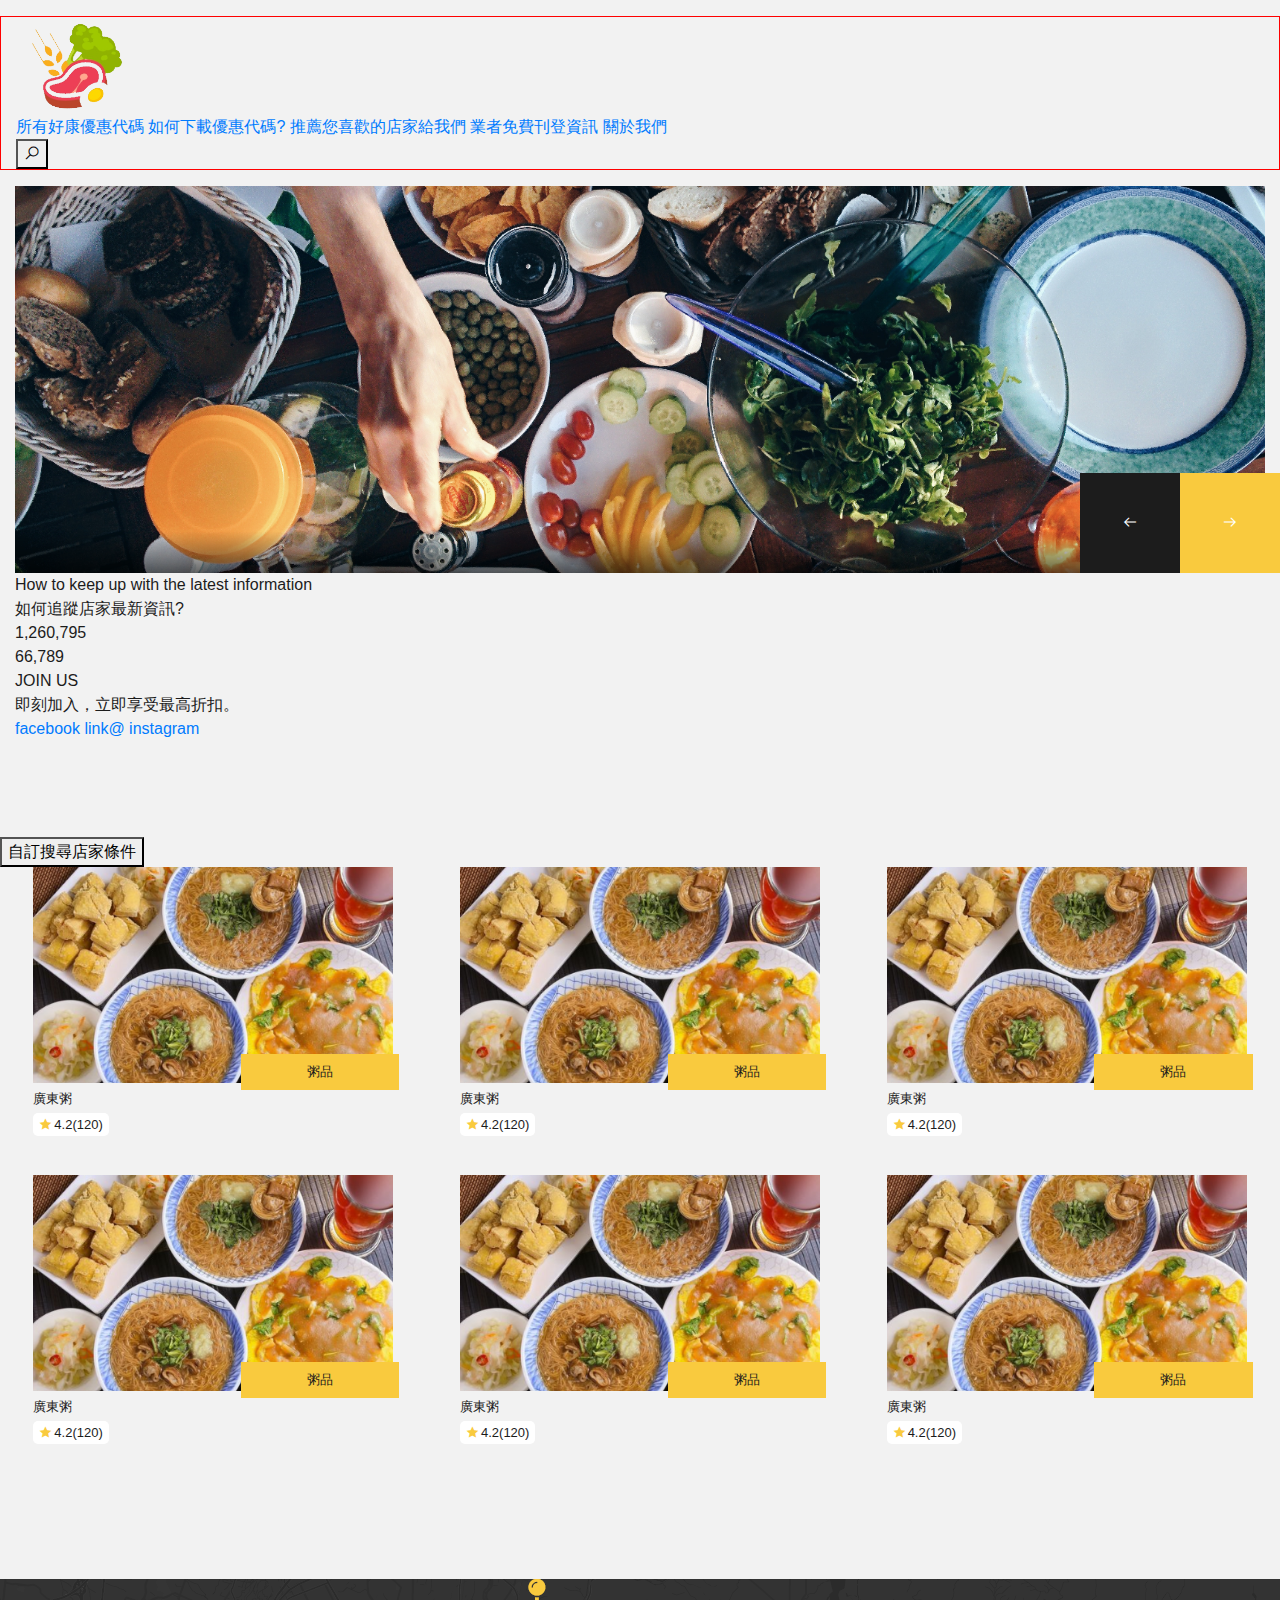
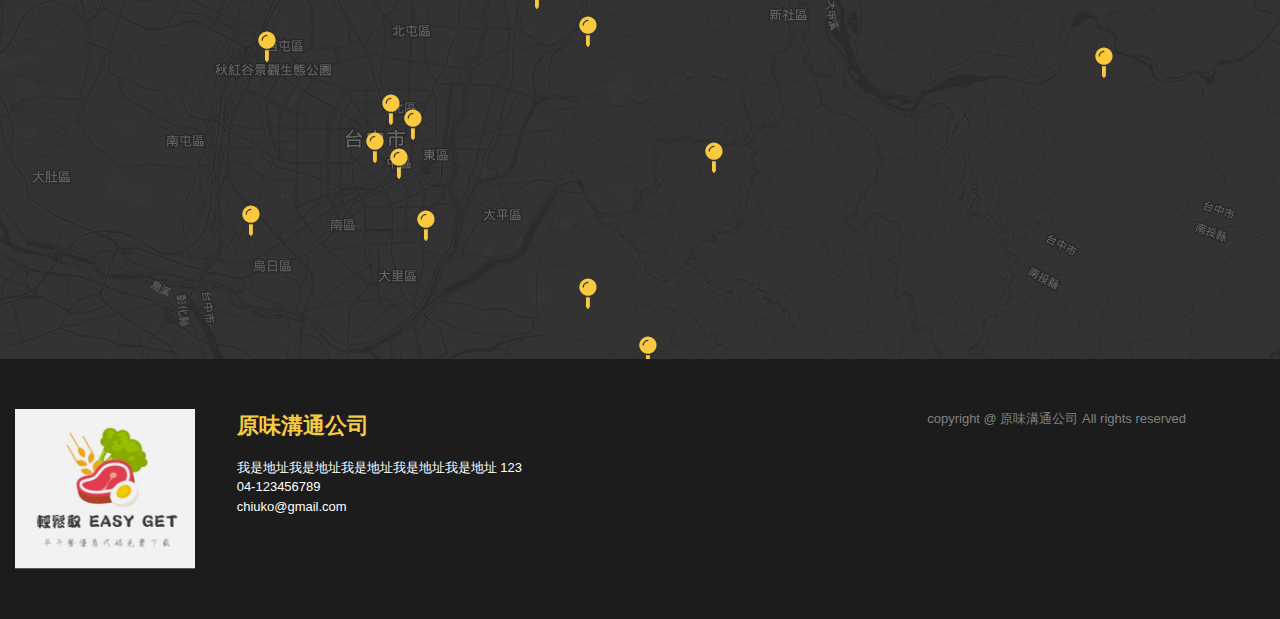
==== html/index.html @ d543d6db "wf:1128" ====
<!DOCTYPE html>
<html lang="en">

<head>
    <meta charset="UTF-8">
    <meta name="viewport" content="width=device-width, initial-scale=1.0">
    <meta http-equiv="X-UA-Compatible" content="ie=edge">
    <title>輕鬆取 EASY GET | 早午餐優惠代碼下載</title>
    <link rel="stylesheet" href="css/line-awesome.min.css">
    <link rel="stylesheet" href="css/main.css">
</head>

<body>
    <div id="mainBody">
        <div id="header">
            <div class="container">
                <div class="logo"><img src="image/logo.png" alt="輕鬆取 EASY GET"></div>
                <div class="navigation">
                    <nav class="nav-main">
                        <a href="#">所有好康優惠代碼</a>
                        <a href="#">如何下載優惠代碼?</a>
                        <a href="#">推薦您喜歡的店家給我們</a>
                        <a href="#">業者免費刊登資訊</a>
                        <a href="#">關於我們</a>
                    </nav>
                    <div class="nav-search">
                        <button class="search-btn"><i class="la la-search"></i></button>
                    </div>
                </div>
            </div>
        </div>
        <div id="slider" class="js-slider">
            <div class="container">
                <div class="js-slider-arrow">
                    <button class="slider-left"><i class="la la-arrow-left"></i></button>
                    <button class="slider-right"><i class="la la-arrow-right"></i></button>
                </div>
                <img src="image/not-use/slider.png" alt="">
            </div>
        </div>
        <div id="infor">
            <div class="container">
                <div class="infor-one">
                    <div class="infor-one-title">How to keep up with the latest information</div>
                    <div class="infor-one-span">如何追蹤店家最新資訊?</div>
                </div>
                <div class="infor-more"></div>
                <div class="infor-number">
                    <div class="infor-number-ticket">
                        <span>1,260,795</span>
                    </div>
                    <div class="infor-number-user">
                        <span>66,789</span>
                    </div>
                </div>
                <div class="infor-slogn">
                    <div class="button">JOIN US</div>
                    <div class="infor-slogn-title">即刻加入，立即享受最高折扣。</div>
                    <div class="infor-slogn-share">
                        <a href="">facebook</a>
                        <a href="">link@</a>
                        <a href="">instagram</a>
                    </div>
                </div>
            </div>
        </div>
        <div id="ticket">
            <div class="ticket-wrap containers">
                <div class="ticket-search">
                    <button class="btn-search">自訂搜尋店家條件</button>
                </div>
                <div class="container">
                    <div class="row">
                        <div class="col-12 col-sm-6 col-md-4 element">
                            <div class="element-body">
                                <div class="element-span">粥品</div>
                                <div class="element-img">
                                    <img src="image/not-use/1.png" alt="廣東粥">
                                </div>
                                <div class="element-title">廣東粥</div>
                                <div class="element-star"><i class="la la-star"></i>4.2(120)</div>
                            </div>
                        </div>
                        <div class="col-12 col-sm-6 col-md-4 element">
                            <div class="element-body">
                                <div class="element-img">
                                    <img src="image/not-use/1.png" alt="廣東粥">
                                </div>
                                <div class="element-span">粥品</div>
                                <div class="element-title">廣東粥</div>
                                <div class="element-star"><i class="la la-star"></i>4.2(120)</div>
                            </div>
                        </div>
                        <div class="col-12 col-sm-6 col-md-4 element">
                            <div class="element-body">
                                <div class="element-img">
                                    <img src="image/not-use/1.png" alt="廣東粥">
                                </div>
                                <div class="element-span">粥品</div>
                                <div class="element-title">廣東粥</div>
                                <div class="element-star"><i class="la la-star"></i>4.2(120)</div>
                            </div>
                        </div>
                        <div class="col-12 col-sm-6 col-md-4 element">
                            <div class="element-body">
                                <div class="element-span">粥品</div>
                                <div class="element-img">
                                    <img src="image/not-use/1.png" alt="廣東粥">
                                </div>
                                <div class="element-title">廣東粥</div>
                                <div class="element-star"><i class="la la-star"></i>4.2(120)</div>
                            </div>
                        </div>
                        <div class="col-12 col-sm-6 col-md-4 element">
                            <div class="element-body">
                                <div class="element-img">
                                    <img src="image/not-use/1.png" alt="廣東粥">
                                </div>
                                <div class="element-span">粥品</div>
                                <div class="element-title">廣東粥</div>
                                <div class="element-star"><i class="la la-star"></i>4.2(120)</div>
                            </div>
                        </div>
                        <div class="col-12 col-sm-6 col-md-4 element">
                            <div class="element-body">
                                <div class="element-img">
                                    <img src="image/not-use/1.png" alt="廣東粥">
                                </div>
                                <div class="element-span">粥品</div>
                                <div class="element-title">廣東粥</div>
                                <div class="element-star"><i class="la la-star"></i>4.2(120)</div>
                            </div>
                        </div>
                    </div>
                </div>
            </div>
        </div>
        <div id="map"></div>
        <footer id="footer">
            <div class="container">
                <div class="row no-gutters">
                    <div class="col-12 col-xl-8">
                        <img src="image/footer-logo.png" alt="">
                        <div class="footer-infor">
                            <div class="company-name">原味溝通公司</div>
                            <ul>
                                <li>我是地址我是地址我是地址我是地址我是地址 123</li>
                                <li>04-123456789</li>
                                <li>chiuko@gmail.com</li>
                            </ul>
                        </div>
                    </div>
                    <div class="col-12 col-xl-4 copyright">copyright @ 原味溝通公司 All rights reserved</div>
                </div>
            </div>
        </footer>
    </div>
</body>

</html>
---- html/css/line-awesome.min.css ----
/*!
 *  Line Awesome 1.1.0 by @icons_8 - https://icons8.com/line-awesome
 *  License - https://icons8.com/good-boy-license/ (Font: SIL OFL 1.1, CSS: MIT License)
 *
 * Made with love by Icons8 [ https://icons8.com/ ] using FontCustom [ https://github.com/FontCustom/fontcustom ]
 *
 * Contacts:
 *    [ https://icons8.com/contact ]
 *
 * Follow Icon8 on
 *    Twitter [ https://twitter.com/icons_8 ]
 *    Facebook [ https://www.facebook.com/Icons8 ]
 *    Google+ [ https://plus.google.com/+Icons8 ]
 *    GitHub [ https://github.com/icons8 ]
 */.la,.la-stack{display:inline-block}.la-fw,.la-li{text-align:center}@font-face{font-family:LineAwesome;src:url(../fonts/line-awesome.eot?v=1.1.);src:url(../fonts/line-awesome.eot??v=1.1.#iefix) format("embedded-opentype"),url(../fonts/line-awesome.woff2?v=1.1.) format("woff2"),url(../fonts/line-awesome.woff?v=1.1.) format("woff"),url(../fonts/line-awesome.ttf?v=1.1.) format("truetype"),url(../fonts/line-awesome.svg?v=1.1.#fa) format("svg");font-weight:400;font-style:normal}@media screen and (-webkit-min-device-pixel-ratio:0){@font-face{font-family:LineAwesome;src:url(../fonts/line-awesome.svg?v=1.1.#fa) format("svg")}}.la{font:normal normal normal 16px/1 LineAwesome;font-size:inherit;text-decoration:inherit;text-rendering:optimizeLegibility;text-transform:none;-moz-osx-font-smoothing:grayscale;-webkit-font-smoothing:antialiased;font-smoothing:antialiased}.la-lg{font-size:1.33333333em;line-height:.75em;vertical-align:-15%}.la-2x{font-size:2em}.la-3x{font-size:3em}.la-4x{font-size:4em}.la-5x{font-size:5em}.la-fw{width:1.28571429em}.la-ul{padding-left:0;margin-left:2.14285714em;list-style-type:none}.la-ul>li{position:relative}.la-li{position:absolute;left:-2.14285714em;width:2.14285714em;top:.14285714em}.la-li.la-lg{left:-1.85714286em}.la-border{padding:.2em .25em .15em;border:.08em solid #eee;border-radius:.1em}.pull-right{float:right}.pull-left{float:left}.li.pull-left{margin-right:.3em}.li.pull-right{margin-left:.3em}.la-spin{-webkit-animation:fa-spin 2s infinite linear;animation:fa-spin 2s infinite linear}@-webkit-keyframes fa-spin{0%{-webkit-transform:rotate(0);transform:rotate(0)}100%{-webkit-transform:rotate(359deg);transform:rotate(359deg)}}@keyframes fa-spin{0%{-webkit-transform:rotate(0);transform:rotate(0)}100%{-webkit-transform:rotate(359deg);transform:rotate(359deg)}}.la-rotate-90{filter:progid:DXImageTransform.Microsoft.BasicImage(rotation=1);-webkit-transform:rotate(90deg);-ms-transform:rotate(90deg);transform:rotate(90deg)}.la-rotate-180{filter:progid:DXImageTransform.Microsoft.BasicImage(rotation=2);-webkit-transform:rotate(180deg);-ms-transform:rotate(180deg);transform:rotate(180deg)}.la-rotate-270{filter:progid:DXImageTransform.Microsoft.BasicImage(rotation=3);-webkit-transform:rotate(270deg);-ms-transform:rotate(270deg);transform:rotate(270deg)}.la-flip-horizontal{filter:progid:DXImageTransform.Microsoft.BasicImage(rotation=0, mirror=1);-webkit-transform:scale(-1,1);-ms-transform:scale(-1,1);transform:scale(-1,1)}.la-flip-vertical{filter:progid:DXImageTransform.Microsoft.BasicImage(rotation=2, mirror=1);-webkit-transform:scale(1,-1);-ms-transform:scale(1,-1);transform:scale(1,-1)}:root .la-flip-horizontal,:root .la-flip-vertical,:root .la-rotate-180,:root .la-rotate-270,:root .la-rotate-90{filter:none}.la-stack{position:relative;width:2em;height:2em;line-height:2em;vertical-align:middle}.la-stack-1x,.la-stack-2x{position:absolute;left:0;width:100%;text-align:center}.la-stack-1x{line-height:inherit}.la-stack-2x{font-size:2em}.la-inverse{color:#fff}.la-500px:before{content:"\f100"}.la-adjust:before{content:"\f101"}.la-adn:before{content:"\f102"}.la-align-center:before{content:"\f103"}.la-align-justify:before{content:"\f104"}.la-align-left:before{content:"\f105"}.la-align-right:before{content:"\f106"}.la-amazon:before{content:"\f107"}.la-ambulance:before{content:"\f108"}.la-anchor:before{content:"\f109"}.la-android:before{content:"\f10a"}.la-angellist:before{content:"\f10b"}.la-angle-double-down:before{content:"\f10c"}.la-angle-double-left:before{content:"\f10d"}.la-angle-double-right:before{content:"\f10e"}.la-angle-double-up:before{content:"\f10f"}.la-angle-down:before{content:"\f110"}.la-angle-left:before{content:"\f111"}.la-angle-right:before{content:"\f112"}.la-angle-up:before{content:"\f113"}.la-apple:before{content:"\f114"}.la-archive:before{content:"\f115"}.la-area-chart:before{content:"\f116"}.la-arrow-circle-down:before{content:"\f117"}.la-arrow-circle-left:before{content:"\f118"}.la-arrow-circle-o-down:before{content:"\f119"}.la-arrow-circle-o-left:before{content:"\f11a"}.la-arrow-circle-o-right:before{content:"\f11b"}.la-arrow-circle-o-up:before{content:"\f11c"}.la-arrow-circle-right:before{content:"\f11d"}.la-arrow-circle-up:before{content:"\f11e"}.la-arrow-down:before{content:"\f11f"}.la-arrow-left:before{content:"\f120"}.la-arrow-right:before{content:"\f121"}.la-arrow-up:before{content:"\f122"}.la-arrows:before{content:"\f123"}.la-arrows-alt:before{content:"\f124"}.la-arrows-h:before{content:"\f125"}.la-arrows-v:before{content:"\f126"}.la-asterisk:before{content:"\f127"}.la-at:before{content:"\f128"}.la-automobile:before{content:"\f129"}.la-backward:before{content:"\f12a"}.la-balance-scale:before{content:"\f12b"}.la-ban:before{content:"\f12c"}.la-bank:before{content:"\f12d"}.la-bar-chart:before{content:"\f12e"}.la-bar-chart-o:before{content:"\f12f"}.la-barcode:before{content:"\f130"}.la-bars:before{content:"\f131"}.la-battery-0:before{content:"\f132"}.la-battery-1:before{content:"\f133"}.la-battery-2:before{content:"\f134"}.la-battery-3:before{content:"\f135"}.la-battery-4:before{content:"\f136"}.la-battery-empty:before{content:"\f137"}.la-battery-full:before{content:"\f138"}.la-battery-half:before{content:"\f139"}.la-battery-quarter:before{content:"\f13a"}.la-battery-three-quarters:before{content:"\f13b"}.la-bed:before{content:"\f13c"}.la-beer:before{content:"\f13d"}.la-behance:before{content:"\f13e"}.la-behance-square:before{content:"\f13f"}.la-bell:before{content:"\f140"}.la-bell-o:before{content:"\f141"}.la-bell-slash:before{content:"\f142"}.la-bell-slash-o:before{content:"\f143"}.la-bicycle:before{content:"\f144"}.la-binoculars:before{content:"\f145"}.la-birthday-cake:before{content:"\f146"}.la-bitbucket:before{content:"\f147"}.la-bitbucket-square:before{content:"\f148"}.la-bitcoin:before{content:"\f149"}.la-black-tie:before{content:"\f14a"}.la-bold:before{content:"\f14b"}.la-bolt:before{content:"\f14c"}.la-bomb:before{content:"\f14d"}.la-book:before{content:"\f14e"}.la-bookmark:before{content:"\f14f"}.la-bookmark-o:before{content:"\f150"}.la-briefcase:before{content:"\f151"}.la-btc:before{content:"\f152"}.la-bug:before{content:"\f153"}.la-building:before{content:"\f154"}.la-building-o:before{content:"\f155"}.la-bullhorn:before{content:"\f156"}.la-bullseye:before{content:"\f157"}.la-bus:before{content:"\f158"}.la-buysellads:before{content:"\f159"}.la-cab:before{content:"\f15a"}.la-calculator:before{content:"\f15b"}.la-calendar:before{content:"\f15c"}.la-calendar-check-o:before{content:"\f15d"}.la-calendar-minus-o:before{content:"\f15e"}.la-calendar-o:before{content:"\f15f"}.la-calendar-plus-o:before{content:"\f160"}.la-calendar-times-o:before{content:"\f161"}.la-camera:before{content:"\f162"}.la-camera-retro:before{content:"\f163"}.la-car:before{content:"\f164"}.la-caret-down:before{content:"\f165"}.la-caret-left:before{content:"\f166"}.la-caret-right:before{content:"\f167"}.la-caret-square-o-down:before,.la-toggle-down:before{content:"\f168"}.la-caret-square-o-left:before,.la-toggle-left:before{content:"\f169"}.la-caret-square-o-right:before,.la-toggle-right:before{content:"\f16a"}.la-caret-square-o-up:before,.la-toggle-up:before{content:"\f16b"}.la-caret-up:before{content:"\f16c"}.la-cart-arrow-down:before{content:"\f16d"}.la-cart-plus:before{content:"\f16e"}.la-cc:before{content:"\f16f"}.la-cc-amex:before{content:"\f170"}.la-cc-diners-club:before{content:"\f171"}.la-cc-discover:before{content:"\f172"}.la-cc-jcb:before{content:"\f173"}.la-cc-mastercard:before{content:"\f174"}.la-cc-paypal:before{content:"\f175"}.la-cc-stripe:before{content:"\f176"}.la-cc-visa:before{content:"\f177"}.la-certificate:before{content:"\f178"}.la-chain:before{content:"\f179"}.la-chain-broken:before{content:"\f17a"}.la-check:before{content:"\f17b"}.la-check-circle:before{content:"\f17c"}.la-check-circle-o:before{content:"\f17d"}.la-check-square:before{content:"\f17e"}.la-check-square-o:before{content:"\f17f"}.la-chevron-circle-down:before{content:"\f180"}.la-chevron-circle-left:before{content:"\f181"}.la-chevron-circle-right:before{content:"\f182"}.la-chevron-circle-up:before{content:"\f183"}.la-chevron-down:before{content:"\f184"}.la-chevron-left:before{content:"\f185"}.la-chevron-right:before{content:"\f186"}.la-chevron-up:before{content:"\f187"}.la-child:before{content:"\f188"}.la-chrome:before{content:"\f189"}.la-circle:before{content:"\f18a"}.la-circle-o:before{content:"\f18b"}.la-circle-o-notch:before{content:"\f18c"}.la-circle-thin:before{content:"\f18d"}.la-clipboard:before{content:"\f18e"}.la-clock-o:before{content:"\f18f"}.la-clone:before{content:"\f190"}.la-close:before{content:"\f191"}.la-cloud:before{content:"\f192"}.la-cloud-download:before{content:"\f193"}.la-cloud-upload:before{content:"\f194"}.la-cny:before{content:"\f195"}.la-code:before{content:"\f196"}.la-code-fork:before{content:"\f197"}.la-codepen:before{content:"\f198"}.la-coffee:before{content:"\f199"}.la-cog:before{content:"\f19a"}.la-cogs:before{content:"\f19b"}.la-columns:before{content:"\f19c"}.la-comment:before{content:"\f19d"}.la-comment-o:before{content:"\f19e"}.la-commenting:before{content:"\f19f"}.la-commenting-o:before{content:"\f1a0"}.la-comments:before{content:"\f1a1"}.la-comments-o:before{content:"\f1a2"}.la-compass:before{content:"\f1a3"}.la-compress:before{content:"\f1a4"}.la-connectdevelop:before{content:"\f1a5"}.la-contao:before{content:"\f1a6"}.la-copy:before{content:"\f1a7"}.la-copyright:before{content:"\f1a8"}.la-creative-commons:before{content:"\f1a9"}.la-credit-card:before{content:"\f1aa"}.la-crop:before{content:"\f1ab"}.la-crosshairs:before{content:"\f1ac"}.la-css3:before{content:"\f1ad"}.la-cube:before{content:"\f1ae"}.la-cubes:before{content:"\f1af"}.la-cut:before{content:"\f1b0"}.la-cutlery:before{content:"\f1b1"}.la-dashboard:before{content:"\f1b2"}.la-dashcube:before{content:"\f1b3"}.la-database:before{content:"\f1b4"}.la-dedent:before{content:"\f1b5"}.la-delicious:before{content:"\f1b6"}.la-desktop:before{content:"\f1b7"}.la-deviantart:before{content:"\f1b8"}.la-diamond:before{content:"\f1b9"}.la-digg:before{content:"\f1ba"}.la-dollar:before{content:"\f1bb"}.la-dot-circle-o:before{content:"\f1bc"}.la-download:before{content:"\f1bd"}.la-dribbble:before{content:"\f1be"}.la-dropbox:before{content:"\f1bf"}.la-drupal:before{content:"\f1c0"}.la-edit:before{content:"\f1c1"}.la-eject:before{content:"\f1c2"}.la-ellipsis-h:before{content:"\f1c3"}.la-ellipsis-v:before{content:"\f1c4"}.la-empire:before,.la-ge:before{content:"\f1c5"}.la-envelope:before{content:"\f1c6"}.la-envelope-o:before{content:"\f1c7"}.la-envelope-square:before{content:"\f1c8"}.la-eraser:before{content:"\f1c9"}.la-eur:before{content:"\f1ca"}.la-euro:before{content:"\f1cb"}.la-exchange:before{content:"\f1cc"}.la-exclamation:before{content:"\f1cd"}.la-exclamation-circle:before{content:"\f1ce"}.la-exclamation-triangle:before{content:"\f1cf"}.la-expand:before{content:"\f1d0"}.la-expeditedssl:before{content:"\f1d1"}.la-external-link:before{content:"\f1d2"}.la-external-link-square:before{content:"\f1d3"}.la-eye:before{content:"\f1d4"}.la-eye-slash:before{content:"\f1d5"}.la-eyedropper:before{content:"\f1d6"}.la-facebook-f:before,.la-facebook:before{content:"\f1d7"}.la-facebook-official:before{content:"\f1d8"}.la-facebook-square:before{content:"\f1d9"}.la-fast-backward:before{content:"\f1da"}.la-fast-forward:before{content:"\f1db"}.la-fax:before{content:"\f1dc"}.la-female:before{content:"\f1dd"}.la-fighter-jet:before{content:"\f1de"}.la-file:before{content:"\f1df"}.la-file-archive-o:before{content:"\f1e0"}.la-file-audio-o:before{content:"\f1e1"}.la-file-code-o:before{content:"\f1e2"}.la-file-excel-o:before{content:"\f1e3"}.la-file-image-o:before{content:"\f1e4"}.la-file-movie-o:before{content:"\f1e5"}.la-file-o:before{content:"\f1e6"}.la-file-pdf-o:before{content:"\f1e7"}.la-file-photo-o:before{content:"\f1e8"}.la-file-picture-o:before{content:"\f1e9"}.la-file-powerpoint-o:before{content:"\f1ea"}.la-file-sound-o:before{content:"\f1eb"}.la-file-text:before{content:"\f1ec"}.la-file-text-o:before{content:"\f1ed"}.la-file-video-o:before{content:"\f1ee"}.la-file-word-o:before{content:"\f1ef"}.la-file-zip-o:before{content:"\f1f0"}.la-files-o:before{content:"\f1f1"}.la-film:before{content:"\f1f2"}.la-filter:before{content:"\f1f3"}.la-fire:before{content:"\f1f4"}.la-fire-extinguisher:before{content:"\f1f5"}.la-firefox:before{content:"\f1f6"}.la-flag:before{content:"\f1f7"}.la-flag-checkered:before{content:"\f1f8"}.la-flag-o:before{content:"\f1f9"}.la-flash:before{content:"\f1fa"}.la-flask:before{content:"\f1fb"}.la-flickr:before{content:"\f1fc"}.la-floppy-o:before{content:"\f1fd"}.la-folder:before{content:"\f1fe"}.la-folder-o:before{content:"\f1ff"}.la-folder-open:before{content:"\f200"}.la-folder-open-o:before{content:"\f201"}.la-font:before{content:"\f202"}.la-fonticons:before{content:"\f203"}.la-forumbee:before{content:"\f204"}.la-forward:before{content:"\f205"}.la-foursquare:before{content:"\f206"}.la-frown-o:before{content:"\f207"}.la-futbol-o:before,.la-soccer-ball-o:before{content:"\f208"}.la-gamepad:before{content:"\f209"}.la-gavel:before{content:"\f20a"}.la-gbp:before{content:"\f20b"}.la-gear:before{content:"\f20c"}.la-gears:before{content:"\f20d"}.la-genderless:before{content:"\f20e"}.la-get-pocket:before{content:"\f20f"}.la-gg:before{content:"\f210"}.la-gg-circle:before{content:"\f211"}.la-gift:before{content:"\f212"}.la-git:before{content:"\f213"}.la-git-square:before{content:"\f214"}.la-github:before{content:"\f215"}.la-github-alt:before{content:"\f216"}.la-github-square:before{content:"\f217"}.la-glass:before{content:"\f218"}.la-globe:before{content:"\f219"}.la-google:before{content:"\f21a"}.la-google-plus:before{content:"\f21b"}.la-google-plus-square:before{content:"\f21c"}.la-google-wallet:before{content:"\f21d"}.la-graduation-cap:before{content:"\f21e"}.la-gittip:before,.la-gratipay:before{content:"\f21f"}.la-group:before{content:"\f220"}.la-h-square:before{content:"\f221"}.la-hacker-news:before{content:"\f222"}.la-hand-grab-o:before{content:"\f223"}.la-hand-lizard-o:before{content:"\f224"}.la-hand-o-down:before{content:"\f225"}.la-hand-o-left:before{content:"\f226"}.la-hand-o-right:before{content:"\f227"}.la-hand-o-up:before{content:"\f228"}.la-hand-paper-o:before{content:"\f229"}.la-hand-peace-o:before{content:"\f22a"}.la-hand-pointer-o:before{content:"\f22b"}.la-hand-rock-o:before{content:"\f22c"}.la-hand-scissors-o:before{content:"\f22d"}.la-hand-spock-o:before{content:"\f22e"}.la-hand-stop-o:before{content:"\f22f"}.la-hdd-o:before{content:"\f230"}.la-header:before{content:"\f231"}.la-headphones:before{content:"\f232"}.la-heart:before{content:"\f233"}.la-heart-o:before{content:"\f234"}.la-heartbeat:before{content:"\f235"}.la-history:before{content:"\f236"}.la-home:before{content:"\f237"}.la-hospital-o:before{content:"\f238"}.la-hotel:before{content:"\f239"}.la-hourglass:before{content:"\f23a"}.la-hourglass-1:before{content:"\f23b"}.la-hourglass-2:before{content:"\f23c"}.la-hourglass-3:before{content:"\f23d"}.la-hourglass-end:before{content:"\f23e"}.la-hourglass-half:before{content:"\f23f"}.la-hourglass-o:before{content:"\f240"}.la-hourglass-start:before{content:"\f241"}.la-houzz:before{content:"\f242"}.la-html5:before{content:"\f243"}.la-i-cursor:before{content:"\f244"}.la-ils:before{content:"\f245"}.la-image:before{content:"\f246"}.la-inbox:before{content:"\f247"}.la-indent:before{content:"\f248"}.la-industry:before{content:"\f249"}.la-info:before{content:"\f24a"}.la-info-circle:before{content:"\f24b"}.la-inr:before{content:"\f24c"}.la-instagram:before{content:"\f24d"}.la-institution:before{content:"\f24e"}.la-internet-explorer:before{content:"\f24f"}.la-ioxhost:before{content:"\f250"}.la-italic:before{content:"\f251"}.la-joomla:before{content:"\f252"}.la-jpy:before{content:"\f253"}.la-jsfiddle:before{content:"\f254"}.la-key:before{content:"\f255"}.la-keyboard-o:before{content:"\f256"}.la-krw:before{content:"\f257"}.la-language:before{content:"\f258"}.la-laptop:before{content:"\f259"}.la-lastfm:before{content:"\f25a"}.la-lastfm-square:before{content:"\f25b"}.la-leaf:before{content:"\f25c"}.la-leanpub:before{content:"\f25d"}.la-legal:before{content:"\f25e"}.la-lemon-o:before{content:"\f25f"}.la-level-down:before{content:"\f260"}.la-level-up:before{content:"\f261"}.la-life-bouy:before{content:"\f262"}.la-life-buoy:before{content:"\f263"}.la-life-ring:before,.la-support:before{content:"\f264"}.la-life-saver:before{content:"\f265"}.la-lightbulb-o:before{content:"\f266"}.la-line-chart:before{content:"\f267"}.la-link:before{content:"\f268"}.la-linkedin:before{content:"\f269"}.la-linkedin-square:before{content:"\f26a"}.la-linux:before{content:"\f26b"}.la-list:before{content:"\f26c"}.la-list-alt:before{content:"\f26d"}.la-list-ol:before{content:"\f26e"}.la-list-ul:before{content:"\f26f"}.la-location-arrow:before{content:"\f270"}.la-lock:before{content:"\f271"}.la-long-arrow-down:before{content:"\f272"}.la-long-arrow-left:before{content:"\f273"}.la-long-arrow-right:before{content:"\f274"}.la-long-arrow-up:before{content:"\f275"}.la-magic:before{content:"\f276"}.la-magnet:before{content:"\f277"}.la-mail-forward:before{content:"\f278"}.la-mail-reply:before{content:"\f279"}.la-mail-reply-all:before{content:"\f27a"}.la-male:before{content:"\f27b"}.la-map:before{content:"\f27c"}.la-map-marker:before{content:"\f27d"}.la-map-o:before{content:"\f27e"}.la-map-pin:before{content:"\f27f"}.la-map-signs:before{content:"\f280"}.la-mars:before{content:"\f281"}.la-mars-double:before{content:"\f282"}.la-mars-stroke:before{content:"\f283"}.la-mars-stroke-h:before{content:"\f284"}.la-mars-stroke-v:before{content:"\f285"}.la-maxcdn:before{content:"\f286"}.la-meanpath:before{content:"\f287"}.la-medium:before{content:"\f288"}.la-medkit:before{content:"\f289"}.la-meh-o:before{content:"\f28a"}.la-mercury:before{content:"\f28b"}.la-microphone:before{content:"\f28c"}.la-microphone-slash:before{content:"\f28d"}.la-minus:before{content:"\f28e"}.la-minus-circle:before{content:"\f28f"}.la-minus-square:before{content:"\f290"}.la-minus-square-o:before{content:"\f291"}.la-mobile:before{content:"\f292"}.la-mobile-phone:before{content:"\f293"}.la-money:before{content:"\f294"}.la-moon-o:before{content:"\f295"}.la-mortar-board:before{content:"\f296"}.la-motorcycle:before{content:"\f297"}.la-mouse-pointer:before{content:"\f298"}.la-music:before{content:"\f299"}.la-navicon:before{content:"\f29a"}.la-neuter:before{content:"\f29b"}.la-newspaper-o:before{content:"\f29c"}.la-object-group:before{content:"\f29d"}.la-object-ungroup:before{content:"\f29e"}.la-odnoklassniki:before{content:"\f29f"}.la-odnoklassniki-square:before{content:"\f2a0"}.la-opencart:before{content:"\f2a1"}.la-openid:before{content:"\f2a2"}.la-opera:before{content:"\f2a3"}.la-optin-monster:before{content:"\f2a4"}.la-outdent:before{content:"\f2a5"}.la-pagelines:before{content:"\f2a6"}.la-paint-brush:before{content:"\f2a7"}.la-paper-plane:before,.la-send:before{content:"\f2a8"}.la-paper-plane-o:before,.la-send-o:before{content:"\f2a9"}.la-paperclip:before{content:"\f2aa"}.la-paragraph:before{content:"\f2ab"}.la-paste:before{content:"\f2ac"}.la-pause:before{content:"\f2ad"}.la-paw:before{content:"\f2ae"}.la-paypal:before{content:"\f2af"}.la-pencil:before{content:"\f2b0"}.la-pencil-square:before{content:"\f2b1"}.la-pencil-square-o:before{content:"\f2b2"}.la-phone:before{content:"\f2b3"}.la-phone-square:before{content:"\f2b4"}.la-photo:before{content:"\f2b5"}.la-picture-o:before{content:"\f2b6"}.la-pie-chart:before{content:"\f2b7"}.la-pied-piper:before{content:"\f2b8"}.la-pied-piper-alt:before{content:"\f2b9"}.la-pinterest:before{content:"\f2ba"}.la-pinterest-p:before{content:"\f2bb"}.la-pinterest-square:before{content:"\f2bc"}.la-plane:before{content:"\f2bd"}.la-play:before{content:"\f2be"}.la-play-circle:before{content:"\f2bf"}.la-play-circle-o:before{content:"\f2c0"}.la-plug:before{content:"\f2c1"}.la-plus:before{content:"\f2c2"}.la-plus-circle:before{content:"\f2c3"}.la-plus-square:before{content:"\f2c4"}.la-plus-square-o:before{content:"\f2c5"}.la-power-off:before{content:"\f2c6"}.la-print:before{content:"\f2c7"}.la-puzzle-piece:before{content:"\f2c8"}.la-qq:before{content:"\f2c9"}.la-qrcode:before{content:"\f2ca"}.la-question:before{content:"\f2cb"}.la-question-circle:before{content:"\f2cc"}.la-quote-left:before{content:"\f2cd"}.la-quote-right:before{content:"\f2ce"}.la-ra:before{content:"\f2cf"}.la-random:before{content:"\f2d0"}.la-rebel:before{content:"\f2d1"}.la-recycle:before{content:"\f2d2"}.la-reddit:before{content:"\f2d3"}.la-reddit-square:before{content:"\f2d4"}.la-refresh:before{content:"\f2d5"}.la-registered:before{content:"\f2d6"}.la-renren:before{content:"\f2d7"}.la-reorder:before{content:"\f2d8"}.la-repeat:before{content:"\f2d9"}.la-reply:before{content:"\f2da"}.la-reply-all:before{content:"\f2db"}.la-retweet:before{content:"\f2dc"}.la-rmb:before{content:"\f2dd"}.la-road:before{content:"\f2de"}.la-rocket:before{content:"\f2df"}.la-rotate-left:before{content:"\f2e0"}.la-rotate-right:before{content:"\f2e1"}.la-rouble:before{content:"\f2e2"}.la-feed:before,.la-rss:before{content:"\f2e3"}.la-rss-square:before{content:"\f2e4"}.la-rub:before{content:"\f2e5"}.la-ruble:before{content:"\f2e6"}.la-rupee:before{content:"\f2e7"}.la-safari:before{content:"\f2e8"}.la-save:before{content:"\f2e9"}.la-scissors:before{content:"\f2ea"}.la-search:before{content:"\f2eb"}.la-search-minus:before{content:"\f2ec"}.la-search-plus:before{content:"\f2ed"}.la-sellsy:before{content:"\f2ee"}.la-server:before{content:"\f2ef"}.la-share:before{content:"\f2f0"}.la-share-alt:before{content:"\f2f1"}.la-share-alt-square:before{content:"\f2f2"}.la-share-square:before{content:"\f2f3"}.la-share-square-o:before{content:"\f2f4"}.la-shekel:before{content:"\f2f5"}.la-sheqel:before{content:"\f2f6"}.la-shield:before{content:"\f2f7"}.la-ship:before{content:"\f2f8"}.la-shirtsinbulk:before{content:"\f2f9"}.la-shopping-cart:before{content:"\f2fa"}.la-sign-in:before{content:"\f2fb"}.la-sign-out:before{content:"\f2fc"}.la-signal:before{content:"\f2fd"}.la-simplybuilt:before{content:"\f2fe"}.la-sitemap:before{content:"\f2ff"}.la-skyatlas:before{content:"\f300"}.la-skype:before{content:"\f301"}.la-slack:before{content:"\f302"}.la-sliders:before{content:"\f303"}.la-slideshare:before{content:"\f304"}.la-smile-o:before{content:"\f305"}.la-sort:before,.la-unsorted:before{content:"\f306"}.la-sort-alpha-asc:before{content:"\f307"}.la-sort-alpha-desc:before{content:"\f308"}.la-sort-amount-asc:before{content:"\f309"}.la-sort-amount-desc:before{content:"\f30a"}.la-sort-asc:before,.la-sort-up:before{content:"\f30b"}.la-sort-desc:before,.la-sort-down:before{content:"\f30c"}.la-sort-numeric-asc:before{content:"\f30d"}.la-sort-numeric-desc:before{content:"\f30e"}.la-soundcloud:before{content:"\f30f"}.la-space-shuttle:before{content:"\f310"}.la-spinner:before{content:"\f311"}.la-spoon:before{content:"\f312"}.la-spotify:before{content:"\f313"}.la-square:before{content:"\f314"}.la-square-o:before{content:"\f315"}.la-stack-exchange:before{content:"\f316"}.la-stack-overflow:before{content:"\f317"}.la-star:before{content:"\f318"}.la-star-half:before{content:"\f319"}.la-star-half-empty:before,.la-star-half-full:before,.la-star-half-o:before{content:"\f31a"}.la-star-o:before{content:"\f31b"}.la-steam:before{content:"\f31c"}.la-steam-square:before{content:"\f31d"}.la-step-backward:before{content:"\f31e"}.la-step-forward:before{content:"\f31f"}.la-stethoscope:before{content:"\f320"}.la-sticky-note:before{content:"\f321"}.la-sticky-note-o:before{content:"\f322"}.la-stop:before{content:"\f323"}.la-street-view:before{content:"\f324"}.la-strikethrough:before{content:"\f325"}.la-stumbleupon:before{content:"\f326"}.la-stumbleupon-circle:before{content:"\f327"}.la-subscript:before{content:"\f328"}.la-subway:before{content:"\f329"}.la-suitcase:before{content:"\f32a"}.la-sun-o:before{content:"\f32b"}.la-superscript:before{content:"\f32c"}.la-table:before{content:"\f32d"}.la-tablet:before{content:"\f32e"}.la-tachometer:before{content:"\f32f"}.la-tag:before{content:"\f330"}.la-tags:before{content:"\f331"}.la-tasks:before{content:"\f332"}.la-taxi:before{content:"\f333"}.la-television:before,.la-tv:before{content:"\f334"}.la-tencent-weibo:before{content:"\f335"}.la-terminal:before{content:"\f336"}.la-text-height:before{content:"\f337"}.la-text-width:before{content:"\f338"}.la-th:before{content:"\f339"}.la-th-large:before{content:"\f33a"}.la-th-list:before{content:"\f33b"}.la-thumb-tack:before{content:"\f33c"}.la-thumbs-down:before{content:"\f33d"}.la-thumbs-o-down:before{content:"\f33e"}.la-thumbs-o-up:before{content:"\f33f"}.la-thumbs-up:before{content:"\f340"}.la-ticket:before{content:"\f341"}.la-remove:before,.la-times:before{content:"\f342"}.la-times-circle:before{content:"\f343"}.la-times-circle-o:before{content:"\f344"}.la-tint:before{content:"\f345"}.la-toggle-off:before{content:"\f346"}.la-toggle-on:before{content:"\f347"}.la-trademark:before{content:"\f348"}.la-train:before{content:"\f349"}.la-intersex:before,.la-transgender:before{content:"\f34a"}.la-transgender-alt:before{content:"\f34b"}.la-trash:before{content:"\f34c"}.la-trash-o:before{content:"\f34d"}.la-tree:before{content:"\f34e"}.la-trello:before{content:"\f34f"}.la-tripadvisor:before{content:"\f350"}.la-trophy:before{content:"\f351"}.la-truck:before{content:"\f352"}.la-try:before{content:"\f353"}.la-tty:before{content:"\f354"}.la-tumblr:before{content:"\f355"}.la-tumblr-square:before{content:"\f356"}.la-turkish-lira:before{content:"\f357"}.la-twitch:before{content:"\f358"}.la-twitter:before{content:"\f359"}.la-twitter-square:before{content:"\f35a"}.la-umbrella:before{content:"\f35b"}.la-underline:before{content:"\f35c"}.la-undo:before{content:"\f35d"}.la-university:before{content:"\f35e"}.la-unlink:before{content:"\f35f"}.la-unlock:before{content:"\f360"}.la-unlock-alt:before{content:"\f361"}.la-upload:before{content:"\f362"}.la-usd:before{content:"\f363"}.la-user:before{content:"\f364"}.la-user-md:before{content:"\f365"}.la-user-plus:before{content:"\f366"}.la-user-secret:before{content:"\f367"}.la-user-times:before{content:"\f368"}.la-users:before{content:"\f369"}.la-venus:before{content:"\f36a"}.la-venus-double:before{content:"\f36b"}.la-venus-mars:before{content:"\f36c"}.la-viacoin:before{content:"\f36d"}.la-video-camera:before{content:"\f36e"}.la-vimeo:before{content:"\f36f"}.la-vimeo-square:before{content:"\f370"}.la-vine:before{content:"\f371"}.la-vk:before{content:"\f372"}.la-volume-down:before{content:"\f373"}.la-volume-off:before{content:"\f374"}.la-volume-up:before{content:"\f375"}.la-warning:before{content:"\f376"}.la-wechat:before{content:"\f377"}.la-weibo:before{content:"\f378"}.la-weixin:before{content:"\f379"}.la-whatsapp:before{content:"\f37a"}.la-wheelchair:before{content:"\f37b"}.la-wifi:before{content:"\f37c"}.la-wikipedia-w:before{content:"\f37d"}.la-windows:before{content:"\f37e"}.la-won:before{content:"\f37f"}.la-wordpress:before{content:"\f380"}.la-wrench:before{content:"\f381"}.la-xing:before{content:"\f382"}.la-xing-square:before{content:"\f383"}.la-y-combinator:before{content:"\f384"}.la-y-combinator-square:before{content:"\f385"}.la-yahoo:before{content:"\f386"}.la-yc:before{content:"\f387"}.la-yc-square:before{content:"\f388"}.la-yelp:before{content:"\f389"}.la-yen:before{content:"\f38a"}.la-youtube:before{content:"\f38b"}.la-youtube-play:before{content:"\f38c"}.la-youtube-square:before{content:"\f38d"}
---- html/css/main.css ----
:root {
  --blue: #007bff;
  --indigo: #6610f2;
  --purple: #6f42c1;
  --pink: #e83e8c;
  --red: #dc3545;
  --orange: #fd7e14;
  --yellow: #F9CA3E;
  --green: #28a745;
  --teal: #20c997;
  --cyan: #17a2b8;
  --white: #fff;
  --gray: #6c757d;
  --gray-dark: #343a40;
  --primary: #007bff;
  --secondary: #6c757d;
  --success: #28a745;
  --info: #17a2b8;
  --warning: #F9CA3E;
  --danger: #dc3545;
  --light: #f8f9fa;
  --dark: #343a40;
  ----breakpoint-xs: 0;
  ----breakpoint-sm: 576px;
  ----breakpoint-md: 768px;
  ----breakpoint-lg: 992px;
  ----breakpoint-xl: 1200px;
  --font-family-sans-serif: -apple-system, BlinkMacSystemFont, "Microsoft JhengHei", "Segoe UI", Roboto, "Helvetica Neue", Arial, sans-serif, "Apple Color Emoji", "Segoe UI Emoji", "Segoe UI Symbol", "Noto Color Emoji";
  --font-family-monospace: SFMono-Regular, Menlo, Monaco, Consolas, "Liberation Mono", "Courier New", monospace;
}

*,
*::before,
*::after {
  box-sizing: border-box;
}

html {
  font-family: sans-serif;
  line-height: 1.15;
  -webkit-text-size-adjust: 100%;
  -ms-text-size-adjust: 100%;
  -ms-overflow-style: scrollbar;
  -webkit-tap-highlight-color: transparent;
}

@-ms-viewport {
  width: device-width;
}
article, aside, figcaption, figure, footer, header, hgroup, main, nav, section {
  display: block;
}

body {
  margin: 0;
  font-family: -apple-system, BlinkMacSystemFont, "Microsoft JhengHei", "Segoe UI", Roboto, "Helvetica Neue", Arial, sans-serif, "Apple Color Emoji", "Segoe UI Emoji", "Segoe UI Symbol", "Noto Color Emoji";
  font-size: 1rem;
  font-weight: 400;
  line-height: 1.5;
  color: #1C1C1C;
  text-align: left;
  background-color: #fff;
}

[tabindex="-1"]:focus {
  outline: 0 !important;
}

hr {
  box-sizing: content-box;
  height: 0;
  overflow: visible;
}

h1, h2, h3, h4, h5, h6 {
  margin-top: 0;
  margin-bottom: 0.5rem;
}

p {
  margin-top: 0;
  margin-bottom: 1rem;
}

abbr[title],
abbr[data-original-title] {
  text-decoration: underline;
  -webkit-text-decoration: underline dotted;
          text-decoration: underline dotted;
  cursor: help;
  border-bottom: 0;
}

address {
  margin-bottom: 1rem;
  font-style: normal;
  line-height: inherit;
}

ol,
ul,
dl {
  margin-top: 0;
  margin-bottom: 1rem;
}

ol ol,
ul ul,
ol ul,
ul ol {
  margin-bottom: 0;
}

dt {
  font-weight: 700;
}

dd {
  margin-bottom: .5rem;
  margin-left: 0;
}

blockquote {
  margin: 0 0 1rem;
}

dfn {
  font-style: italic;
}

b,
strong {
  font-weight: bolder;
}

small {
  font-size: 80%;
}

sub,
sup {
  position: relative;
  font-size: 75%;
  line-height: 0;
  vertical-align: baseline;
}

sub {
  bottom: -.25em;
}

sup {
  top: -.5em;
}

a {
  color: #007bff;
  text-decoration: none;
  background-color: transparent;
  -webkit-text-decoration-skip: objects;
}
a:hover {
  color: #0056b3;
  text-decoration: underline;
}

a:not([href]):not([tabindex]) {
  color: inherit;
  text-decoration: none;
}
a:not([href]):not([tabindex]):hover, a:not([href]):not([tabindex]):focus {
  color: inherit;
  text-decoration: none;
}
a:not([href]):not([tabindex]):focus {
  outline: 0;
}

pre,
code,
kbd,
samp {
  font-family: SFMono-Regular, Menlo, Monaco, Consolas, "Liberation Mono", "Courier New", monospace;
  font-size: 1em;
}

pre {
  margin-top: 0;
  margin-bottom: 1rem;
  overflow: auto;
  -ms-overflow-style: scrollbar;
}

figure {
  margin: 0 0 1rem;
}

img {
  vertical-align: middle;
  border-style: none;
}

svg {
  overflow: hidden;
  vertical-align: middle;
}

table {
  border-collapse: collapse;
}

caption {
  padding-top: 0.75rem;
  padding-bottom: 0.75rem;
  color: #6c757d;
  text-align: left;
  caption-side: bottom;
}

th {
  text-align: inherit;
}

label {
  display: inline-block;
  margin-bottom: 0.5rem;
}

button {
  border-radius: 0;
}

button:focus {
  outline: 1px dotted;
  outline: 5px auto -webkit-focus-ring-color;
}

input,
button,
select,
optgroup,
textarea {
  margin: 0;
  font-family: inherit;
  font-size: inherit;
  line-height: inherit;
}

button,
input {
  overflow: visible;
}

button,
select {
  text-transform: none;
}

button,
html [type="button"],
[type="reset"],
[type="submit"] {
  -webkit-appearance: button;
}

button::-moz-focus-inner,
[type="button"]::-moz-focus-inner,
[type="reset"]::-moz-focus-inner,
[type="submit"]::-moz-focus-inner {
  padding: 0;
  border-style: none;
}

input[type="radio"],
input[type="checkbox"] {
  box-sizing: border-box;
  padding: 0;
}

input[type="date"],
input[type="time"],
input[type="datetime-local"],
input[type="month"] {
  -webkit-appearance: listbox;
}

textarea {
  overflow: auto;
  resize: vertical;
}

fieldset {
  min-width: 0;
  padding: 0;
  margin: 0;
  border: 0;
}

legend {
  display: block;
  width: 100%;
  max-width: 100%;
  padding: 0;
  margin-bottom: .5rem;
  font-size: 1.5rem;
  line-height: inherit;
  color: inherit;
  white-space: normal;
}

progress {
  vertical-align: baseline;
}

[type="number"]::-webkit-inner-spin-button,
[type="number"]::-webkit-outer-spin-button {
  height: auto;
}

[type="search"] {
  outline-offset: -2px;
  -webkit-appearance: none;
}

[type="search"]::-webkit-search-cancel-button,
[type="search"]::-webkit-search-decoration {
  -webkit-appearance: none;
}

::-webkit-file-upload-button {
  font: inherit;
  -webkit-appearance: button;
}

output {
  display: inline-block;
}

summary {
  display: list-item;
  cursor: pointer;
}

template {
  display: none;
}

[hidden] {
  display: none !important;
}

h1, h2, h3, h4, h5, h6,
.h1, .h2, .h3, .h4, .h5, .h6 {
  margin-bottom: 0.5rem;
  font-family: inherit;
  font-weight: 500;
  line-height: 1.2;
  color: inherit;
}

h1, .h1 {
  font-size: 2.5rem;
}

h2, .h2 {
  font-size: 2rem;
}

h3, .h3 {
  font-size: 1.75rem;
}

h4, .h4 {
  font-size: 1.5rem;
}

h5, .h5 {
  font-size: 1.25rem;
}

h6, .h6 {
  font-size: 1rem;
}

.lead {
  font-size: 1.25rem;
  font-weight: 300;
}

.display-1 {
  font-size: 6rem;
  font-weight: 300;
  line-height: 1.2;
}

.display-2 {
  font-size: 5.5rem;
  font-weight: 300;
  line-height: 1.2;
}

.display-3 {
  font-size: 4.5rem;
  font-weight: 300;
  line-height: 1.2;
}

.display-4 {
  font-size: 3.5rem;
  font-weight: 300;
  line-height: 1.2;
}

hr {
  margin-top: 1rem;
  margin-bottom: 1rem;
  border: 0;
  border-top: 1px solid rgba(0, 0, 0, 0.1);
}

small,
.small {
  font-size: 80%;
  font-weight: 400;
}

mark,
.mark {
  padding: 0.2em;
  background-color: #fcf8e3;
}

.list-unstyled {
  padding-left: 0;
  list-style: none;
}

.list-inline {
  padding-left: 0;
  list-style: none;
}

.list-inline-item {
  display: inline-block;
}
.list-inline-item:not(:last-child) {
  margin-right: 0.5rem;
}

.initialism {
  font-size: 90%;
  text-transform: uppercase;
}

.blockquote {
  margin-bottom: 1rem;
  font-size: 1.25rem;
}

.blockquote-footer {
  display: block;
  font-size: 80%;
  color: #6c757d;
}
.blockquote-footer::before {
  content: "\2014 \00A0";
}

.img-fluid {
  max-width: 100%;
  height: auto;
}

.img-thumbnail {
  padding: 0.25rem;
  background-color: #fff;
  border: 1px solid #dee2e6;
  border-radius: 0.25rem;
  max-width: 100%;
  height: auto;
}

.figure {
  display: inline-block;
}

.figure-img {
  margin-bottom: 0.5rem;
  line-height: 1;
}

.figure-caption {
  font-size: 90%;
  color: #6c757d;
}

code {
  font-size: 87.5%;
  color: #e83e8c;
  word-break: break-word;
}
a > code {
  color: inherit;
}

kbd {
  padding: 0.2rem 0.4rem;
  font-size: 87.5%;
  color: #fff;
  background-color: #1C1C1C;
  border-radius: 0.2rem;
}
kbd kbd {
  padding: 0;
  font-size: 100%;
  font-weight: 700;
}

pre {
  display: block;
  font-size: 87.5%;
  color: #1C1C1C;
}
pre code {
  font-size: inherit;
  color: inherit;
  word-break: normal;
}

.pre-scrollable {
  max-height: 340px;
  overflow-y: scroll;
}

.container {
  width: 100%;
  padding-right: 15px;
  padding-left: 15px;
  margin-right: auto;
  margin-left: auto;
}
@media (min-width: 576px) {
  .container {
    max-width: 540px;
  }
}
@media (min-width: 768px) {
  .container {
    max-width: 720px;
  }
}
@media (min-width: 992px) {
  .container {
    max-width: 960px;
  }
}
@media (min-width: 1200px) {
  .container {
    max-width: 1140px;
  }
}

.container-fluid {
  width: 100%;
  padding-right: 15px;
  padding-left: 15px;
  margin-right: auto;
  margin-left: auto;
}

.row {
  display: flex;
  flex-wrap: wrap;
  margin-right: -15px;
  margin-left: -15px;
}

.no-gutters {
  margin-right: 0;
  margin-left: 0;
}
.no-gutters > .col,
.no-gutters > [class*="col-"] {
  padding-right: 0;
  padding-left: 0;
}

.col-1, .col-2, .col-3, .col-4, .col-5, .col-6, .col-7, .col-8, .col-9, .col-10, .col-11, .col-12, .col,
.col-auto, .col-sm-1, .col-sm-2, .col-sm-3, .col-sm-4, .col-sm-5, .col-sm-6, .col-sm-7, .col-sm-8, .col-sm-9, .col-sm-10, .col-sm-11, .col-sm-12, .col-sm,
.col-sm-auto, .col-md-1, .col-md-2, .col-md-3, .col-md-4, .col-md-5, .col-md-6, .col-md-7, .col-md-8, .col-md-9, .col-md-10, .col-md-11, .col-md-12, .col-md,
.col-md-auto, .col-lg-1, .col-lg-2, .col-lg-3, .col-lg-4, .col-lg-5, .col-lg-6, .col-lg-7, .col-lg-8, .col-lg-9, .col-lg-10, .col-lg-11, .col-lg-12, .col-lg,
.col-lg-auto, .col-xl-1, .col-xl-2, .col-xl-3, .col-xl-4, .col-xl-5, .col-xl-6, .col-xl-7, .col-xl-8, .col-xl-9, .col-xl-10, .col-xl-11, .col-xl-12, .col-xl,
.col-xl-auto {
  position: relative;
  width: 100%;
  min-height: 1px;
  padding-right: 15px;
  padding-left: 15px;
}

.col {
  flex-basis: 0;
  flex-grow: 1;
  max-width: 100%;
}

.col-auto {
  flex: 0 0 auto;
  width: auto;
  max-width: none;
}

.col-1 {
  flex: 0 0 8.33333%;
  max-width: 8.33333%;
}

.col-2 {
  flex: 0 0 16.66667%;
  max-width: 16.66667%;
}

.col-3 {
  flex: 0 0 25%;
  max-width: 25%;
}

.col-4 {
  flex: 0 0 33.33333%;
  max-width: 33.33333%;
}

.col-5 {
  flex: 0 0 41.66667%;
  max-width: 41.66667%;
}

.col-6 {
  flex: 0 0 50%;
  max-width: 50%;
}

.col-7 {
  flex: 0 0 58.33333%;
  max-width: 58.33333%;
}

.col-8 {
  flex: 0 0 66.66667%;
  max-width: 66.66667%;
}

.col-9 {
  flex: 0 0 75%;
  max-width: 75%;
}

.col-10 {
  flex: 0 0 83.33333%;
  max-width: 83.33333%;
}

.col-11 {
  flex: 0 0 91.66667%;
  max-width: 91.66667%;
}

.col-12 {
  flex: 0 0 100%;
  max-width: 100%;
}

.order-first {
  order: -1;
}

.order-last {
  order: 13;
}

.order-0 {
  order: 0;
}

.order-1 {
  order: 1;
}

.order-2 {
  order: 2;
}

.order-3 {
  order: 3;
}

.order-4 {
  order: 4;
}

.order-5 {
  order: 5;
}

.order-6 {
  order: 6;
}

.order-7 {
  order: 7;
}

.order-8 {
  order: 8;
}

.order-9 {
  order: 9;
}

.order-10 {
  order: 10;
}

.order-11 {
  order: 11;
}

.order-12 {
  order: 12;
}

.offset-1 {
  margin-left: 8.33333%;
}

.offset-2 {
  margin-left: 16.66667%;
}

.offset-3 {
  margin-left: 25%;
}

.offset-4 {
  margin-left: 33.33333%;
}

.offset-5 {
  margin-left: 41.66667%;
}

.offset-6 {
  margin-left: 50%;
}

.offset-7 {
  margin-left: 58.33333%;
}

.offset-8 {
  margin-left: 66.66667%;
}

.offset-9 {
  margin-left: 75%;
}

.offset-10 {
  margin-left: 83.33333%;
}

.offset-11 {
  margin-left: 91.66667%;
}

@media (min-width: 576px) {
  .col-sm {
    flex-basis: 0;
    flex-grow: 1;
    max-width: 100%;
  }

  .col-sm-auto {
    flex: 0 0 auto;
    width: auto;
    max-width: none;
  }

  .col-sm-1 {
    flex: 0 0 8.33333%;
    max-width: 8.33333%;
  }

  .col-sm-2 {
    flex: 0 0 16.66667%;
    max-width: 16.66667%;
  }

  .col-sm-3 {
    flex: 0 0 25%;
    max-width: 25%;
  }

  .col-sm-4 {
    flex: 0 0 33.33333%;
    max-width: 33.33333%;
  }

  .col-sm-5 {
    flex: 0 0 41.66667%;
    max-width: 41.66667%;
  }

  .col-sm-6 {
    flex: 0 0 50%;
    max-width: 50%;
  }

  .col-sm-7 {
    flex: 0 0 58.33333%;
    max-width: 58.33333%;
  }

  .col-sm-8 {
    flex: 0 0 66.66667%;
    max-width: 66.66667%;
  }

  .col-sm-9 {
    flex: 0 0 75%;
    max-width: 75%;
  }

  .col-sm-10 {
    flex: 0 0 83.33333%;
    max-width: 83.33333%;
  }

  .col-sm-11 {
    flex: 0 0 91.66667%;
    max-width: 91.66667%;
  }

  .col-sm-12 {
    flex: 0 0 100%;
    max-width: 100%;
  }

  .order-sm-first {
    order: -1;
  }

  .order-sm-last {
    order: 13;
  }

  .order-sm-0 {
    order: 0;
  }

  .order-sm-1 {
    order: 1;
  }

  .order-sm-2 {
    order: 2;
  }

  .order-sm-3 {
    order: 3;
  }

  .order-sm-4 {
    order: 4;
  }

  .order-sm-5 {
    order: 5;
  }

  .order-sm-6 {
    order: 6;
  }

  .order-sm-7 {
    order: 7;
  }

  .order-sm-8 {
    order: 8;
  }

  .order-sm-9 {
    order: 9;
  }

  .order-sm-10 {
    order: 10;
  }

  .order-sm-11 {
    order: 11;
  }

  .order-sm-12 {
    order: 12;
  }

  .offset-sm-0 {
    margin-left: 0;
  }

  .offset-sm-1 {
    margin-left: 8.33333%;
  }

  .offset-sm-2 {
    margin-left: 16.66667%;
  }

  .offset-sm-3 {
    margin-left: 25%;
  }

  .offset-sm-4 {
    margin-left: 33.33333%;
  }

  .offset-sm-5 {
    margin-left: 41.66667%;
  }

  .offset-sm-6 {
    margin-left: 50%;
  }

  .offset-sm-7 {
    margin-left: 58.33333%;
  }

  .offset-sm-8 {
    margin-left: 66.66667%;
  }

  .offset-sm-9 {
    margin-left: 75%;
  }

  .offset-sm-10 {
    margin-left: 83.33333%;
  }

  .offset-sm-11 {
    margin-left: 91.66667%;
  }
}
@media (min-width: 768px) {
  .col-md {
    flex-basis: 0;
    flex-grow: 1;
    max-width: 100%;
  }

  .col-md-auto {
    flex: 0 0 auto;
    width: auto;
    max-width: none;
  }

  .col-md-1 {
    flex: 0 0 8.33333%;
    max-width: 8.33333%;
  }

  .col-md-2 {
    flex: 0 0 16.66667%;
    max-width: 16.66667%;
  }

  .col-md-3 {
    flex: 0 0 25%;
    max-width: 25%;
  }

  .col-md-4 {
    flex: 0 0 33.33333%;
    max-width: 33.33333%;
  }

  .col-md-5 {
    flex: 0 0 41.66667%;
    max-width: 41.66667%;
  }

  .col-md-6 {
    flex: 0 0 50%;
    max-width: 50%;
  }

  .col-md-7 {
    flex: 0 0 58.33333%;
    max-width: 58.33333%;
  }

  .col-md-8 {
    flex: 0 0 66.66667%;
    max-width: 66.66667%;
  }

  .col-md-9 {
    flex: 0 0 75%;
    max-width: 75%;
  }

  .col-md-10 {
    flex: 0 0 83.33333%;
    max-width: 83.33333%;
  }

  .col-md-11 {
    flex: 0 0 91.66667%;
    max-width: 91.66667%;
  }

  .col-md-12 {
    flex: 0 0 100%;
    max-width: 100%;
  }

  .order-md-first {
    order: -1;
  }

  .order-md-last {
    order: 13;
  }

  .order-md-0 {
    order: 0;
  }

  .order-md-1 {
    order: 1;
  }

  .order-md-2 {
    order: 2;
  }

  .order-md-3 {
    order: 3;
  }

  .order-md-4 {
    order: 4;
  }

  .order-md-5 {
    order: 5;
  }

  .order-md-6 {
    order: 6;
  }

  .order-md-7 {
    order: 7;
  }

  .order-md-8 {
    order: 8;
  }

  .order-md-9 {
    order: 9;
  }

  .order-md-10 {
    order: 10;
  }

  .order-md-11 {
    order: 11;
  }

  .order-md-12 {
    order: 12;
  }

  .offset-md-0 {
    margin-left: 0;
  }

  .offset-md-1 {
    margin-left: 8.33333%;
  }

  .offset-md-2 {
    margin-left: 16.66667%;
  }

  .offset-md-3 {
    margin-left: 25%;
  }

  .offset-md-4 {
    margin-left: 33.33333%;
  }

  .offset-md-5 {
    margin-left: 41.66667%;
  }

  .offset-md-6 {
    margin-left: 50%;
  }

  .offset-md-7 {
    margin-left: 58.33333%;
  }

  .offset-md-8 {
    margin-left: 66.66667%;
  }

  .offset-md-9 {
    margin-left: 75%;
  }

  .offset-md-10 {
    margin-left: 83.33333%;
  }

  .offset-md-11 {
    margin-left: 91.66667%;
  }
}
@media (min-width: 992px) {
  .col-lg {
    flex-basis: 0;
    flex-grow: 1;
    max-width: 100%;
  }

  .col-lg-auto {
    flex: 0 0 auto;
    width: auto;
    max-width: none;
  }

  .col-lg-1 {
    flex: 0 0 8.33333%;
    max-width: 8.33333%;
  }

  .col-lg-2 {
    flex: 0 0 16.66667%;
    max-width: 16.66667%;
  }

  .col-lg-3 {
    flex: 0 0 25%;
    max-width: 25%;
  }

  .col-lg-4 {
    flex: 0 0 33.33333%;
    max-width: 33.33333%;
  }

  .col-lg-5 {
    flex: 0 0 41.66667%;
    max-width: 41.66667%;
  }

  .col-lg-6 {
    flex: 0 0 50%;
    max-width: 50%;
  }

  .col-lg-7 {
    flex: 0 0 58.33333%;
    max-width: 58.33333%;
  }

  .col-lg-8 {
    flex: 0 0 66.66667%;
    max-width: 66.66667%;
  }

  .col-lg-9 {
    flex: 0 0 75%;
    max-width: 75%;
  }

  .col-lg-10 {
    flex: 0 0 83.33333%;
    max-width: 83.33333%;
  }

  .col-lg-11 {
    flex: 0 0 91.66667%;
    max-width: 91.66667%;
  }

  .col-lg-12 {
    flex: 0 0 100%;
    max-width: 100%;
  }

  .order-lg-first {
    order: -1;
  }

  .order-lg-last {
    order: 13;
  }

  .order-lg-0 {
    order: 0;
  }

  .order-lg-1 {
    order: 1;
  }

  .order-lg-2 {
    order: 2;
  }

  .order-lg-3 {
    order: 3;
  }

  .order-lg-4 {
    order: 4;
  }

  .order-lg-5 {
    order: 5;
  }

  .order-lg-6 {
    order: 6;
  }

  .order-lg-7 {
    order: 7;
  }

  .order-lg-8 {
    order: 8;
  }

  .order-lg-9 {
    order: 9;
  }

  .order-lg-10 {
    order: 10;
  }

  .order-lg-11 {
    order: 11;
  }

  .order-lg-12 {
    order: 12;
  }

  .offset-lg-0 {
    margin-left: 0;
  }

  .offset-lg-1 {
    margin-left: 8.33333%;
  }

  .offset-lg-2 {
    margin-left: 16.66667%;
  }

  .offset-lg-3 {
    margin-left: 25%;
  }

  .offset-lg-4 {
    margin-left: 33.33333%;
  }

  .offset-lg-5 {
    margin-left: 41.66667%;
  }

  .offset-lg-6 {
    margin-left: 50%;
  }

  .offset-lg-7 {
    margin-left: 58.33333%;
  }

  .offset-lg-8 {
    margin-left: 66.66667%;
  }

  .offset-lg-9 {
    margin-left: 75%;
  }

  .offset-lg-10 {
    margin-left: 83.33333%;
  }

  .offset-lg-11 {
    margin-left: 91.66667%;
  }
}
@media (min-width: 1200px) {
  .col-xl {
    flex-basis: 0;
    flex-grow: 1;
    max-width: 100%;
  }

  .col-xl-auto {
    flex: 0 0 auto;
    width: auto;
    max-width: none;
  }

  .col-xl-1 {
    flex: 0 0 8.33333%;
    max-width: 8.33333%;
  }

  .col-xl-2 {
    flex: 0 0 16.66667%;
    max-width: 16.66667%;
  }

  .col-xl-3 {
    flex: 0 0 25%;
    max-width: 25%;
  }

  .col-xl-4 {
    flex: 0 0 33.33333%;
    max-width: 33.33333%;
  }

  .col-xl-5 {
    flex: 0 0 41.66667%;
    max-width: 41.66667%;
  }

  .col-xl-6 {
    flex: 0 0 50%;
    max-width: 50%;
  }

  .col-xl-7 {
    flex: 0 0 58.33333%;
    max-width: 58.33333%;
  }

  .col-xl-8 {
    flex: 0 0 66.66667%;
    max-width: 66.66667%;
  }

  .col-xl-9 {
    flex: 0 0 75%;
    max-width: 75%;
  }

  .col-xl-10 {
    flex: 0 0 83.33333%;
    max-width: 83.33333%;
  }

  .col-xl-11 {
    flex: 0 0 91.66667%;
    max-width: 91.66667%;
  }

  .col-xl-12 {
    flex: 0 0 100%;
    max-width: 100%;
  }

  .order-xl-first {
    order: -1;
  }

  .order-xl-last {
    order: 13;
  }

  .order-xl-0 {
    order: 0;
  }

  .order-xl-1 {
    order: 1;
  }

  .order-xl-2 {
    order: 2;
  }

  .order-xl-3 {
    order: 3;
  }

  .order-xl-4 {
    order: 4;
  }

  .order-xl-5 {
    order: 5;
  }

  .order-xl-6 {
    order: 6;
  }

  .order-xl-7 {
    order: 7;
  }

  .order-xl-8 {
    order: 8;
  }

  .order-xl-9 {
    order: 9;
  }

  .order-xl-10 {
    order: 10;
  }

  .order-xl-11 {
    order: 11;
  }

  .order-xl-12 {
    order: 12;
  }

  .offset-xl-0 {
    margin-left: 0;
  }

  .offset-xl-1 {
    margin-left: 8.33333%;
  }

  .offset-xl-2 {
    margin-left: 16.66667%;
  }

  .offset-xl-3 {
    margin-left: 25%;
  }

  .offset-xl-4 {
    margin-left: 33.33333%;
  }

  .offset-xl-5 {
    margin-left: 41.66667%;
  }

  .offset-xl-6 {
    margin-left: 50%;
  }

  .offset-xl-7 {
    margin-left: 58.33333%;
  }

  .offset-xl-8 {
    margin-left: 66.66667%;
  }

  .offset-xl-9 {
    margin-left: 75%;
  }

  .offset-xl-10 {
    margin-left: 83.33333%;
  }

  .offset-xl-11 {
    margin-left: 91.66667%;
  }
}
.table {
  width: 100%;
  margin-bottom: 1rem;
  background-color: transparent;
}
.table th,
.table td {
  padding: 0.75rem;
  vertical-align: top;
  border-top: 1px solid #dee2e6;
}
.table thead th {
  vertical-align: bottom;
  border-bottom: 2px solid #dee2e6;
}
.table tbody + tbody {
  border-top: 2px solid #dee2e6;
}
.table .table {
  background-color: #fff;
}

.table-sm th,
.table-sm td {
  padding: 0.3rem;
}

.table-bordered {
  border: 1px solid #dee2e6;
}
.table-bordered th,
.table-bordered td {
  border: 1px solid #dee2e6;
}
.table-bordered thead th,
.table-bordered thead td {
  border-bottom-width: 2px;
}

.table-borderless th,
.table-borderless td,
.table-borderless thead th,
.table-borderless tbody + tbody {
  border: 0;
}

.table-striped tbody tr:nth-of-type(odd) {
  background-color: rgba(0, 0, 0, 0.05);
}

.table-hover tbody tr:hover {
  background-color: rgba(0, 0, 0, 0.075);
}

.table-primary,
.table-primary > th,
.table-primary > td {
  background-color: #b8daff;
}

.table-hover .table-primary:hover {
  background-color: #9fcdff;
}
.table-hover .table-primary:hover > td,
.table-hover .table-primary:hover > th {
  background-color: #9fcdff;
}

.table-secondary,
.table-secondary > th,
.table-secondary > td {
  background-color: #d6d8db;
}

.table-hover .table-secondary:hover {
  background-color: #c8cbcf;
}
.table-hover .table-secondary:hover > td,
.table-hover .table-secondary:hover > th {
  background-color: #c8cbcf;
}

.table-success,
.table-success > th,
.table-success > td {
  background-color: #c3e6cb;
}

.table-hover .table-success:hover {
  background-color: #b1dfbb;
}
.table-hover .table-success:hover > td,
.table-hover .table-success:hover > th {
  background-color: #b1dfbb;
}

.table-info,
.table-info > th,
.table-info > td {
  background-color: #bee5eb;
}

.table-hover .table-info:hover {
  background-color: #abdde5;
}
.table-hover .table-info:hover > td,
.table-hover .table-info:hover > th {
  background-color: #abdde5;
}

.table-warning,
.table-warning > th,
.table-warning > td {
  background-color: #fdf0c9;
}

.table-hover .table-warning:hover {
  background-color: #fce9b0;
}
.table-hover .table-warning:hover > td,
.table-hover .table-warning:hover > th {
  background-color: #fce9b0;
}

.table-danger,
.table-danger > th,
.table-danger > td {
  background-color: #f5c6cb;
}

.table-hover .table-danger:hover {
  background-color: #f1b0b7;
}
.table-hover .table-danger:hover > td,
.table-hover .table-danger:hover > th {
  background-color: #f1b0b7;
}

.table-light,
.table-light > th,
.table-light > td {
  background-color: #fdfdfe;
}

.table-hover .table-light:hover {
  background-color: #ececf6;
}
.table-hover .table-light:hover > td,
.table-hover .table-light:hover > th {
  background-color: #ececf6;
}

.table-dark,
.table-dark > th,
.table-dark > td {
  background-color: #c6c8ca;
}

.table-hover .table-dark:hover {
  background-color: #b9bbbe;
}
.table-hover .table-dark:hover > td,
.table-hover .table-dark:hover > th {
  background-color: #b9bbbe;
}

.table-active,
.table-active > th,
.table-active > td {
  background-color: rgba(0, 0, 0, 0.075);
}

.table-hover .table-active:hover {
  background-color: rgba(0, 0, 0, 0.075);
}
.table-hover .table-active:hover > td,
.table-hover .table-active:hover > th {
  background-color: rgba(0, 0, 0, 0.075);
}

.table .thead-dark th {
  color: #fff;
  background-color: #1C1C1C;
  border-color: #2f2f2f;
}
.table .thead-light th {
  color: #495057;
  background-color: #e9ecef;
  border-color: #dee2e6;
}

.table-dark {
  color: #fff;
  background-color: #1C1C1C;
}
.table-dark th,
.table-dark td,
.table-dark thead th {
  border-color: #2f2f2f;
}
.table-dark.table-bordered {
  border: 0;
}
.table-dark.table-striped tbody tr:nth-of-type(odd) {
  background-color: rgba(255, 255, 255, 0.05);
}
.table-dark.table-hover tbody tr:hover {
  background-color: rgba(255, 255, 255, 0.075);
}

@media (max-width: 575.98px) {
  .table-responsive-sm {
    display: block;
    width: 100%;
    overflow-x: auto;
    -webkit-overflow-scrolling: touch;
    -ms-overflow-style: -ms-autohiding-scrollbar;
  }
  .table-responsive-sm > .table-bordered {
    border: 0;
  }
}
@media (max-width: 767.98px) {
  .table-responsive-md {
    display: block;
    width: 100%;
    overflow-x: auto;
    -webkit-overflow-scrolling: touch;
    -ms-overflow-style: -ms-autohiding-scrollbar;
  }
  .table-responsive-md > .table-bordered {
    border: 0;
  }
}
@media (max-width: 991.98px) {
  .table-responsive-lg {
    display: block;
    width: 100%;
    overflow-x: auto;
    -webkit-overflow-scrolling: touch;
    -ms-overflow-style: -ms-autohiding-scrollbar;
  }
  .table-responsive-lg > .table-bordered {
    border: 0;
  }
}
@media (max-width: 1199.98px) {
  .table-responsive-xl {
    display: block;
    width: 100%;
    overflow-x: auto;
    -webkit-overflow-scrolling: touch;
    -ms-overflow-style: -ms-autohiding-scrollbar;
  }
  .table-responsive-xl > .table-bordered {
    border: 0;
  }
}
.table-responsive {
  display: block;
  width: 100%;
  overflow-x: auto;
  -webkit-overflow-scrolling: touch;
  -ms-overflow-style: -ms-autohiding-scrollbar;
}
.table-responsive > .table-bordered {
  border: 0;
}

.form-control {
  display: block;
  width: 100%;
  height: calc(2.25rem + 2px);
  padding: 0.375rem 0.75rem;
  font-size: 1rem;
  line-height: 1.5;
  color: #495057;
  background-color: #fff;
  background-clip: padding-box;
  border: 1px solid #ced4da;
  border-radius: 0.25rem;
  transition: border-color 0.15s ease-in-out, box-shadow 0.15s ease-in-out;
}
@media screen and (prefers-reduced-motion: reduce) {
  .form-control {
    transition: none;
  }
}
.form-control::-ms-expand {
  background-color: transparent;
  border: 0;
}
.form-control:focus {
  color: #495057;
  background-color: #fff;
  border-color: #80bdff;
  outline: 0;
  box-shadow: 0 0 0 0.2rem rgba(0, 123, 255, 0.25);
}
.form-control::-webkit-input-placeholder {
  color: #6c757d;
  opacity: 1;
}
.form-control:-ms-input-placeholder {
  color: #6c757d;
  opacity: 1;
}
.form-control::-ms-input-placeholder {
  color: #6c757d;
  opacity: 1;
}
.form-control::placeholder {
  color: #6c757d;
  opacity: 1;
}
.form-control:disabled, .form-control[readonly] {
  background-color: #e9ecef;
  opacity: 1;
}

select.form-control:focus::-ms-value {
  color: #495057;
  background-color: #fff;
}

.form-control-file,
.form-control-range {
  display: block;
  width: 100%;
}

.col-form-label {
  padding-top: calc(0.375rem + 1px);
  padding-bottom: calc(0.375rem + 1px);
  margin-bottom: 0;
  font-size: inherit;
  line-height: 1.5;
}

.col-form-label-lg {
  padding-top: calc(0.5rem + 1px);
  padding-bottom: calc(0.5rem + 1px);
  font-size: 1.25rem;
  line-height: 1.5;
}

.col-form-label-sm {
  padding-top: calc(0.25rem + 1px);
  padding-bottom: calc(0.25rem + 1px);
  font-size: 0.875rem;
  line-height: 1.5;
}

.form-control-plaintext {
  display: block;
  width: 100%;
  padding-top: 0.375rem;
  padding-bottom: 0.375rem;
  margin-bottom: 0;
  line-height: 1.5;
  color: #1C1C1C;
  background-color: transparent;
  border: solid transparent;
  border-width: 1px 0;
}
.form-control-plaintext.form-control-sm, .form-control-plaintext.form-control-lg {
  padding-right: 0;
  padding-left: 0;
}

.form-control-sm {
  height: calc(1.8125rem + 2px);
  padding: 0.25rem 0.5rem;
  font-size: 0.875rem;
  line-height: 1.5;
  border-radius: 0.2rem;
}

.form-control-lg {
  height: calc(2.875rem + 2px);
  padding: 0.5rem 1rem;
  font-size: 1.25rem;
  line-height: 1.5;
  border-radius: 0.3rem;
}

select.form-control[size], select.form-control[multiple] {
  height: auto;
}

textarea.form-control {
  height: auto;
}

.form-group {
  margin-bottom: 1rem;
}

.form-text {
  display: block;
  margin-top: 0.25rem;
}

.form-row {
  display: flex;
  flex-wrap: wrap;
  margin-right: -5px;
  margin-left: -5px;
}
.form-row > .col,
.form-row > [class*="col-"] {
  padding-right: 5px;
  padding-left: 5px;
}

.form-check {
  position: relative;
  display: block;
  padding-left: 1.25rem;
}

.form-check-input {
  position: absolute;
  margin-top: 0.3rem;
  margin-left: -1.25rem;
}
.form-check-input:disabled ~ .form-check-label {
  color: #6c757d;
}

.form-check-label {
  margin-bottom: 0;
}

.form-check-inline {
  display: inline-flex;
  align-items: center;
  padding-left: 0;
  margin-right: 0.75rem;
}
.form-check-inline .form-check-input {
  position: static;
  margin-top: 0;
  margin-right: 0.3125rem;
  margin-left: 0;
}

.valid-feedback {
  display: none;
  width: 100%;
  margin-top: 0.25rem;
  font-size: 80%;
  color: #28a745;
}

.valid-tooltip {
  position: absolute;
  top: 100%;
  z-index: 5;
  display: none;
  max-width: 100%;
  padding: 0.25rem 0.5rem;
  margin-top: .1rem;
  font-size: 0.875rem;
  line-height: 1.5;
  color: #fff;
  background-color: rgba(40, 167, 69, 0.9);
  border-radius: 0.25rem;
}

.was-validated .form-control:valid, .form-control.is-valid, .was-validated
.custom-select:valid,
.custom-select.is-valid {
  border-color: #28a745;
}
.was-validated .form-control:valid:focus, .form-control.is-valid:focus, .was-validated
.custom-select:valid:focus,
.custom-select.is-valid:focus {
  border-color: #28a745;
  box-shadow: 0 0 0 0.2rem rgba(40, 167, 69, 0.25);
}
.was-validated .form-control:valid ~ .valid-feedback,
.was-validated .form-control:valid ~ .valid-tooltip, .form-control.is-valid ~ .valid-feedback,
.form-control.is-valid ~ .valid-tooltip, .was-validated
.custom-select:valid ~ .valid-feedback,
.was-validated
.custom-select:valid ~ .valid-tooltip,
.custom-select.is-valid ~ .valid-feedback,
.custom-select.is-valid ~ .valid-tooltip {
  display: block;
}

.was-validated .form-control-file:valid ~ .valid-feedback,
.was-validated .form-control-file:valid ~ .valid-tooltip, .form-control-file.is-valid ~ .valid-feedback,
.form-control-file.is-valid ~ .valid-tooltip {
  display: block;
}

.was-validated .form-check-input:valid ~ .form-check-label, .form-check-input.is-valid ~ .form-check-label {
  color: #28a745;
}
.was-validated .form-check-input:valid ~ .valid-feedback,
.was-validated .form-check-input:valid ~ .valid-tooltip, .form-check-input.is-valid ~ .valid-feedback,
.form-check-input.is-valid ~ .valid-tooltip {
  display: block;
}

.was-validated .custom-control-input:valid ~ .custom-control-label, .custom-control-input.is-valid ~ .custom-control-label {
  color: #28a745;
}
.was-validated .custom-control-input:valid ~ .custom-control-label::before, .custom-control-input.is-valid ~ .custom-control-label::before {
  background-color: #71dd8a;
}
.was-validated .custom-control-input:valid ~ .valid-feedback,
.was-validated .custom-control-input:valid ~ .valid-tooltip, .custom-control-input.is-valid ~ .valid-feedback,
.custom-control-input.is-valid ~ .valid-tooltip {
  display: block;
}
.was-validated .custom-control-input:valid:checked ~ .custom-control-label::before, .custom-control-input.is-valid:checked ~ .custom-control-label::before {
  background-color: #34ce57;
}
.was-validated .custom-control-input:valid:focus ~ .custom-control-label::before, .custom-control-input.is-valid:focus ~ .custom-control-label::before {
  box-shadow: 0 0 0 1px #fff, 0 0 0 0.2rem rgba(40, 167, 69, 0.25);
}

.was-validated .custom-file-input:valid ~ .custom-file-label, .custom-file-input.is-valid ~ .custom-file-label {
  border-color: #28a745;
}
.was-validated .custom-file-input:valid ~ .custom-file-label::after, .custom-file-input.is-valid ~ .custom-file-label::after {
  border-color: inherit;
}
.was-validated .custom-file-input:valid ~ .valid-feedback,
.was-validated .custom-file-input:valid ~ .valid-tooltip, .custom-file-input.is-valid ~ .valid-feedback,
.custom-file-input.is-valid ~ .valid-tooltip {
  display: block;
}
.was-validated .custom-file-input:valid:focus ~ .custom-file-label, .custom-file-input.is-valid:focus ~ .custom-file-label {
  box-shadow: 0 0 0 0.2rem rgba(40, 167, 69, 0.25);
}

.invalid-feedback {
  display: none;
  width: 100%;
  margin-top: 0.25rem;
  font-size: 80%;
  color: #dc3545;
}

.invalid-tooltip {
  position: absolute;
  top: 100%;
  z-index: 5;
  display: none;
  max-width: 100%;
  padding: 0.25rem 0.5rem;
  margin-top: .1rem;
  font-size: 0.875rem;
  line-height: 1.5;
  color: #fff;
  background-color: rgba(220, 53, 69, 0.9);
  border-radius: 0.25rem;
}

.was-validated .form-control:invalid, .form-control.is-invalid, .was-validated
.custom-select:invalid,
.custom-select.is-invalid {
  border-color: #dc3545;
}
.was-validated .form-control:invalid:focus, .form-control.is-invalid:focus, .was-validated
.custom-select:invalid:focus,
.custom-select.is-invalid:focus {
  border-color: #dc3545;
  box-shadow: 0 0 0 0.2rem rgba(220, 53, 69, 0.25);
}
.was-validated .form-control:invalid ~ .invalid-feedback,
.was-validated .form-control:invalid ~ .invalid-tooltip, .form-control.is-invalid ~ .invalid-feedback,
.form-control.is-invalid ~ .invalid-tooltip, .was-validated
.custom-select:invalid ~ .invalid-feedback,
.was-validated
.custom-select:invalid ~ .invalid-tooltip,
.custom-select.is-invalid ~ .invalid-feedback,
.custom-select.is-invalid ~ .invalid-tooltip {
  display: block;
}

.was-validated .form-control-file:invalid ~ .invalid-feedback,
.was-validated .form-control-file:invalid ~ .invalid-tooltip, .form-control-file.is-invalid ~ .invalid-feedback,
.form-control-file.is-invalid ~ .invalid-tooltip {
  display: block;
}

.was-validated .form-check-input:invalid ~ .form-check-label, .form-check-input.is-invalid ~ .form-check-label {
  color: #dc3545;
}
.was-validated .form-check-input:invalid ~ .invalid-feedback,
.was-validated .form-check-input:invalid ~ .invalid-tooltip, .form-check-input.is-invalid ~ .invalid-feedback,
.form-check-input.is-invalid ~ .invalid-tooltip {
  display: block;
}

.was-validated .custom-control-input:invalid ~ .custom-control-label, .custom-control-input.is-invalid ~ .custom-control-label {
  color: #dc3545;
}
.was-validated .custom-control-input:invalid ~ .custom-control-label::before, .custom-control-input.is-invalid ~ .custom-control-label::before {
  background-color: #efa2a9;
}
.was-validated .custom-control-input:invalid ~ .invalid-feedback,
.was-validated .custom-control-input:invalid ~ .invalid-tooltip, .custom-control-input.is-invalid ~ .invalid-feedback,
.custom-control-input.is-invalid ~ .invalid-tooltip {
  display: block;
}
.was-validated .custom-control-input:invalid:checked ~ .custom-control-label::before, .custom-control-input.is-invalid:checked ~ .custom-control-label::before {
  background-color: #e4606d;
}
.was-validated .custom-control-input:invalid:focus ~ .custom-control-label::before, .custom-control-input.is-invalid:focus ~ .custom-control-label::before {
  box-shadow: 0 0 0 1px #fff, 0 0 0 0.2rem rgba(220, 53, 69, 0.25);
}

.was-validated .custom-file-input:invalid ~ .custom-file-label, .custom-file-input.is-invalid ~ .custom-file-label {
  border-color: #dc3545;
}
.was-validated .custom-file-input:invalid ~ .custom-file-label::after, .custom-file-input.is-invalid ~ .custom-file-label::after {
  border-color: inherit;
}
.was-validated .custom-file-input:invalid ~ .invalid-feedback,
.was-validated .custom-file-input:invalid ~ .invalid-tooltip, .custom-file-input.is-invalid ~ .invalid-feedback,
.custom-file-input.is-invalid ~ .invalid-tooltip {
  display: block;
}
.was-validated .custom-file-input:invalid:focus ~ .custom-file-label, .custom-file-input.is-invalid:focus ~ .custom-file-label {
  box-shadow: 0 0 0 0.2rem rgba(220, 53, 69, 0.25);
}

.form-inline {
  display: flex;
  flex-flow: row wrap;
  align-items: center;
}
.form-inline .form-check {
  width: 100%;
}
@media (min-width: 576px) {
  .form-inline label {
    display: flex;
    align-items: center;
    justify-content: center;
    margin-bottom: 0;
  }
  .form-inline .form-group {
    display: flex;
    flex: 0 0 auto;
    flex-flow: row wrap;
    align-items: center;
    margin-bottom: 0;
  }
  .form-inline .form-control {
    display: inline-block;
    width: auto;
    vertical-align: middle;
  }
  .form-inline .form-control-plaintext {
    display: inline-block;
  }
  .form-inline .input-group,
  .form-inline .custom-select {
    width: auto;
  }
  .form-inline .form-check {
    display: flex;
    align-items: center;
    justify-content: center;
    width: auto;
    padding-left: 0;
  }
  .form-inline .form-check-input {
    position: relative;
    margin-top: 0;
    margin-right: 0.25rem;
    margin-left: 0;
  }
  .form-inline .custom-control {
    align-items: center;
    justify-content: center;
  }
  .form-inline .custom-control-label {
    margin-bottom: 0;
  }
}

.btn {
  display: inline-block;
  font-weight: 400;
  text-align: center;
  white-space: nowrap;
  vertical-align: middle;
  -webkit-user-select: none;
     -moz-user-select: none;
      -ms-user-select: none;
          user-select: none;
  border: 1px solid transparent;
  padding: 0.375rem 0.75rem;
  font-size: 1rem;
  line-height: 1.5;
  border-radius: 0.25rem;
  transition: color 0.15s ease-in-out, background-color 0.15s ease-in-out, border-color 0.15s ease-in-out, box-shadow 0.15s ease-in-out;
}
@media screen and (prefers-reduced-motion: reduce) {
  .btn {
    transition: none;
  }
}
.btn:hover, .btn:focus {
  text-decoration: none;
}
.btn:focus, .btn.focus {
  outline: 0;
  box-shadow: 0 0 0 0.2rem rgba(0, 123, 255, 0.25);
}
.btn.disabled, .btn:disabled {
  opacity: 0.65;
}
.btn:not(:disabled):not(.disabled) {
  cursor: pointer;
}

a.btn.disabled,
fieldset:disabled a.btn {
  pointer-events: none;
}

.btn-primary {
  color: #fff;
  background-color: #007bff;
  border-color: #007bff;
}
.btn-primary:hover {
  color: #fff;
  background-color: #0069d9;
  border-color: #0062cc;
}
.btn-primary:focus, .btn-primary.focus {
  box-shadow: 0 0 0 0.2rem rgba(0, 123, 255, 0.5);
}
.btn-primary.disabled, .btn-primary:disabled {
  color: #fff;
  background-color: #007bff;
  border-color: #007bff;
}
.btn-primary:not(:disabled):not(.disabled):active, .btn-primary:not(:disabled):not(.disabled).active, .show > .btn-primary.dropdown-toggle {
  color: #fff;
  background-color: #0062cc;
  border-color: #005cbf;
}
.btn-primary:not(:disabled):not(.disabled):active:focus, .btn-primary:not(:disabled):not(.disabled).active:focus, .show > .btn-primary.dropdown-toggle:focus {
  box-shadow: 0 0 0 0.2rem rgba(0, 123, 255, 0.5);
}

.btn-secondary {
  color: #fff;
  background-color: #6c757d;
  border-color: #6c757d;
}
.btn-secondary:hover {
  color: #fff;
  background-color: #5a6268;
  border-color: #545b62;
}
.btn-secondary:focus, .btn-secondary.focus {
  box-shadow: 0 0 0 0.2rem rgba(108, 117, 125, 0.5);
}
.btn-secondary.disabled, .btn-secondary:disabled {
  color: #fff;
  background-color: #6c757d;
  border-color: #6c757d;
}
.btn-secondary:not(:disabled):not(.disabled):active, .btn-secondary:not(:disabled):not(.disabled).active, .show > .btn-secondary.dropdown-toggle {
  color: #fff;
  background-color: #545b62;
  border-color: #4e555b;
}
.btn-secondary:not(:disabled):not(.disabled):active:focus, .btn-secondary:not(:disabled):not(.disabled).active:focus, .show > .btn-secondary.dropdown-toggle:focus {
  box-shadow: 0 0 0 0.2rem rgba(108, 117, 125, 0.5);
}

.btn-success {
  color: #fff;
  background-color: #28a745;
  border-color: #28a745;
}
.btn-success:hover {
  color: #fff;
  background-color: #218838;
  border-color: #1e7e34;
}
.btn-success:focus, .btn-success.focus {
  box-shadow: 0 0 0 0.2rem rgba(40, 167, 69, 0.5);
}
.btn-success.disabled, .btn-success:disabled {
  color: #fff;
  background-color: #28a745;
  border-color: #28a745;
}
.btn-success:not(:disabled):not(.disabled):active, .btn-success:not(:disabled):not(.disabled).active, .show > .btn-success.dropdown-toggle {
  color: #fff;
  background-color: #1e7e34;
  border-color: #1c7430;
}
.btn-success:not(:disabled):not(.disabled):active:focus, .btn-success:not(:disabled):not(.disabled).active:focus, .show > .btn-success.dropdown-toggle:focus {
  box-shadow: 0 0 0 0.2rem rgba(40, 167, 69, 0.5);
}

.btn-info {
  color: #fff;
  background-color: #17a2b8;
  border-color: #17a2b8;
}
.btn-info:hover {
  color: #fff;
  background-color: #138496;
  border-color: #117a8b;
}
.btn-info:focus, .btn-info.focus {
  box-shadow: 0 0 0 0.2rem rgba(23, 162, 184, 0.5);
}
.btn-info.disabled, .btn-info:disabled {
  color: #fff;
  background-color: #17a2b8;
  border-color: #17a2b8;
}
.btn-info:not(:disabled):not(.disabled):active, .btn-info:not(:disabled):not(.disabled).active, .show > .btn-info.dropdown-toggle {
  color: #fff;
  background-color: #117a8b;
  border-color: #10707f;
}
.btn-info:not(:disabled):not(.disabled):active:focus, .btn-info:not(:disabled):not(.disabled).active:focus, .show > .btn-info.dropdown-toggle:focus {
  box-shadow: 0 0 0 0.2rem rgba(23, 162, 184, 0.5);
}

.btn-warning {
  color: #1C1C1C;
  background-color: #F9CA3E;
  border-color: #F9CA3E;
}
.btn-warning:hover {
  color: #1C1C1C;
  background-color: #f8c019;
  border-color: #f7bc0d;
}
.btn-warning:focus, .btn-warning.focus {
  box-shadow: 0 0 0 0.2rem rgba(249, 202, 62, 0.5);
}
.btn-warning.disabled, .btn-warning:disabled {
  color: #1C1C1C;
  background-color: #F9CA3E;
  border-color: #F9CA3E;
}
.btn-warning:not(:disabled):not(.disabled):active, .btn-warning:not(:disabled):not(.disabled).active, .show > .btn-warning.dropdown-toggle {
  color: #1C1C1C;
  background-color: #f7bc0d;
  border-color: #f0b507;
}
.btn-warning:not(:disabled):not(.disabled):active:focus, .btn-warning:not(:disabled):not(.disabled).active:focus, .show > .btn-warning.dropdown-toggle:focus {
  box-shadow: 0 0 0 0.2rem rgba(249, 202, 62, 0.5);
}

.btn-danger {
  color: #fff;
  background-color: #dc3545;
  border-color: #dc3545;
}
.btn-danger:hover {
  color: #fff;
  background-color: #c82333;
  border-color: #bd2130;
}
.btn-danger:focus, .btn-danger.focus {
  box-shadow: 0 0 0 0.2rem rgba(220, 53, 69, 0.5);
}
.btn-danger.disabled, .btn-danger:disabled {
  color: #fff;
  background-color: #dc3545;
  border-color: #dc3545;
}
.btn-danger:not(:disabled):not(.disabled):active, .btn-danger:not(:disabled):not(.disabled).active, .show > .btn-danger.dropdown-toggle {
  color: #fff;
  background-color: #bd2130;
  border-color: #b21f2d;
}
.btn-danger:not(:disabled):not(.disabled):active:focus, .btn-danger:not(:disabled):not(.disabled).active:focus, .show > .btn-danger.dropdown-toggle:focus {
  box-shadow: 0 0 0 0.2rem rgba(220, 53, 69, 0.5);
}

.btn-light {
  color: #1C1C1C;
  background-color: #f8f9fa;
  border-color: #f8f9fa;
}
.btn-light:hover {
  color: #1C1C1C;
  background-color: #e2e6ea;
  border-color: #dae0e5;
}
.btn-light:focus, .btn-light.focus {
  box-shadow: 0 0 0 0.2rem rgba(248, 249, 250, 0.5);
}
.btn-light.disabled, .btn-light:disabled {
  color: #1C1C1C;
  background-color: #f8f9fa;
  border-color: #f8f9fa;
}
.btn-light:not(:disabled):not(.disabled):active, .btn-light:not(:disabled):not(.disabled).active, .show > .btn-light.dropdown-toggle {
  color: #1C1C1C;
  background-color: #dae0e5;
  border-color: #d3d9df;
}
.btn-light:not(:disabled):not(.disabled):active:focus, .btn-light:not(:disabled):not(.disabled).active:focus, .show > .btn-light.dropdown-toggle:focus {
  box-shadow: 0 0 0 0.2rem rgba(248, 249, 250, 0.5);
}

.btn-dark {
  color: #fff;
  background-color: #343a40;
  border-color: #343a40;
}
.btn-dark:hover {
  color: #fff;
  background-color: #23272b;
  border-color: #1d2124;
}
.btn-dark:focus, .btn-dark.focus {
  box-shadow: 0 0 0 0.2rem rgba(52, 58, 64, 0.5);
}
.btn-dark.disabled, .btn-dark:disabled {
  color: #fff;
  background-color: #343a40;
  border-color: #343a40;
}
.btn-dark:not(:disabled):not(.disabled):active, .btn-dark:not(:disabled):not(.disabled).active, .show > .btn-dark.dropdown-toggle {
  color: #fff;
  background-color: #1d2124;
  border-color: #171a1d;
}
.btn-dark:not(:disabled):not(.disabled):active:focus, .btn-dark:not(:disabled):not(.disabled).active:focus, .show > .btn-dark.dropdown-toggle:focus {
  box-shadow: 0 0 0 0.2rem rgba(52, 58, 64, 0.5);
}

.btn-outline-primary {
  color: #007bff;
  background-color: transparent;
  background-image: none;
  border-color: #007bff;
}
.btn-outline-primary:hover {
  color: #fff;
  background-color: #007bff;
  border-color: #007bff;
}
.btn-outline-primary:focus, .btn-outline-primary.focus {
  box-shadow: 0 0 0 0.2rem rgba(0, 123, 255, 0.5);
}
.btn-outline-primary.disabled, .btn-outline-primary:disabled {
  color: #007bff;
  background-color: transparent;
}
.btn-outline-primary:not(:disabled):not(.disabled):active, .btn-outline-primary:not(:disabled):not(.disabled).active, .show > .btn-outline-primary.dropdown-toggle {
  color: #fff;
  background-color: #007bff;
  border-color: #007bff;
}
.btn-outline-primary:not(:disabled):not(.disabled):active:focus, .btn-outline-primary:not(:disabled):not(.disabled).active:focus, .show > .btn-outline-primary.dropdown-toggle:focus {
  box-shadow: 0 0 0 0.2rem rgba(0, 123, 255, 0.5);
}

.btn-outline-secondary {
  color: #6c757d;
  background-color: transparent;
  background-image: none;
  border-color: #6c757d;
}
.btn-outline-secondary:hover {
  color: #fff;
  background-color: #6c757d;
  border-color: #6c757d;
}
.btn-outline-secondary:focus, .btn-outline-secondary.focus {
  box-shadow: 0 0 0 0.2rem rgba(108, 117, 125, 0.5);
}
.btn-outline-secondary.disabled, .btn-outline-secondary:disabled {
  color: #6c757d;
  background-color: transparent;
}
.btn-outline-secondary:not(:disabled):not(.disabled):active, .btn-outline-secondary:not(:disabled):not(.disabled).active, .show > .btn-outline-secondary.dropdown-toggle {
  color: #fff;
  background-color: #6c757d;
  border-color: #6c757d;
}
.btn-outline-secondary:not(:disabled):not(.disabled):active:focus, .btn-outline-secondary:not(:disabled):not(.disabled).active:focus, .show > .btn-outline-secondary.dropdown-toggle:focus {
  box-shadow: 0 0 0 0.2rem rgba(108, 117, 125, 0.5);
}

.btn-outline-success {
  color: #28a745;
  background-color: transparent;
  background-image: none;
  border-color: #28a745;
}
.btn-outline-success:hover {
  color: #fff;
  background-color: #28a745;
  border-color: #28a745;
}
.btn-outline-success:focus, .btn-outline-success.focus {
  box-shadow: 0 0 0 0.2rem rgba(40, 167, 69, 0.5);
}
.btn-outline-success.disabled, .btn-outline-success:disabled {
  color: #28a745;
  background-color: transparent;
}
.btn-outline-success:not(:disabled):not(.disabled):active, .btn-outline-success:not(:disabled):not(.disabled).active, .show > .btn-outline-success.dropdown-toggle {
  color: #fff;
  background-color: #28a745;
  border-color: #28a745;
}
.btn-outline-success:not(:disabled):not(.disabled):active:focus, .btn-outline-success:not(:disabled):not(.disabled).active:focus, .show > .btn-outline-success.dropdown-toggle:focus {
  box-shadow: 0 0 0 0.2rem rgba(40, 167, 69, 0.5);
}

.btn-outline-info {
  color: #17a2b8;
  background-color: transparent;
  background-image: none;
  border-color: #17a2b8;
}
.btn-outline-info:hover {
  color: #fff;
  background-color: #17a2b8;
  border-color: #17a2b8;
}
.btn-outline-info:focus, .btn-outline-info.focus {
  box-shadow: 0 0 0 0.2rem rgba(23, 162, 184, 0.5);
}
.btn-outline-info.disabled, .btn-outline-info:disabled {
  color: #17a2b8;
  background-color: transparent;
}
.btn-outline-info:not(:disabled):not(.disabled):active, .btn-outline-info:not(:disabled):not(.disabled).active, .show > .btn-outline-info.dropdown-toggle {
  color: #fff;
  background-color: #17a2b8;
  border-color: #17a2b8;
}
.btn-outline-info:not(:disabled):not(.disabled):active:focus, .btn-outline-info:not(:disabled):not(.disabled).active:focus, .show > .btn-outline-info.dropdown-toggle:focus {
  box-shadow: 0 0 0 0.2rem rgba(23, 162, 184, 0.5);
}

.btn-outline-warning {
  color: #F9CA3E;
  background-color: transparent;
  background-image: none;
  border-color: #F9CA3E;
}
.btn-outline-warning:hover {
  color: #1C1C1C;
  background-color: #F9CA3E;
  border-color: #F9CA3E;
}
.btn-outline-warning:focus, .btn-outline-warning.focus {
  box-shadow: 0 0 0 0.2rem rgba(249, 202, 62, 0.5);
}
.btn-outline-warning.disabled, .btn-outline-warning:disabled {
  color: #F9CA3E;
  background-color: transparent;
}
.btn-outline-warning:not(:disabled):not(.disabled):active, .btn-outline-warning:not(:disabled):not(.disabled).active, .show > .btn-outline-warning.dropdown-toggle {
  color: #1C1C1C;
  background-color: #F9CA3E;
  border-color: #F9CA3E;
}
.btn-outline-warning:not(:disabled):not(.disabled):active:focus, .btn-outline-warning:not(:disabled):not(.disabled).active:focus, .show > .btn-outline-warning.dropdown-toggle:focus {
  box-shadow: 0 0 0 0.2rem rgba(249, 202, 62, 0.5);
}

.btn-outline-danger {
  color: #dc3545;
  background-color: transparent;
  background-image: none;
  border-color: #dc3545;
}
.btn-outline-danger:hover {
  color: #fff;
  background-color: #dc3545;
  border-color: #dc3545;
}
.btn-outline-danger:focus, .btn-outline-danger.focus {
  box-shadow: 0 0 0 0.2rem rgba(220, 53, 69, 0.5);
}
.btn-outline-danger.disabled, .btn-outline-danger:disabled {
  color: #dc3545;
  background-color: transparent;
}
.btn-outline-danger:not(:disabled):not(.disabled):active, .btn-outline-danger:not(:disabled):not(.disabled).active, .show > .btn-outline-danger.dropdown-toggle {
  color: #fff;
  background-color: #dc3545;
  border-color: #dc3545;
}
.btn-outline-danger:not(:disabled):not(.disabled):active:focus, .btn-outline-danger:not(:disabled):not(.disabled).active:focus, .show > .btn-outline-danger.dropdown-toggle:focus {
  box-shadow: 0 0 0 0.2rem rgba(220, 53, 69, 0.5);
}

.btn-outline-light {
  color: #f8f9fa;
  background-color: transparent;
  background-image: none;
  border-color: #f8f9fa;
}
.btn-outline-light:hover {
  color: #1C1C1C;
  background-color: #f8f9fa;
  border-color: #f8f9fa;
}
.btn-outline-light:focus, .btn-outline-light.focus {
  box-shadow: 0 0 0 0.2rem rgba(248, 249, 250, 0.5);
}
.btn-outline-light.disabled, .btn-outline-light:disabled {
  color: #f8f9fa;
  background-color: transparent;
}
.btn-outline-light:not(:disabled):not(.disabled):active, .btn-outline-light:not(:disabled):not(.disabled).active, .show > .btn-outline-light.dropdown-toggle {
  color: #1C1C1C;
  background-color: #f8f9fa;
  border-color: #f8f9fa;
}
.btn-outline-light:not(:disabled):not(.disabled):active:focus, .btn-outline-light:not(:disabled):not(.disabled).active:focus, .show > .btn-outline-light.dropdown-toggle:focus {
  box-shadow: 0 0 0 0.2rem rgba(248, 249, 250, 0.5);
}

.btn-outline-dark {
  color: #343a40;
  background-color: transparent;
  background-image: none;
  border-color: #343a40;
}
.btn-outline-dark:hover {
  color: #fff;
  background-color: #343a40;
  border-color: #343a40;
}
.btn-outline-dark:focus, .btn-outline-dark.focus {
  box-shadow: 0 0 0 0.2rem rgba(52, 58, 64, 0.5);
}
.btn-outline-dark.disabled, .btn-outline-dark:disabled {
  color: #343a40;
  background-color: transparent;
}
.btn-outline-dark:not(:disabled):not(.disabled):active, .btn-outline-dark:not(:disabled):not(.disabled).active, .show > .btn-outline-dark.dropdown-toggle {
  color: #fff;
  background-color: #343a40;
  border-color: #343a40;
}
.btn-outline-dark:not(:disabled):not(.disabled):active:focus, .btn-outline-dark:not(:disabled):not(.disabled).active:focus, .show > .btn-outline-dark.dropdown-toggle:focus {
  box-shadow: 0 0 0 0.2rem rgba(52, 58, 64, 0.5);
}

.btn-link {
  font-weight: 400;
  color: #007bff;
  background-color: transparent;
}
.btn-link:hover {
  color: #0056b3;
  text-decoration: underline;
  background-color: transparent;
  border-color: transparent;
}
.btn-link:focus, .btn-link.focus {
  text-decoration: underline;
  border-color: transparent;
  box-shadow: none;
}
.btn-link:disabled, .btn-link.disabled {
  color: #6c757d;
  pointer-events: none;
}

.btn-lg, .btn-group-lg > .btn {
  padding: 0.5rem 1rem;
  font-size: 1.25rem;
  line-height: 1.5;
  border-radius: 0.3rem;
}

.btn-sm, .btn-group-sm > .btn {
  padding: 0.25rem 0.5rem;
  font-size: 0.875rem;
  line-height: 1.5;
  border-radius: 0.2rem;
}

.btn-block {
  display: block;
  width: 100%;
}
.btn-block + .btn-block {
  margin-top: 0.5rem;
}

input[type="submit"].btn-block,
input[type="reset"].btn-block,
input[type="button"].btn-block {
  width: 100%;
}

.fade {
  transition: opacity 0.15s linear;
}
@media screen and (prefers-reduced-motion: reduce) {
  .fade {
    transition: none;
  }
}
.fade:not(.show) {
  opacity: 0;
}

.collapse:not(.show) {
  display: none;
}

.collapsing {
  position: relative;
  height: 0;
  overflow: hidden;
  transition: height 0.35s ease;
}
@media screen and (prefers-reduced-motion: reduce) {
  .collapsing {
    transition: none;
  }
}

.dropup,
.dropright,
.dropdown,
.dropleft {
  position: relative;
}

.dropdown-toggle::after {
  display: inline-block;
  width: 0;
  height: 0;
  margin-left: 0.255em;
  vertical-align: 0.255em;
  content: "";
  border-top: 0.3em solid;
  border-right: 0.3em solid transparent;
  border-bottom: 0;
  border-left: 0.3em solid transparent;
}
.dropdown-toggle:empty::after {
  margin-left: 0;
}

.dropdown-menu {
  position: absolute;
  top: 100%;
  left: 0;
  z-index: 1000;
  display: none;
  float: left;
  min-width: 10rem;
  padding: 0.5rem 0;
  margin: 0.125rem 0 0;
  font-size: 1rem;
  color: #1C1C1C;
  text-align: left;
  list-style: none;
  background-color: #fff;
  background-clip: padding-box;
  border: 1px solid rgba(0, 0, 0, 0.15);
  border-radius: 0.25rem;
}

.dropdown-menu-right {
  right: 0;
  left: auto;
}

.dropup .dropdown-menu {
  top: auto;
  bottom: 100%;
  margin-top: 0;
  margin-bottom: 0.125rem;
}
.dropup .dropdown-toggle::after {
  display: inline-block;
  width: 0;
  height: 0;
  margin-left: 0.255em;
  vertical-align: 0.255em;
  content: "";
  border-top: 0;
  border-right: 0.3em solid transparent;
  border-bottom: 0.3em solid;
  border-left: 0.3em solid transparent;
}
.dropup .dropdown-toggle:empty::after {
  margin-left: 0;
}

.dropright .dropdown-menu {
  top: 0;
  right: auto;
  left: 100%;
  margin-top: 0;
  margin-left: 0.125rem;
}
.dropright .dropdown-toggle::after {
  display: inline-block;
  width: 0;
  height: 0;
  margin-left: 0.255em;
  vertical-align: 0.255em;
  content: "";
  border-top: 0.3em solid transparent;
  border-right: 0;
  border-bottom: 0.3em solid transparent;
  border-left: 0.3em solid;
}
.dropright .dropdown-toggle:empty::after {
  margin-left: 0;
}
.dropright .dropdown-toggle::after {
  vertical-align: 0;
}

.dropleft .dropdown-menu {
  top: 0;
  right: 100%;
  left: auto;
  margin-top: 0;
  margin-right: 0.125rem;
}
.dropleft .dropdown-toggle::after {
  display: inline-block;
  width: 0;
  height: 0;
  margin-left: 0.255em;
  vertical-align: 0.255em;
  content: "";
}
.dropleft .dropdown-toggle::after {
  display: none;
}
.dropleft .dropdown-toggle::before {
  display: inline-block;
  width: 0;
  height: 0;
  margin-right: 0.255em;
  vertical-align: 0.255em;
  content: "";
  border-top: 0.3em solid transparent;
  border-right: 0.3em solid;
  border-bottom: 0.3em solid transparent;
}
.dropleft .dropdown-toggle:empty::after {
  margin-left: 0;
}
.dropleft .dropdown-toggle::before {
  vertical-align: 0;
}

.dropdown-menu[x-placement^="top"], .dropdown-menu[x-placement^="right"], .dropdown-menu[x-placement^="bottom"], .dropdown-menu[x-placement^="left"] {
  right: auto;
  bottom: auto;
}

.dropdown-divider {
  height: 0;
  margin: 0.5rem 0;
  overflow: hidden;
  border-top: 1px solid #e9ecef;
}

.dropdown-item {
  display: block;
  width: 100%;
  padding: 0.25rem 1.5rem;
  clear: both;
  font-weight: 400;
  color: #1C1C1C;
  text-align: inherit;
  white-space: nowrap;
  background-color: transparent;
  border: 0;
}
.dropdown-item:hover, .dropdown-item:focus {
  color: #0f0f0f;
  text-decoration: none;
  background-color: #f8f9fa;
}
.dropdown-item.active, .dropdown-item:active {
  color: #fff;
  text-decoration: none;
  background-color: #007bff;
}
.dropdown-item.disabled, .dropdown-item:disabled {
  color: #6c757d;
  background-color: transparent;
}

.dropdown-menu.show {
  display: block;
}

.dropdown-header {
  display: block;
  padding: 0.5rem 1.5rem;
  margin-bottom: 0;
  font-size: 0.875rem;
  color: #6c757d;
  white-space: nowrap;
}

.dropdown-item-text {
  display: block;
  padding: 0.25rem 1.5rem;
  color: #1C1C1C;
}

.btn-group,
.btn-group-vertical {
  position: relative;
  display: inline-flex;
  vertical-align: middle;
}
.btn-group > .btn,
.btn-group-vertical > .btn {
  position: relative;
  flex: 0 1 auto;
}
.btn-group > .btn:hover,
.btn-group-vertical > .btn:hover {
  z-index: 1;
}
.btn-group > .btn:focus, .btn-group > .btn:active, .btn-group > .btn.active,
.btn-group-vertical > .btn:focus,
.btn-group-vertical > .btn:active,
.btn-group-vertical > .btn.active {
  z-index: 1;
}
.btn-group .btn + .btn,
.btn-group .btn + .btn-group,
.btn-group .btn-group + .btn,
.btn-group .btn-group + .btn-group,
.btn-group-vertical .btn + .btn,
.btn-group-vertical .btn + .btn-group,
.btn-group-vertical .btn-group + .btn,
.btn-group-vertical .btn-group + .btn-group {
  margin-left: -1px;
}

.btn-toolbar {
  display: flex;
  flex-wrap: wrap;
  justify-content: flex-start;
}
.btn-toolbar .input-group {
  width: auto;
}

.btn-group > .btn:first-child {
  margin-left: 0;
}
.btn-group > .btn:not(:last-child):not(.dropdown-toggle),
.btn-group > .btn-group:not(:last-child) > .btn {
  border-top-right-radius: 0;
  border-bottom-right-radius: 0;
}
.btn-group > .btn:not(:first-child),
.btn-group > .btn-group:not(:first-child) > .btn {
  border-top-left-radius: 0;
  border-bottom-left-radius: 0;
}

.dropdown-toggle-split {
  padding-right: 0.5625rem;
  padding-left: 0.5625rem;
}
.dropdown-toggle-split::after, .dropup .dropdown-toggle-split::after, .dropright .dropdown-toggle-split::after {
  margin-left: 0;
}
.dropleft .dropdown-toggle-split::before {
  margin-right: 0;
}

.btn-sm + .dropdown-toggle-split, .btn-group-sm > .btn + .dropdown-toggle-split {
  padding-right: 0.375rem;
  padding-left: 0.375rem;
}

.btn-lg + .dropdown-toggle-split, .btn-group-lg > .btn + .dropdown-toggle-split {
  padding-right: 0.75rem;
  padding-left: 0.75rem;
}

.btn-group-vertical {
  flex-direction: column;
  align-items: flex-start;
  justify-content: center;
}
.btn-group-vertical .btn,
.btn-group-vertical .btn-group {
  width: 100%;
}
.btn-group-vertical > .btn + .btn,
.btn-group-vertical > .btn + .btn-group,
.btn-group-vertical > .btn-group + .btn,
.btn-group-vertical > .btn-group + .btn-group {
  margin-top: -1px;
  margin-left: 0;
}
.btn-group-vertical > .btn:not(:last-child):not(.dropdown-toggle),
.btn-group-vertical > .btn-group:not(:last-child) > .btn {
  border-bottom-right-radius: 0;
  border-bottom-left-radius: 0;
}
.btn-group-vertical > .btn:not(:first-child),
.btn-group-vertical > .btn-group:not(:first-child) > .btn {
  border-top-left-radius: 0;
  border-top-right-radius: 0;
}

.btn-group-toggle > .btn,
.btn-group-toggle > .btn-group > .btn {
  margin-bottom: 0;
}
.btn-group-toggle > .btn input[type="radio"],
.btn-group-toggle > .btn input[type="checkbox"],
.btn-group-toggle > .btn-group > .btn input[type="radio"],
.btn-group-toggle > .btn-group > .btn input[type="checkbox"] {
  position: absolute;
  clip: rect(0, 0, 0, 0);
  pointer-events: none;
}

.input-group {
  position: relative;
  display: flex;
  flex-wrap: wrap;
  align-items: stretch;
  width: 100%;
}
.input-group > .form-control,
.input-group > .custom-select,
.input-group > .custom-file {
  position: relative;
  flex: 1 1 auto;
  width: 1%;
  margin-bottom: 0;
}
.input-group > .form-control + .form-control,
.input-group > .form-control + .custom-select,
.input-group > .form-control + .custom-file,
.input-group > .custom-select + .form-control,
.input-group > .custom-select + .custom-select,
.input-group > .custom-select + .custom-file,
.input-group > .custom-file + .form-control,
.input-group > .custom-file + .custom-select,
.input-group > .custom-file + .custom-file {
  margin-left: -1px;
}
.input-group > .form-control:focus,
.input-group > .custom-select:focus,
.input-group > .custom-file .custom-file-input:focus ~ .custom-file-label {
  z-index: 3;
}
.input-group > .custom-file .custom-file-input:focus {
  z-index: 4;
}
.input-group > .form-control:not(:last-child),
.input-group > .custom-select:not(:last-child) {
  border-top-right-radius: 0;
  border-bottom-right-radius: 0;
}
.input-group > .form-control:not(:first-child),
.input-group > .custom-select:not(:first-child) {
  border-top-left-radius: 0;
  border-bottom-left-radius: 0;
}
.input-group > .custom-file {
  display: flex;
  align-items: center;
}
.input-group > .custom-file:not(:last-child) .custom-file-label, .input-group > .custom-file:not(:last-child) .custom-file-label::after {
  border-top-right-radius: 0;
  border-bottom-right-radius: 0;
}
.input-group > .custom-file:not(:first-child) .custom-file-label {
  border-top-left-radius: 0;
  border-bottom-left-radius: 0;
}

.input-group-prepend,
.input-group-append {
  display: flex;
}
.input-group-prepend .btn,
.input-group-append .btn {
  position: relative;
  z-index: 2;
}
.input-group-prepend .btn + .btn,
.input-group-prepend .btn + .input-group-text,
.input-group-prepend .input-group-text + .input-group-text,
.input-group-prepend .input-group-text + .btn,
.input-group-append .btn + .btn,
.input-group-append .btn + .input-group-text,
.input-group-append .input-group-text + .input-group-text,
.input-group-append .input-group-text + .btn {
  margin-left: -1px;
}

.input-group-prepend {
  margin-right: -1px;
}

.input-group-append {
  margin-left: -1px;
}

.input-group-text {
  display: flex;
  align-items: center;
  padding: 0.375rem 0.75rem;
  margin-bottom: 0;
  font-size: 1rem;
  font-weight: 400;
  line-height: 1.5;
  color: #495057;
  text-align: center;
  white-space: nowrap;
  background-color: #e9ecef;
  border: 1px solid #ced4da;
  border-radius: 0.25rem;
}
.input-group-text input[type="radio"],
.input-group-text input[type="checkbox"] {
  margin-top: 0;
}

.input-group-lg > .form-control,
.input-group-lg > .input-group-prepend > .input-group-text,
.input-group-lg > .input-group-append > .input-group-text,
.input-group-lg > .input-group-prepend > .btn,
.input-group-lg > .input-group-append > .btn {
  height: calc(2.875rem + 2px);
  padding: 0.5rem 1rem;
  font-size: 1.25rem;
  line-height: 1.5;
  border-radius: 0.3rem;
}

.input-group-sm > .form-control,
.input-group-sm > .input-group-prepend > .input-group-text,
.input-group-sm > .input-group-append > .input-group-text,
.input-group-sm > .input-group-prepend > .btn,
.input-group-sm > .input-group-append > .btn {
  height: calc(1.8125rem + 2px);
  padding: 0.25rem 0.5rem;
  font-size: 0.875rem;
  line-height: 1.5;
  border-radius: 0.2rem;
}

.input-group > .input-group-prepend > .btn,
.input-group > .input-group-prepend > .input-group-text,
.input-group > .input-group-append:not(:last-child) > .btn,
.input-group > .input-group-append:not(:last-child) > .input-group-text,
.input-group > .input-group-append:last-child > .btn:not(:last-child):not(.dropdown-toggle),
.input-group > .input-group-append:last-child > .input-group-text:not(:last-child) {
  border-top-right-radius: 0;
  border-bottom-right-radius: 0;
}

.input-group > .input-group-append > .btn,
.input-group > .input-group-append > .input-group-text,
.input-group > .input-group-prepend:not(:first-child) > .btn,
.input-group > .input-group-prepend:not(:first-child) > .input-group-text,
.input-group > .input-group-prepend:first-child > .btn:not(:first-child),
.input-group > .input-group-prepend:first-child > .input-group-text:not(:first-child) {
  border-top-left-radius: 0;
  border-bottom-left-radius: 0;
}

.custom-control {
  position: relative;
  display: block;
  min-height: 1.5rem;
  padding-left: 1.5rem;
}

.custom-control-inline {
  display: inline-flex;
  margin-right: 1rem;
}

.custom-control-input {
  position: absolute;
  z-index: -1;
  opacity: 0;
}
.custom-control-input:checked ~ .custom-control-label::before {
  color: #fff;
  background-color: #007bff;
}
.custom-control-input:focus ~ .custom-control-label::before {
  box-shadow: 0 0 0 1px #fff, 0 0 0 0.2rem rgba(0, 123, 255, 0.25);
}
.custom-control-input:active ~ .custom-control-label::before {
  color: #fff;
  background-color: #b3d7ff;
}
.custom-control-input:disabled ~ .custom-control-label {
  color: #6c757d;
}
.custom-control-input:disabled ~ .custom-control-label::before {
  background-color: #e9ecef;
}

.custom-control-label {
  position: relative;
  margin-bottom: 0;
}
.custom-control-label::before {
  position: absolute;
  top: 0.25rem;
  left: -1.5rem;
  display: block;
  width: 1rem;
  height: 1rem;
  pointer-events: none;
  content: "";
  -webkit-user-select: none;
     -moz-user-select: none;
      -ms-user-select: none;
          user-select: none;
  background-color: #dee2e6;
}
.custom-control-label::after {
  position: absolute;
  top: 0.25rem;
  left: -1.5rem;
  display: block;
  width: 1rem;
  height: 1rem;
  content: "";
  background-repeat: no-repeat;
  background-position: center center;
  background-size: 50% 50%;
}

.custom-checkbox .custom-control-label::before {
  border-radius: 0.25rem;
}
.custom-checkbox .custom-control-input:checked ~ .custom-control-label::before {
  background-color: #007bff;
}
.custom-checkbox .custom-control-input:checked ~ .custom-control-label::after {
  background-image: url("data:image/svg+xml;charset=utf8,%3Csvg xmlns='http://www.w3.org/2000/svg' viewBox='0 0 8 8'%3E%3Cpath fill='%23fff' d='M6.564.75l-3.59 3.612-1.538-1.55L0 4.26 2.974 7.25 8 2.193z'/%3E%3C/svg%3E");
}
.custom-checkbox .custom-control-input:indeterminate ~ .custom-control-label::before {
  background-color: #007bff;
}
.custom-checkbox .custom-control-input:indeterminate ~ .custom-control-label::after {
  background-image: url("data:image/svg+xml;charset=utf8,%3Csvg xmlns='http://www.w3.org/2000/svg' viewBox='0 0 4 4'%3E%3Cpath stroke='%23fff' d='M0 2h4'/%3E%3C/svg%3E");
}
.custom-checkbox .custom-control-input:disabled:checked ~ .custom-control-label::before {
  background-color: rgba(0, 123, 255, 0.5);
}
.custom-checkbox .custom-control-input:disabled:indeterminate ~ .custom-control-label::before {
  background-color: rgba(0, 123, 255, 0.5);
}

.custom-radio .custom-control-label::before {
  border-radius: 50%;
}
.custom-radio .custom-control-input:checked ~ .custom-control-label::before {
  background-color: #007bff;
}
.custom-radio .custom-control-input:checked ~ .custom-control-label::after {
  background-image: url("data:image/svg+xml;charset=utf8,%3Csvg xmlns='http://www.w3.org/2000/svg' viewBox='-4 -4 8 8'%3E%3Ccircle r='3' fill='%23fff'/%3E%3C/svg%3E");
}
.custom-radio .custom-control-input:disabled:checked ~ .custom-control-label::before {
  background-color: rgba(0, 123, 255, 0.5);
}

.custom-select {
  display: inline-block;
  width: 100%;
  height: calc(2.25rem + 2px);
  padding: 0.375rem 1.75rem 0.375rem 0.75rem;
  line-height: 1.5;
  color: #495057;
  vertical-align: middle;
  background: #fff url("data:image/svg+xml;charset=utf8,%3Csvg xmlns='http://www.w3.org/2000/svg' viewBox='0 0 4 5'%3E%3Cpath fill='%23343a40' d='M2 0L0 2h4zm0 5L0 3h4z'/%3E%3C/svg%3E") no-repeat right 0.75rem center;
  background-size: 8px 10px;
  border: 1px solid #ced4da;
  border-radius: 0.25rem;
  -webkit-appearance: none;
     -moz-appearance: none;
          appearance: none;
}
.custom-select:focus {
  border-color: #80bdff;
  outline: 0;
  box-shadow: 0 0 0 0.2rem rgba(128, 189, 255, 0.5);
}
.custom-select:focus::-ms-value {
  color: #495057;
  background-color: #fff;
}
.custom-select[multiple], .custom-select[size]:not([size="1"]) {
  height: auto;
  padding-right: 0.75rem;
  background-image: none;
}
.custom-select:disabled {
  color: #6c757d;
  background-color: #e9ecef;
}
.custom-select::-ms-expand {
  opacity: 0;
}

.custom-select-sm {
  height: calc(1.8125rem + 2px);
  padding-top: 0.375rem;
  padding-bottom: 0.375rem;
  font-size: 75%;
}

.custom-select-lg {
  height: calc(2.875rem + 2px);
  padding-top: 0.375rem;
  padding-bottom: 0.375rem;
  font-size: 125%;
}

.custom-file {
  position: relative;
  display: inline-block;
  width: 100%;
  height: calc(2.25rem + 2px);
  margin-bottom: 0;
}

.custom-file-input {
  position: relative;
  z-index: 2;
  width: 100%;
  height: calc(2.25rem + 2px);
  margin: 0;
  opacity: 0;
}
.custom-file-input:focus ~ .custom-file-label {
  border-color: #80bdff;
  box-shadow: 0 0 0 0.2rem rgba(0, 123, 255, 0.25);
}
.custom-file-input:focus ~ .custom-file-label::after {
  border-color: #80bdff;
}
.custom-file-input:disabled ~ .custom-file-label {
  background-color: #e9ecef;
}
.custom-file-input:lang(en) ~ .custom-file-label::after {
  content: "Browse";
}

.custom-file-label {
  position: absolute;
  top: 0;
  right: 0;
  left: 0;
  z-index: 1;
  height: calc(2.25rem + 2px);
  padding: 0.375rem 0.75rem;
  line-height: 1.5;
  color: #495057;
  background-color: #fff;
  border: 1px solid #ced4da;
  border-radius: 0.25rem;
}
.custom-file-label::after {
  position: absolute;
  top: 0;
  right: 0;
  bottom: 0;
  z-index: 3;
  display: block;
  height: 2.25rem;
  padding: 0.375rem 0.75rem;
  line-height: 1.5;
  color: #495057;
  content: "Browse";
  background-color: #e9ecef;
  border-left: 1px solid #ced4da;
  border-radius: 0 0.25rem 0.25rem 0;
}

.custom-range {
  width: 100%;
  padding-left: 0;
  background-color: transparent;
  -webkit-appearance: none;
     -moz-appearance: none;
          appearance: none;
}
.custom-range:focus {
  outline: none;
}
.custom-range:focus::-webkit-slider-thumb {
  box-shadow: 0 0 0 1px #fff, 0 0 0 0.2rem rgba(0, 123, 255, 0.25);
}
.custom-range:focus::-moz-range-thumb {
  box-shadow: 0 0 0 1px #fff, 0 0 0 0.2rem rgba(0, 123, 255, 0.25);
}
.custom-range:focus::-ms-thumb {
  box-shadow: 0 0 0 1px #fff, 0 0 0 0.2rem rgba(0, 123, 255, 0.25);
}
.custom-range::-moz-focus-outer {
  border: 0;
}
.custom-range::-webkit-slider-thumb {
  width: 1rem;
  height: 1rem;
  margin-top: -0.25rem;
  background-color: #007bff;
  border: 0;
  border-radius: 1rem;
  transition: background-color 0.15s ease-in-out, border-color 0.15s ease-in-out, box-shadow 0.15s ease-in-out;
  -webkit-appearance: none;
          appearance: none;
}
@media screen and (prefers-reduced-motion: reduce) {
  .custom-range::-webkit-slider-thumb {
    transition: none;
  }
}
.custom-range::-webkit-slider-thumb:active {
  background-color: #b3d7ff;
}
.custom-range::-webkit-slider-runnable-track {
  width: 100%;
  height: 0.5rem;
  color: transparent;
  cursor: pointer;
  background-color: #dee2e6;
  border-color: transparent;
  border-radius: 1rem;
}
.custom-range::-moz-range-thumb {
  width: 1rem;
  height: 1rem;
  background-color: #007bff;
  border: 0;
  border-radius: 1rem;
  transition: background-color 0.15s ease-in-out, border-color 0.15s ease-in-out, box-shadow 0.15s ease-in-out;
  -moz-appearance: none;
       appearance: none;
}
@media screen and (prefers-reduced-motion: reduce) {
  .custom-range::-moz-range-thumb {
    transition: none;
  }
}
.custom-range::-moz-range-thumb:active {
  background-color: #b3d7ff;
}
.custom-range::-moz-range-track {
  width: 100%;
  height: 0.5rem;
  color: transparent;
  cursor: pointer;
  background-color: #dee2e6;
  border-color: transparent;
  border-radius: 1rem;
}
.custom-range::-ms-thumb {
  width: 1rem;
  height: 1rem;
  margin-top: 0;
  margin-right: 0.2rem;
  margin-left: 0.2rem;
  background-color: #007bff;
  border: 0;
  border-radius: 1rem;
  transition: background-color 0.15s ease-in-out, border-color 0.15s ease-in-out, box-shadow 0.15s ease-in-out;
  appearance: none;
}
@media screen and (prefers-reduced-motion: reduce) {
  .custom-range::-ms-thumb {
    transition: none;
  }
}
.custom-range::-ms-thumb:active {
  background-color: #b3d7ff;
}
.custom-range::-ms-track {
  width: 100%;
  height: 0.5rem;
  color: transparent;
  cursor: pointer;
  background-color: transparent;
  border-color: transparent;
  border-width: 0.5rem;
}
.custom-range::-ms-fill-lower {
  background-color: #dee2e6;
  border-radius: 1rem;
}
.custom-range::-ms-fill-upper {
  margin-right: 15px;
  background-color: #dee2e6;
  border-radius: 1rem;
}

.custom-control-label::before,
.custom-file-label,
.custom-select {
  transition: background-color 0.15s ease-in-out, border-color 0.15s ease-in-out, box-shadow 0.15s ease-in-out;
}
@media screen and (prefers-reduced-motion: reduce) {
  .custom-control-label::before,
  .custom-file-label,
  .custom-select {
    transition: none;
  }
}

.nav {
  display: flex;
  flex-wrap: wrap;
  padding-left: 0;
  margin-bottom: 0;
  list-style: none;
}

.nav-link {
  display: block;
  padding: 0.5rem 1rem;
}
.nav-link:hover, .nav-link:focus {
  text-decoration: none;
}
.nav-link.disabled {
  color: #6c757d;
}

.nav-tabs {
  border-bottom: 1px solid #dee2e6;
}
.nav-tabs .nav-item {
  margin-bottom: -1px;
}
.nav-tabs .nav-link {
  border: 1px solid transparent;
  border-top-left-radius: 0.25rem;
  border-top-right-radius: 0.25rem;
}
.nav-tabs .nav-link:hover, .nav-tabs .nav-link:focus {
  border-color: #e9ecef #e9ecef #dee2e6;
}
.nav-tabs .nav-link.disabled {
  color: #6c757d;
  background-color: transparent;
  border-color: transparent;
}
.nav-tabs .nav-link.active,
.nav-tabs .nav-item.show .nav-link {
  color: #495057;
  background-color: #fff;
  border-color: #dee2e6 #dee2e6 #fff;
}
.nav-tabs .dropdown-menu {
  margin-top: -1px;
  border-top-left-radius: 0;
  border-top-right-radius: 0;
}

.nav-pills .nav-link {
  border-radius: 0.25rem;
}
.nav-pills .nav-link.active,
.nav-pills .show > .nav-link {
  color: #fff;
  background-color: #007bff;
}

.nav-fill .nav-item {
  flex: 1 1 auto;
  text-align: center;
}

.nav-justified .nav-item {
  flex-basis: 0;
  flex-grow: 1;
  text-align: center;
}

.tab-content > .tab-pane {
  display: none;
}
.tab-content > .active {
  display: block;
}

.navbar {
  position: relative;
  display: flex;
  flex-wrap: wrap;
  align-items: center;
  justify-content: space-between;
  padding: 0.5rem 1rem;
}
.navbar > .container,
.navbar > .container-fluid {
  display: flex;
  flex-wrap: wrap;
  align-items: center;
  justify-content: space-between;
}

.navbar-brand {
  display: inline-block;
  padding-top: 0.3125rem;
  padding-bottom: 0.3125rem;
  margin-right: 1rem;
  font-size: 1.25rem;
  line-height: inherit;
  white-space: nowrap;
}
.navbar-brand:hover, .navbar-brand:focus {
  text-decoration: none;
}

.navbar-nav {
  display: flex;
  flex-direction: column;
  padding-left: 0;
  margin-bottom: 0;
  list-style: none;
}
.navbar-nav .nav-link {
  padding-right: 0;
  padding-left: 0;
}
.navbar-nav .dropdown-menu {
  position: static;
  float: none;
}

.navbar-text {
  display: inline-block;
  padding-top: 0.5rem;
  padding-bottom: 0.5rem;
}

.navbar-collapse {
  flex-basis: 100%;
  flex-grow: 1;
  align-items: center;
}

.navbar-toggler {
  padding: 0.25rem 0.75rem;
  font-size: 1.25rem;
  line-height: 1;
  background-color: transparent;
  border: 1px solid transparent;
  border-radius: 0.25rem;
}
.navbar-toggler:hover, .navbar-toggler:focus {
  text-decoration: none;
}
.navbar-toggler:not(:disabled):not(.disabled) {
  cursor: pointer;
}

.navbar-toggler-icon {
  display: inline-block;
  width: 1.5em;
  height: 1.5em;
  vertical-align: middle;
  content: "";
  background: no-repeat center center;
  background-size: 100% 100%;
}

@media (max-width: 575.98px) {
  .navbar-expand-sm > .container,
  .navbar-expand-sm > .container-fluid {
    padding-right: 0;
    padding-left: 0;
  }
}
@media (min-width: 576px) {
  .navbar-expand-sm {
    flex-flow: row nowrap;
    justify-content: flex-start;
  }
  .navbar-expand-sm .navbar-nav {
    flex-direction: row;
  }
  .navbar-expand-sm .navbar-nav .dropdown-menu {
    position: absolute;
  }
  .navbar-expand-sm .navbar-nav .nav-link {
    padding-right: 0.5rem;
    padding-left: 0.5rem;
  }
  .navbar-expand-sm > .container,
  .navbar-expand-sm > .container-fluid {
    flex-wrap: nowrap;
  }
  .navbar-expand-sm .navbar-collapse {
    display: flex !important;
    flex-basis: auto;
  }
  .navbar-expand-sm .navbar-toggler {
    display: none;
  }
}
@media (max-width: 767.98px) {
  .navbar-expand-md > .container,
  .navbar-expand-md > .container-fluid {
    padding-right: 0;
    padding-left: 0;
  }
}
@media (min-width: 768px) {
  .navbar-expand-md {
    flex-flow: row nowrap;
    justify-content: flex-start;
  }
  .navbar-expand-md .navbar-nav {
    flex-direction: row;
  }
  .navbar-expand-md .navbar-nav .dropdown-menu {
    position: absolute;
  }
  .navbar-expand-md .navbar-nav .nav-link {
    padding-right: 0.5rem;
    padding-left: 0.5rem;
  }
  .navbar-expand-md > .container,
  .navbar-expand-md > .container-fluid {
    flex-wrap: nowrap;
  }
  .navbar-expand-md .navbar-collapse {
    display: flex !important;
    flex-basis: auto;
  }
  .navbar-expand-md .navbar-toggler {
    display: none;
  }
}
@media (max-width: 991.98px) {
  .navbar-expand-lg > .container,
  .navbar-expand-lg > .container-fluid {
    padding-right: 0;
    padding-left: 0;
  }
}
@media (min-width: 992px) {
  .navbar-expand-lg {
    flex-flow: row nowrap;
    justify-content: flex-start;
  }
  .navbar-expand-lg .navbar-nav {
    flex-direction: row;
  }
  .navbar-expand-lg .navbar-nav .dropdown-menu {
    position: absolute;
  }
  .navbar-expand-lg .navbar-nav .nav-link {
    padding-right: 0.5rem;
    padding-left: 0.5rem;
  }
  .navbar-expand-lg > .container,
  .navbar-expand-lg > .container-fluid {
    flex-wrap: nowrap;
  }
  .navbar-expand-lg .navbar-collapse {
    display: flex !important;
    flex-basis: auto;
  }
  .navbar-expand-lg .navbar-toggler {
    display: none;
  }
}
@media (max-width: 1199.98px) {
  .navbar-expand-xl > .container,
  .navbar-expand-xl > .container-fluid {
    padding-right: 0;
    padding-left: 0;
  }
}
@media (min-width: 1200px) {
  .navbar-expand-xl {
    flex-flow: row nowrap;
    justify-content: flex-start;
  }
  .navbar-expand-xl .navbar-nav {
    flex-direction: row;
  }
  .navbar-expand-xl .navbar-nav .dropdown-menu {
    position: absolute;
  }
  .navbar-expand-xl .navbar-nav .nav-link {
    padding-right: 0.5rem;
    padding-left: 0.5rem;
  }
  .navbar-expand-xl > .container,
  .navbar-expand-xl > .container-fluid {
    flex-wrap: nowrap;
  }
  .navbar-expand-xl .navbar-collapse {
    display: flex !important;
    flex-basis: auto;
  }
  .navbar-expand-xl .navbar-toggler {
    display: none;
  }
}
.navbar-expand {
  flex-flow: row nowrap;
  justify-content: flex-start;
}
.navbar-expand > .container,
.navbar-expand > .container-fluid {
  padding-right: 0;
  padding-left: 0;
}
.navbar-expand .navbar-nav {
  flex-direction: row;
}
.navbar-expand .navbar-nav .dropdown-menu {
  position: absolute;
}
.navbar-expand .navbar-nav .nav-link {
  padding-right: 0.5rem;
  padding-left: 0.5rem;
}
.navbar-expand > .container,
.navbar-expand > .container-fluid {
  flex-wrap: nowrap;
}
.navbar-expand .navbar-collapse {
  display: flex !important;
  flex-basis: auto;
}
.navbar-expand .navbar-toggler {
  display: none;
}

.navbar-light .navbar-brand {
  color: rgba(0, 0, 0, 0.9);
}
.navbar-light .navbar-brand:hover, .navbar-light .navbar-brand:focus {
  color: rgba(0, 0, 0, 0.9);
}
.navbar-light .navbar-nav .nav-link {
  color: rgba(0, 0, 0, 0.5);
}
.navbar-light .navbar-nav .nav-link:hover, .navbar-light .navbar-nav .nav-link:focus {
  color: rgba(0, 0, 0, 0.7);
}
.navbar-light .navbar-nav .nav-link.disabled {
  color: rgba(0, 0, 0, 0.3);
}
.navbar-light .navbar-nav .show > .nav-link,
.navbar-light .navbar-nav .active > .nav-link,
.navbar-light .navbar-nav .nav-link.show,
.navbar-light .navbar-nav .nav-link.active {
  color: rgba(0, 0, 0, 0.9);
}
.navbar-light .navbar-toggler {
  color: rgba(0, 0, 0, 0.5);
  border-color: rgba(0, 0, 0, 0.1);
}
.navbar-light .navbar-toggler-icon {
  background-image: url("data:image/svg+xml;charset=utf8,%3Csvg viewBox='0 0 30 30' xmlns='http://www.w3.org/2000/svg'%3E%3Cpath stroke='rgba(0, 0, 0, 0.5)' stroke-width='2' stroke-linecap='round' stroke-miterlimit='10' d='M4 7h22M4 15h22M4 23h22'/%3E%3C/svg%3E");
}
.navbar-light .navbar-text {
  color: rgba(0, 0, 0, 0.5);
}
.navbar-light .navbar-text a {
  color: rgba(0, 0, 0, 0.9);
}
.navbar-light .navbar-text a:hover, .navbar-light .navbar-text a:focus {
  color: rgba(0, 0, 0, 0.9);
}

.navbar-dark .navbar-brand {
  color: #fff;
}
.navbar-dark .navbar-brand:hover, .navbar-dark .navbar-brand:focus {
  color: #fff;
}
.navbar-dark .navbar-nav .nav-link {
  color: rgba(255, 255, 255, 0.5);
}
.navbar-dark .navbar-nav .nav-link:hover, .navbar-dark .navbar-nav .nav-link:focus {
  color: rgba(255, 255, 255, 0.75);
}
.navbar-dark .navbar-nav .nav-link.disabled {
  color: rgba(255, 255, 255, 0.25);
}
.navbar-dark .navbar-nav .show > .nav-link,
.navbar-dark .navbar-nav .active > .nav-link,
.navbar-dark .navbar-nav .nav-link.show,
.navbar-dark .navbar-nav .nav-link.active {
  color: #fff;
}
.navbar-dark .navbar-toggler {
  color: rgba(255, 255, 255, 0.5);
  border-color: rgba(255, 255, 255, 0.1);
}
.navbar-dark .navbar-toggler-icon {
  background-image: url("data:image/svg+xml;charset=utf8,%3Csvg viewBox='0 0 30 30' xmlns='http://www.w3.org/2000/svg'%3E%3Cpath stroke='rgba(255, 255, 255, 0.5)' stroke-width='2' stroke-linecap='round' stroke-miterlimit='10' d='M4 7h22M4 15h22M4 23h22'/%3E%3C/svg%3E");
}
.navbar-dark .navbar-text {
  color: rgba(255, 255, 255, 0.5);
}
.navbar-dark .navbar-text a {
  color: #fff;
}
.navbar-dark .navbar-text a:hover, .navbar-dark .navbar-text a:focus {
  color: #fff;
}

.card {
  position: relative;
  display: flex;
  flex-direction: column;
  min-width: 0;
  word-wrap: break-word;
  background-color: #fff;
  background-clip: border-box;
  border: 1px solid rgba(0, 0, 0, 0.125);
  border-radius: 0.25rem;
}
.card > hr {
  margin-right: 0;
  margin-left: 0;
}
.card > .list-group:first-child .list-group-item:first-child {
  border-top-left-radius: 0.25rem;
  border-top-right-radius: 0.25rem;
}
.card > .list-group:last-child .list-group-item:last-child {
  border-bottom-right-radius: 0.25rem;
  border-bottom-left-radius: 0.25rem;
}

.card-body {
  flex: 1 1 auto;
  padding: 1.25rem;
}

.card-title {
  margin-bottom: 0.75rem;
}

.card-subtitle {
  margin-top: -0.375rem;
  margin-bottom: 0;
}

.card-text:last-child {
  margin-bottom: 0;
}

.card-link:hover {
  text-decoration: none;
}
.card-link + .card-link {
  margin-left: 1.25rem;
}

.card-header {
  padding: 0.75rem 1.25rem;
  margin-bottom: 0;
  background-color: rgba(0, 0, 0, 0.03);
  border-bottom: 1px solid rgba(0, 0, 0, 0.125);
}
.card-header:first-child {
  border-radius: calc(0.25rem - 1px) calc(0.25rem - 1px) 0 0;
}
.card-header + .list-group .list-group-item:first-child {
  border-top: 0;
}

.card-footer {
  padding: 0.75rem 1.25rem;
  background-color: rgba(0, 0, 0, 0.03);
  border-top: 1px solid rgba(0, 0, 0, 0.125);
}
.card-footer:last-child {
  border-radius: 0 0 calc(0.25rem - 1px) calc(0.25rem - 1px);
}

.card-header-tabs {
  margin-right: -0.625rem;
  margin-bottom: -0.75rem;
  margin-left: -0.625rem;
  border-bottom: 0;
}

.card-header-pills {
  margin-right: -0.625rem;
  margin-left: -0.625rem;
}

.card-img-overlay {
  position: absolute;
  top: 0;
  right: 0;
  bottom: 0;
  left: 0;
  padding: 1.25rem;
}

.card-img {
  width: 100%;
  border-radius: calc(0.25rem - 1px);
}

.card-img-top {
  width: 100%;
  border-top-left-radius: calc(0.25rem - 1px);
  border-top-right-radius: calc(0.25rem - 1px);
}

.card-img-bottom {
  width: 100%;
  border-bottom-right-radius: calc(0.25rem - 1px);
  border-bottom-left-radius: calc(0.25rem - 1px);
}

.card-deck {
  display: flex;
  flex-direction: column;
}
.card-deck .card {
  margin-bottom: 15px;
}
@media (min-width: 576px) {
  .card-deck {
    flex-flow: row wrap;
    margin-right: -15px;
    margin-left: -15px;
  }
  .card-deck .card {
    display: flex;
    flex: 1 0 0%;
    flex-direction: column;
    margin-right: 15px;
    margin-bottom: 0;
    margin-left: 15px;
  }
}

.card-group {
  display: flex;
  flex-direction: column;
}
.card-group > .card {
  margin-bottom: 15px;
}
@media (min-width: 576px) {
  .card-group {
    flex-flow: row wrap;
  }
  .card-group > .card {
    flex: 1 0 0%;
    margin-bottom: 0;
  }
  .card-group > .card + .card {
    margin-left: 0;
    border-left: 0;
  }
  .card-group > .card:first-child {
    border-top-right-radius: 0;
    border-bottom-right-radius: 0;
  }
  .card-group > .card:first-child .card-img-top,
  .card-group > .card:first-child .card-header {
    border-top-right-radius: 0;
  }
  .card-group > .card:first-child .card-img-bottom,
  .card-group > .card:first-child .card-footer {
    border-bottom-right-radius: 0;
  }
  .card-group > .card:last-child {
    border-top-left-radius: 0;
    border-bottom-left-radius: 0;
  }
  .card-group > .card:last-child .card-img-top,
  .card-group > .card:last-child .card-header {
    border-top-left-radius: 0;
  }
  .card-group > .card:last-child .card-img-bottom,
  .card-group > .card:last-child .card-footer {
    border-bottom-left-radius: 0;
  }
  .card-group > .card:only-child {
    border-radius: 0.25rem;
  }
  .card-group > .card:only-child .card-img-top,
  .card-group > .card:only-child .card-header {
    border-top-left-radius: 0.25rem;
    border-top-right-radius: 0.25rem;
  }
  .card-group > .card:only-child .card-img-bottom,
  .card-group > .card:only-child .card-footer {
    border-bottom-right-radius: 0.25rem;
    border-bottom-left-radius: 0.25rem;
  }
  .card-group > .card:not(:first-child):not(:last-child):not(:only-child) {
    border-radius: 0;
  }
  .card-group > .card:not(:first-child):not(:last-child):not(:only-child) .card-img-top,
  .card-group > .card:not(:first-child):not(:last-child):not(:only-child) .card-img-bottom,
  .card-group > .card:not(:first-child):not(:last-child):not(:only-child) .card-header,
  .card-group > .card:not(:first-child):not(:last-child):not(:only-child) .card-footer {
    border-radius: 0;
  }
}

.card-columns .card {
  margin-bottom: 0.75rem;
}
@media (min-width: 576px) {
  .card-columns {
    -webkit-column-count: 3;
            column-count: 3;
    -webkit-column-gap: 1.25rem;
            column-gap: 1.25rem;
    orphans: 1;
    widows: 1;
  }
  .card-columns .card {
    display: inline-block;
    width: 100%;
  }
}

.accordion .card:not(:first-of-type):not(:last-of-type) {
  border-bottom: 0;
  border-radius: 0;
}
.accordion .card:not(:first-of-type) .card-header:first-child {
  border-radius: 0;
}
.accordion .card:first-of-type {
  border-bottom: 0;
  border-bottom-right-radius: 0;
  border-bottom-left-radius: 0;
}
.accordion .card:last-of-type {
  border-top-left-radius: 0;
  border-top-right-radius: 0;
}

.breadcrumb {
  display: flex;
  flex-wrap: wrap;
  padding: 0.75rem 1rem;
  margin-bottom: 1rem;
  list-style: none;
  background-color: #e9ecef;
  border-radius: 0.25rem;
}

.breadcrumb-item + .breadcrumb-item {
  padding-left: 0.5rem;
}
.breadcrumb-item + .breadcrumb-item::before {
  display: inline-block;
  padding-right: 0.5rem;
  color: #6c757d;
  content: "/";
}
.breadcrumb-item + .breadcrumb-item:hover::before {
  text-decoration: underline;
}
.breadcrumb-item + .breadcrumb-item:hover::before {
  text-decoration: none;
}
.breadcrumb-item.active {
  color: #6c757d;
}

.pagination {
  display: flex;
  padding-left: 0;
  list-style: none;
  border-radius: 0.25rem;
}

.page-link {
  position: relative;
  display: block;
  padding: 0.5rem 0.75rem;
  margin-left: -1px;
  line-height: 1.25;
  color: #007bff;
  background-color: #fff;
  border: 1px solid #dee2e6;
}
.page-link:hover {
  z-index: 2;
  color: #0056b3;
  text-decoration: none;
  background-color: #e9ecef;
  border-color: #dee2e6;
}
.page-link:focus {
  z-index: 2;
  outline: 0;
  box-shadow: 0 0 0 0.2rem rgba(0, 123, 255, 0.25);
}
.page-link:not(:disabled):not(.disabled) {
  cursor: pointer;
}

.page-item:first-child .page-link {
  margin-left: 0;
  border-top-left-radius: 0.25rem;
  border-bottom-left-radius: 0.25rem;
}
.page-item:last-child .page-link {
  border-top-right-radius: 0.25rem;
  border-bottom-right-radius: 0.25rem;
}
.page-item.active .page-link {
  z-index: 1;
  color: #fff;
  background-color: #007bff;
  border-color: #007bff;
}
.page-item.disabled .page-link {
  color: #6c757d;
  pointer-events: none;
  cursor: auto;
  background-color: #fff;
  border-color: #dee2e6;
}

.pagination-lg .page-link {
  padding: 0.75rem 1.5rem;
  font-size: 1.25rem;
  line-height: 1.5;
}
.pagination-lg .page-item:first-child .page-link {
  border-top-left-radius: 0.3rem;
  border-bottom-left-radius: 0.3rem;
}
.pagination-lg .page-item:last-child .page-link {
  border-top-right-radius: 0.3rem;
  border-bottom-right-radius: 0.3rem;
}

.pagination-sm .page-link {
  padding: 0.25rem 0.5rem;
  font-size: 0.875rem;
  line-height: 1.5;
}
.pagination-sm .page-item:first-child .page-link {
  border-top-left-radius: 0.2rem;
  border-bottom-left-radius: 0.2rem;
}
.pagination-sm .page-item:last-child .page-link {
  border-top-right-radius: 0.2rem;
  border-bottom-right-radius: 0.2rem;
}

.badge {
  display: inline-block;
  padding: 0.25em 0.4em;
  font-size: 75%;
  font-weight: 700;
  line-height: 1;
  text-align: center;
  white-space: nowrap;
  vertical-align: baseline;
  border-radius: 0.25rem;
}
.badge:empty {
  display: none;
}

.btn .badge {
  position: relative;
  top: -1px;
}

.badge-pill {
  padding-right: 0.6em;
  padding-left: 0.6em;
  border-radius: 10rem;
}

.badge-primary {
  color: #fff;
  background-color: #007bff;
}
.badge-primary[href]:hover, .badge-primary[href]:focus {
  color: #fff;
  text-decoration: none;
  background-color: #0062cc;
}

.badge-secondary {
  color: #fff;
  background-color: #6c757d;
}
.badge-secondary[href]:hover, .badge-secondary[href]:focus {
  color: #fff;
  text-decoration: none;
  background-color: #545b62;
}

.badge-success {
  color: #fff;
  background-color: #28a745;
}
.badge-success[href]:hover, .badge-success[href]:focus {
  color: #fff;
  text-decoration: none;
  background-color: #1e7e34;
}

.badge-info {
  color: #fff;
  background-color: #17a2b8;
}
.badge-info[href]:hover, .badge-info[href]:focus {
  color: #fff;
  text-decoration: none;
  background-color: #117a8b;
}

.badge-warning {
  color: #1C1C1C;
  background-color: #F9CA3E;
}
.badge-warning[href]:hover, .badge-warning[href]:focus {
  color: #1C1C1C;
  text-decoration: none;
  background-color: #f7bc0d;
}

.badge-danger {
  color: #fff;
  background-color: #dc3545;
}
.badge-danger[href]:hover, .badge-danger[href]:focus {
  color: #fff;
  text-decoration: none;
  background-color: #bd2130;
}

.badge-light {
  color: #1C1C1C;
  background-color: #f8f9fa;
}
.badge-light[href]:hover, .badge-light[href]:focus {
  color: #1C1C1C;
  text-decoration: none;
  background-color: #dae0e5;
}

.badge-dark {
  color: #fff;
  background-color: #343a40;
}
.badge-dark[href]:hover, .badge-dark[href]:focus {
  color: #fff;
  text-decoration: none;
  background-color: #1d2124;
}

.jumbotron {
  padding: 2rem 1rem;
  margin-bottom: 2rem;
  background-color: #e9ecef;
  border-radius: 0.3rem;
}
@media (min-width: 576px) {
  .jumbotron {
    padding: 4rem 2rem;
  }
}

.jumbotron-fluid {
  padding-right: 0;
  padding-left: 0;
  border-radius: 0;
}

.alert {
  position: relative;
  padding: 0.75rem 1.25rem;
  margin-bottom: 1rem;
  border: 1px solid transparent;
  border-radius: 0.25rem;
}

.alert-heading {
  color: inherit;
}

.alert-link {
  font-weight: 700;
}

.alert-dismissible {
  padding-right: 4rem;
}
.alert-dismissible .close {
  position: absolute;
  top: 0;
  right: 0;
  padding: 0.75rem 1.25rem;
  color: inherit;
}

.alert-primary {
  color: #004085;
  background-color: #cce5ff;
  border-color: #b8daff;
}
.alert-primary hr {
  border-top-color: #9fcdff;
}
.alert-primary .alert-link {
  color: #002752;
}

.alert-secondary {
  color: #383d41;
  background-color: #e2e3e5;
  border-color: #d6d8db;
}
.alert-secondary hr {
  border-top-color: #c8cbcf;
}
.alert-secondary .alert-link {
  color: #202326;
}

.alert-success {
  color: #155724;
  background-color: #d4edda;
  border-color: #c3e6cb;
}
.alert-success hr {
  border-top-color: #b1dfbb;
}
.alert-success .alert-link {
  color: #0b2e13;
}

.alert-info {
  color: #0c5460;
  background-color: #d1ecf1;
  border-color: #bee5eb;
}
.alert-info hr {
  border-top-color: #abdde5;
}
.alert-info .alert-link {
  color: #062c33;
}

.alert-warning {
  color: #816920;
  background-color: #fef4d8;
  border-color: #fdf0c9;
}
.alert-warning hr {
  border-top-color: #fce9b0;
}
.alert-warning .alert-link {
  color: #584816;
}

.alert-danger {
  color: #721c24;
  background-color: #f8d7da;
  border-color: #f5c6cb;
}
.alert-danger hr {
  border-top-color: #f1b0b7;
}
.alert-danger .alert-link {
  color: #491217;
}

.alert-light {
  color: #818182;
  background-color: #fefefe;
  border-color: #fdfdfe;
}
.alert-light hr {
  border-top-color: #ececf6;
}
.alert-light .alert-link {
  color: #686868;
}

.alert-dark {
  color: #1b1e21;
  background-color: #d6d8d9;
  border-color: #c6c8ca;
}
.alert-dark hr {
  border-top-color: #b9bbbe;
}
.alert-dark .alert-link {
  color: #040505;
}

@-webkit-keyframes progress-bar-stripes {
  from {
    background-position: 1rem 0;
  }
  to {
    background-position: 0 0;
  }
}

@keyframes progress-bar-stripes {
  from {
    background-position: 1rem 0;
  }
  to {
    background-position: 0 0;
  }
}
.progress {
  display: flex;
  height: 1rem;
  overflow: hidden;
  font-size: 0.75rem;
  background-color: #e9ecef;
  border-radius: 0.25rem;
}

.progress-bar {
  display: flex;
  flex-direction: column;
  justify-content: center;
  color: #fff;
  text-align: center;
  white-space: nowrap;
  background-color: #007bff;
  transition: width 0.6s ease;
}
@media screen and (prefers-reduced-motion: reduce) {
  .progress-bar {
    transition: none;
  }
}

.progress-bar-striped {
  background-image: linear-gradient(45deg, rgba(255, 255, 255, 0.15) 25%, transparent 25%, transparent 50%, rgba(255, 255, 255, 0.15) 50%, rgba(255, 255, 255, 0.15) 75%, transparent 75%, transparent);
  background-size: 1rem 1rem;
}

.progress-bar-animated {
  -webkit-animation: progress-bar-stripes 1s linear infinite;
          animation: progress-bar-stripes 1s linear infinite;
}

.media {
  display: flex;
  align-items: flex-start;
}

.media-body {
  flex: 1;
}

.list-group {
  display: flex;
  flex-direction: column;
  padding-left: 0;
  margin-bottom: 0;
}

.list-group-item-action {
  width: 100%;
  color: #495057;
  text-align: inherit;
}
.list-group-item-action:hover, .list-group-item-action:focus {
  color: #495057;
  text-decoration: none;
  background-color: #f8f9fa;
}
.list-group-item-action:active {
  color: #1C1C1C;
  background-color: #e9ecef;
}

.list-group-item {
  position: relative;
  display: block;
  padding: 0.75rem 1.25rem;
  margin-bottom: -1px;
  background-color: #fff;
  border: 1px solid rgba(0, 0, 0, 0.125);
}
.list-group-item:first-child {
  border-top-left-radius: 0.25rem;
  border-top-right-radius: 0.25rem;
}
.list-group-item:last-child {
  margin-bottom: 0;
  border-bottom-right-radius: 0.25rem;
  border-bottom-left-radius: 0.25rem;
}
.list-group-item:hover, .list-group-item:focus {
  z-index: 1;
  text-decoration: none;
}
.list-group-item.disabled, .list-group-item:disabled {
  color: #6c757d;
  background-color: #fff;
}
.list-group-item.active {
  z-index: 2;
  color: #fff;
  background-color: #007bff;
  border-color: #007bff;
}

.list-group-flush .list-group-item {
  border-right: 0;
  border-left: 0;
  border-radius: 0;
}
.list-group-flush:first-child .list-group-item:first-child {
  border-top: 0;
}
.list-group-flush:last-child .list-group-item:last-child {
  border-bottom: 0;
}

.list-group-item-primary {
  color: #004085;
  background-color: #b8daff;
}
.list-group-item-primary.list-group-item-action:hover, .list-group-item-primary.list-group-item-action:focus {
  color: #004085;
  background-color: #9fcdff;
}
.list-group-item-primary.list-group-item-action.active {
  color: #fff;
  background-color: #004085;
  border-color: #004085;
}

.list-group-item-secondary {
  color: #383d41;
  background-color: #d6d8db;
}
.list-group-item-secondary.list-group-item-action:hover, .list-group-item-secondary.list-group-item-action:focus {
  color: #383d41;
  background-color: #c8cbcf;
}
.list-group-item-secondary.list-group-item-action.active {
  color: #fff;
  background-color: #383d41;
  border-color: #383d41;
}

.list-group-item-success {
  color: #155724;
  background-color: #c3e6cb;
}
.list-group-item-success.list-group-item-action:hover, .list-group-item-success.list-group-item-action:focus {
  color: #155724;
  background-color: #b1dfbb;
}
.list-group-item-success.list-group-item-action.active {
  color: #fff;
  background-color: #155724;
  border-color: #155724;
}

.list-group-item-info {
  color: #0c5460;
  background-color: #bee5eb;
}
.list-group-item-info.list-group-item-action:hover, .list-group-item-info.list-group-item-action:focus {
  color: #0c5460;
  background-color: #abdde5;
}
.list-group-item-info.list-group-item-action.active {
  color: #fff;
  background-color: #0c5460;
  border-color: #0c5460;
}

.list-group-item-warning {
  color: #816920;
  background-color: #fdf0c9;
}
.list-group-item-warning.list-group-item-action:hover, .list-group-item-warning.list-group-item-action:focus {
  color: #816920;
  background-color: #fce9b0;
}
.list-group-item-warning.list-group-item-action.active {
  color: #fff;
  background-color: #816920;
  border-color: #816920;
}

.list-group-item-danger {
  color: #721c24;
  background-color: #f5c6cb;
}
.list-group-item-danger.list-group-item-action:hover, .list-group-item-danger.list-group-item-action:focus {
  color: #721c24;
  background-color: #f1b0b7;
}
.list-group-item-danger.list-group-item-action.active {
  color: #fff;
  background-color: #721c24;
  border-color: #721c24;
}

.list-group-item-light {
  color: #818182;
  background-color: #fdfdfe;
}
.list-group-item-light.list-group-item-action:hover, .list-group-item-light.list-group-item-action:focus {
  color: #818182;
  background-color: #ececf6;
}
.list-group-item-light.list-group-item-action.active {
  color: #fff;
  background-color: #818182;
  border-color: #818182;
}

.list-group-item-dark {
  color: #1b1e21;
  background-color: #c6c8ca;
}
.list-group-item-dark.list-group-item-action:hover, .list-group-item-dark.list-group-item-action:focus {
  color: #1b1e21;
  background-color: #b9bbbe;
}
.list-group-item-dark.list-group-item-action.active {
  color: #fff;
  background-color: #1b1e21;
  border-color: #1b1e21;
}

.close {
  float: right;
  font-size: 1.5rem;
  font-weight: 700;
  line-height: 1;
  color: #000;
  text-shadow: 0 1px 0 #fff;
  opacity: .5;
}
.close:not(:disabled):not(.disabled) {
  cursor: pointer;
}
.close:not(:disabled):not(.disabled):hover, .close:not(:disabled):not(.disabled):focus {
  color: #000;
  text-decoration: none;
  opacity: .75;
}

button.close {
  padding: 0;
  background-color: transparent;
  border: 0;
  -webkit-appearance: none;
}

.modal-open {
  overflow: hidden;
}
.modal-open .modal {
  overflow-x: hidden;
  overflow-y: auto;
}

.modal {
  position: fixed;
  top: 0;
  right: 0;
  bottom: 0;
  left: 0;
  z-index: 1050;
  display: none;
  overflow: hidden;
  outline: 0;
}

.modal-dialog {
  position: relative;
  width: auto;
  margin: 0.5rem;
  pointer-events: none;
}
.modal.fade .modal-dialog {
  transition: -webkit-transform 0.3s ease-out;
  transition: transform 0.3s ease-out;
  transition: transform 0.3s ease-out, -webkit-transform 0.3s ease-out;
  -webkit-transform: translate(0, -25%);
          transform: translate(0, -25%);
}
@media screen and (prefers-reduced-motion: reduce) {
  .modal.fade .modal-dialog {
    transition: none;
  }
}
.modal.show .modal-dialog {
  -webkit-transform: translate(0, 0);
          transform: translate(0, 0);
}

.modal-dialog-centered {
  display: flex;
  align-items: center;
  min-height: calc(100% - (0.5rem * 2));
}
.modal-dialog-centered::before {
  display: block;
  height: calc(100vh - (0.5rem * 2));
  content: "";
}

.modal-content {
  position: relative;
  display: flex;
  flex-direction: column;
  width: 100%;
  pointer-events: auto;
  background-color: #fff;
  background-clip: padding-box;
  border: 1px solid rgba(0, 0, 0, 0.2);
  border-radius: 0.3rem;
  outline: 0;
}

.modal-backdrop {
  position: fixed;
  top: 0;
  right: 0;
  bottom: 0;
  left: 0;
  z-index: 1040;
  background-color: #000;
}
.modal-backdrop.fade {
  opacity: 0;
}
.modal-backdrop.show {
  opacity: 0.5;
}

.modal-header {
  display: flex;
  align-items: flex-start;
  justify-content: space-between;
  padding: 1rem;
  border-bottom: 1px solid #e9ecef;
  border-top-left-radius: 0.3rem;
  border-top-right-radius: 0.3rem;
}
.modal-header .close {
  padding: 1rem;
  margin: -1rem -1rem -1rem auto;
}

.modal-title {
  margin-bottom: 0;
  line-height: 1.5;
}

.modal-body {
  position: relative;
  flex: 1 1 auto;
  padding: 1rem;
}

.modal-footer {
  display: flex;
  align-items: center;
  justify-content: flex-end;
  padding: 1rem;
  border-top: 1px solid #e9ecef;
}
.modal-footer > :not(:first-child) {
  margin-left: .25rem;
}
.modal-footer > :not(:last-child) {
  margin-right: .25rem;
}

.modal-scrollbar-measure {
  position: absolute;
  top: -9999px;
  width: 50px;
  height: 50px;
  overflow: scroll;
}

@media (min-width: 576px) {
  .modal-dialog {
    max-width: 500px;
    margin: 1.75rem auto;
  }

  .modal-dialog-centered {
    min-height: calc(100% - (1.75rem * 2));
  }
  .modal-dialog-centered::before {
    height: calc(100vh - (1.75rem * 2));
  }

  .modal-sm {
    max-width: 300px;
  }
}
@media (min-width: 992px) {
  .modal-lg {
    max-width: 800px;
  }
}
.tooltip {
  position: absolute;
  z-index: 1070;
  display: block;
  margin: 0;
  font-family: -apple-system, BlinkMacSystemFont, "Microsoft JhengHei", "Segoe UI", Roboto, "Helvetica Neue", Arial, sans-serif, "Apple Color Emoji", "Segoe UI Emoji", "Segoe UI Symbol", "Noto Color Emoji";
  font-style: normal;
  font-weight: 400;
  line-height: 1.5;
  text-align: left;
  text-align: start;
  text-decoration: none;
  text-shadow: none;
  text-transform: none;
  letter-spacing: normal;
  word-break: normal;
  word-spacing: normal;
  white-space: normal;
  line-break: auto;
  font-size: 0.875rem;
  word-wrap: break-word;
  opacity: 0;
}
.tooltip.show {
  opacity: 0.9;
}
.tooltip .arrow {
  position: absolute;
  display: block;
  width: 0.8rem;
  height: 0.4rem;
}
.tooltip .arrow::before {
  position: absolute;
  content: "";
  border-color: transparent;
  border-style: solid;
}

.bs-tooltip-top, .bs-tooltip-auto[x-placement^="top"] {
  padding: 0.4rem 0;
}
.bs-tooltip-top .arrow, .bs-tooltip-auto[x-placement^="top"] .arrow {
  bottom: 0;
}
.bs-tooltip-top .arrow::before, .bs-tooltip-auto[x-placement^="top"] .arrow::before {
  top: 0;
  border-width: 0.4rem 0.4rem 0;
  border-top-color: #000;
}

.bs-tooltip-right, .bs-tooltip-auto[x-placement^="right"] {
  padding: 0 0.4rem;
}
.bs-tooltip-right .arrow, .bs-tooltip-auto[x-placement^="right"] .arrow {
  left: 0;
  width: 0.4rem;
  height: 0.8rem;
}
.bs-tooltip-right .arrow::before, .bs-tooltip-auto[x-placement^="right"] .arrow::before {
  right: 0;
  border-width: 0.4rem 0.4rem 0.4rem 0;
  border-right-color: #000;
}

.bs-tooltip-bottom, .bs-tooltip-auto[x-placement^="bottom"] {
  padding: 0.4rem 0;
}
.bs-tooltip-bottom .arrow, .bs-tooltip-auto[x-placement^="bottom"] .arrow {
  top: 0;
}
.bs-tooltip-bottom .arrow::before, .bs-tooltip-auto[x-placement^="bottom"] .arrow::before {
  bottom: 0;
  border-width: 0 0.4rem 0.4rem;
  border-bottom-color: #000;
}

.bs-tooltip-left, .bs-tooltip-auto[x-placement^="left"] {
  padding: 0 0.4rem;
}
.bs-tooltip-left .arrow, .bs-tooltip-auto[x-placement^="left"] .arrow {
  right: 0;
  width: 0.4rem;
  height: 0.8rem;
}
.bs-tooltip-left .arrow::before, .bs-tooltip-auto[x-placement^="left"] .arrow::before {
  left: 0;
  border-width: 0.4rem 0 0.4rem 0.4rem;
  border-left-color: #000;
}

.tooltip-inner {
  max-width: 200px;
  padding: 0.25rem 0.5rem;
  color: #fff;
  text-align: center;
  background-color: #000;
  border-radius: 0.25rem;
}

.popover {
  position: absolute;
  top: 0;
  left: 0;
  z-index: 1060;
  display: block;
  max-width: 276px;
  font-family: -apple-system, BlinkMacSystemFont, "Microsoft JhengHei", "Segoe UI", Roboto, "Helvetica Neue", Arial, sans-serif, "Apple Color Emoji", "Segoe UI Emoji", "Segoe UI Symbol", "Noto Color Emoji";
  font-style: normal;
  font-weight: 400;
  line-height: 1.5;
  text-align: left;
  text-align: start;
  text-decoration: none;
  text-shadow: none;
  text-transform: none;
  letter-spacing: normal;
  word-break: normal;
  word-spacing: normal;
  white-space: normal;
  line-break: auto;
  font-size: 0.875rem;
  word-wrap: break-word;
  background-color: #fff;
  background-clip: padding-box;
  border: 1px solid rgba(0, 0, 0, 0.2);
  border-radius: 0.3rem;
}
.popover .arrow {
  position: absolute;
  display: block;
  width: 1rem;
  height: 0.5rem;
  margin: 0 0.3rem;
}
.popover .arrow::before, .popover .arrow::after {
  position: absolute;
  display: block;
  content: "";
  border-color: transparent;
  border-style: solid;
}

.bs-popover-top, .bs-popover-auto[x-placement^="top"] {
  margin-bottom: 0.5rem;
}
.bs-popover-top .arrow, .bs-popover-auto[x-placement^="top"] .arrow {
  bottom: calc((0.5rem + 1px) * -1);
}
.bs-popover-top .arrow::before, .bs-popover-auto[x-placement^="top"] .arrow::before,
.bs-popover-top .arrow::after,
.bs-popover-auto[x-placement^="top"] .arrow::after {
  border-width: 0.5rem 0.5rem 0;
}
.bs-popover-top .arrow::before, .bs-popover-auto[x-placement^="top"] .arrow::before {
  bottom: 0;
  border-top-color: rgba(0, 0, 0, 0.25);
}
.bs-popover-top .arrow::after, .bs-popover-auto[x-placement^="top"] .arrow::after {
  bottom: 1px;
  border-top-color: #fff;
}

.bs-popover-right, .bs-popover-auto[x-placement^="right"] {
  margin-left: 0.5rem;
}
.bs-popover-right .arrow, .bs-popover-auto[x-placement^="right"] .arrow {
  left: calc((0.5rem + 1px) * -1);
  width: 0.5rem;
  height: 1rem;
  margin: 0.3rem 0;
}
.bs-popover-right .arrow::before, .bs-popover-auto[x-placement^="right"] .arrow::before,
.bs-popover-right .arrow::after,
.bs-popover-auto[x-placement^="right"] .arrow::after {
  border-width: 0.5rem 0.5rem 0.5rem 0;
}
.bs-popover-right .arrow::before, .bs-popover-auto[x-placement^="right"] .arrow::before {
  left: 0;
  border-right-color: rgba(0, 0, 0, 0.25);
}
.bs-popover-right .arrow::after, .bs-popover-auto[x-placement^="right"] .arrow::after {
  left: 1px;
  border-right-color: #fff;
}

.bs-popover-bottom, .bs-popover-auto[x-placement^="bottom"] {
  margin-top: 0.5rem;
}
.bs-popover-bottom .arrow, .bs-popover-auto[x-placement^="bottom"] .arrow {
  top: calc((0.5rem + 1px) * -1);
}
.bs-popover-bottom .arrow::before, .bs-popover-auto[x-placement^="bottom"] .arrow::before,
.bs-popover-bottom .arrow::after,
.bs-popover-auto[x-placement^="bottom"] .arrow::after {
  border-width: 0 0.5rem 0.5rem 0.5rem;
}
.bs-popover-bottom .arrow::before, .bs-popover-auto[x-placement^="bottom"] .arrow::before {
  top: 0;
  border-bottom-color: rgba(0, 0, 0, 0.25);
}
.bs-popover-bottom .arrow::after, .bs-popover-auto[x-placement^="bottom"] .arrow::after {
  top: 1px;
  border-bottom-color: #fff;
}
.bs-popover-bottom .popover-header::before, .bs-popover-auto[x-placement^="bottom"] .popover-header::before {
  position: absolute;
  top: 0;
  left: 50%;
  display: block;
  width: 1rem;
  margin-left: -0.5rem;
  content: "";
  border-bottom: 1px solid #f7f7f7;
}

.bs-popover-left, .bs-popover-auto[x-placement^="left"] {
  margin-right: 0.5rem;
}
.bs-popover-left .arrow, .bs-popover-auto[x-placement^="left"] .arrow {
  right: calc((0.5rem + 1px) * -1);
  width: 0.5rem;
  height: 1rem;
  margin: 0.3rem 0;
}
.bs-popover-left .arrow::before, .bs-popover-auto[x-placement^="left"] .arrow::before,
.bs-popover-left .arrow::after,
.bs-popover-auto[x-placement^="left"] .arrow::after {
  border-width: 0.5rem 0 0.5rem 0.5rem;
}
.bs-popover-left .arrow::before, .bs-popover-auto[x-placement^="left"] .arrow::before {
  right: 0;
  border-left-color: rgba(0, 0, 0, 0.25);
}
.bs-popover-left .arrow::after, .bs-popover-auto[x-placement^="left"] .arrow::after {
  right: 1px;
  border-left-color: #fff;
}

.popover-header {
  padding: 0.5rem 0.75rem;
  margin-bottom: 0;
  font-size: 1rem;
  color: inherit;
  background-color: #f7f7f7;
  border-bottom: 1px solid #ebebeb;
  border-top-left-radius: calc(0.3rem - 1px);
  border-top-right-radius: calc(0.3rem - 1px);
}
.popover-header:empty {
  display: none;
}

.popover-body {
  padding: 0.5rem 0.75rem;
  color: #1C1C1C;
}

.carousel {
  position: relative;
}

.carousel-inner {
  position: relative;
  width: 100%;
  overflow: hidden;
}

.carousel-item {
  position: relative;
  display: none;
  align-items: center;
  width: 100%;
  -webkit-backface-visibility: hidden;
          backface-visibility: hidden;
  -webkit-perspective: 1000px;
          perspective: 1000px;
}

.carousel-item.active,
.carousel-item-next,
.carousel-item-prev {
  display: block;
  transition: -webkit-transform 0.6s ease;
  transition: transform 0.6s ease;
  transition: transform 0.6s ease, -webkit-transform 0.6s ease;
}
@media screen and (prefers-reduced-motion: reduce) {
  .carousel-item.active,
  .carousel-item-next,
  .carousel-item-prev {
    transition: none;
  }
}

.carousel-item-next,
.carousel-item-prev {
  position: absolute;
  top: 0;
}

.carousel-item-next.carousel-item-left,
.carousel-item-prev.carousel-item-right {
  -webkit-transform: translateX(0);
          transform: translateX(0);
}
@supports ((-webkit-transform-style: preserve-3d) or (transform-style: preserve-3d)) {
  .carousel-item-next.carousel-item-left,
  .carousel-item-prev.carousel-item-right {
    -webkit-transform: translate3d(0, 0, 0);
            transform: translate3d(0, 0, 0);
  }
}

.carousel-item-next,
.active.carousel-item-right {
  -webkit-transform: translateX(100%);
          transform: translateX(100%);
}
@supports ((-webkit-transform-style: preserve-3d) or (transform-style: preserve-3d)) {
  .carousel-item-next,
  .active.carousel-item-right {
    -webkit-transform: translate3d(100%, 0, 0);
            transform: translate3d(100%, 0, 0);
  }
}

.carousel-item-prev,
.active.carousel-item-left {
  -webkit-transform: translateX(-100%);
          transform: translateX(-100%);
}
@supports ((-webkit-transform-style: preserve-3d) or (transform-style: preserve-3d)) {
  .carousel-item-prev,
  .active.carousel-item-left {
    -webkit-transform: translate3d(-100%, 0, 0);
            transform: translate3d(-100%, 0, 0);
  }
}

.carousel-fade .carousel-item {
  opacity: 0;
  transition-duration: .6s;
  transition-property: opacity;
}
.carousel-fade .carousel-item.active,
.carousel-fade .carousel-item-next.carousel-item-left,
.carousel-fade .carousel-item-prev.carousel-item-right {
  opacity: 1;
}
.carousel-fade .active.carousel-item-left,
.carousel-fade .active.carousel-item-right {
  opacity: 0;
}
.carousel-fade .carousel-item-next,
.carousel-fade .carousel-item-prev,
.carousel-fade .carousel-item.active,
.carousel-fade .active.carousel-item-left,
.carousel-fade .active.carousel-item-prev {
  -webkit-transform: translateX(0);
          transform: translateX(0);
}
@supports ((-webkit-transform-style: preserve-3d) or (transform-style: preserve-3d)) {
  .carousel-fade .carousel-item-next,
  .carousel-fade .carousel-item-prev,
  .carousel-fade .carousel-item.active,
  .carousel-fade .active.carousel-item-left,
  .carousel-fade .active.carousel-item-prev {
    -webkit-transform: translate3d(0, 0, 0);
            transform: translate3d(0, 0, 0);
  }
}

.carousel-control-prev,
.carousel-control-next {
  position: absolute;
  top: 0;
  bottom: 0;
  display: flex;
  align-items: center;
  justify-content: center;
  width: 15%;
  color: #fff;
  text-align: center;
  opacity: 0.5;
}
.carousel-control-prev:hover, .carousel-control-prev:focus,
.carousel-control-next:hover,
.carousel-control-next:focus {
  color: #fff;
  text-decoration: none;
  outline: 0;
  opacity: .9;
}

.carousel-control-prev {
  left: 0;
}

.carousel-control-next {
  right: 0;
}

.carousel-control-prev-icon,
.carousel-control-next-icon {
  display: inline-block;
  width: 20px;
  height: 20px;
  background: transparent no-repeat center center;
  background-size: 100% 100%;
}

.carousel-control-prev-icon {
  background-image: url("data:image/svg+xml;charset=utf8,%3Csvg xmlns='http://www.w3.org/2000/svg' fill='%23fff' viewBox='0 0 8 8'%3E%3Cpath d='M5.25 0l-4 4 4 4 1.5-1.5-2.5-2.5 2.5-2.5-1.5-1.5z'/%3E%3C/svg%3E");
}

.carousel-control-next-icon {
  background-image: url("data:image/svg+xml;charset=utf8,%3Csvg xmlns='http://www.w3.org/2000/svg' fill='%23fff' viewBox='0 0 8 8'%3E%3Cpath d='M2.75 0l-1.5 1.5 2.5 2.5-2.5 2.5 1.5 1.5 4-4-4-4z'/%3E%3C/svg%3E");
}

.carousel-indicators {
  position: absolute;
  right: 0;
  bottom: 10px;
  left: 0;
  z-index: 15;
  display: flex;
  justify-content: center;
  padding-left: 0;
  margin-right: 15%;
  margin-left: 15%;
  list-style: none;
}
.carousel-indicators li {
  position: relative;
  flex: 0 1 auto;
  width: 30px;
  height: 3px;
  margin-right: 3px;
  margin-left: 3px;
  text-indent: -999px;
  cursor: pointer;
  background-color: rgba(255, 255, 255, 0.5);
}
.carousel-indicators li::before {
  position: absolute;
  top: -10px;
  left: 0;
  display: inline-block;
  width: 100%;
  height: 10px;
  content: "";
}
.carousel-indicators li::after {
  position: absolute;
  bottom: -10px;
  left: 0;
  display: inline-block;
  width: 100%;
  height: 10px;
  content: "";
}
.carousel-indicators .active {
  background-color: #fff;
}

.carousel-caption {
  position: absolute;
  right: 15%;
  bottom: 20px;
  left: 15%;
  z-index: 10;
  padding-top: 20px;
  padding-bottom: 20px;
  color: #fff;
  text-align: center;
}

.align-baseline {
  vertical-align: baseline !important;
}

.align-top {
  vertical-align: top !important;
}

.align-middle {
  vertical-align: middle !important;
}

.align-bottom {
  vertical-align: bottom !important;
}

.align-text-bottom {
  vertical-align: text-bottom !important;
}

.align-text-top {
  vertical-align: text-top !important;
}

.bg-primary {
  background-color: #007bff !important;
}

a.bg-primary:hover, a.bg-primary:focus,
button.bg-primary:hover,
button.bg-primary:focus {
  background-color: #0062cc !important;
}

.bg-secondary {
  background-color: #6c757d !important;
}

a.bg-secondary:hover, a.bg-secondary:focus,
button.bg-secondary:hover,
button.bg-secondary:focus {
  background-color: #545b62 !important;
}

.bg-success {
  background-color: #28a745 !important;
}

a.bg-success:hover, a.bg-success:focus,
button.bg-success:hover,
button.bg-success:focus {
  background-color: #1e7e34 !important;
}

.bg-info {
  background-color: #17a2b8 !important;
}

a.bg-info:hover, a.bg-info:focus,
button.bg-info:hover,
button.bg-info:focus {
  background-color: #117a8b !important;
}

.bg-warning {
  background-color: #F9CA3E !important;
}

a.bg-warning:hover, a.bg-warning:focus,
button.bg-warning:hover,
button.bg-warning:focus {
  background-color: #f7bc0d !important;
}

.bg-danger {
  background-color: #dc3545 !important;
}

a.bg-danger:hover, a.bg-danger:focus,
button.bg-danger:hover,
button.bg-danger:focus {
  background-color: #bd2130 !important;
}

.bg-light {
  background-color: #f8f9fa !important;
}

a.bg-light:hover, a.bg-light:focus,
button.bg-light:hover,
button.bg-light:focus {
  background-color: #dae0e5 !important;
}

.bg-dark {
  background-color: #343a40 !important;
}

a.bg-dark:hover, a.bg-dark:focus,
button.bg-dark:hover,
button.bg-dark:focus {
  background-color: #1d2124 !important;
}

.bg-white {
  background-color: #fff !important;
}

.bg-transparent {
  background-color: transparent !important;
}

.border {
  border: 1px solid #dee2e6 !important;
}

.border-top {
  border-top: 1px solid #dee2e6 !important;
}

.border-right {
  border-right: 1px solid #dee2e6 !important;
}

.border-bottom {
  border-bottom: 1px solid #dee2e6 !important;
}

.border-left {
  border-left: 1px solid #dee2e6 !important;
}

.border-0 {
  border: 0 !important;
}

.border-top-0 {
  border-top: 0 !important;
}

.border-right-0 {
  border-right: 0 !important;
}

.border-bottom-0 {
  border-bottom: 0 !important;
}

.border-left-0 {
  border-left: 0 !important;
}

.border-primary {
  border-color: #007bff !important;
}

.border-secondary {
  border-color: #6c757d !important;
}

.border-success {
  border-color: #28a745 !important;
}

.border-info {
  border-color: #17a2b8 !important;
}

.border-warning {
  border-color: #F9CA3E !important;
}

.border-danger {
  border-color: #dc3545 !important;
}

.border-light {
  border-color: #f8f9fa !important;
}

.border-dark {
  border-color: #343a40 !important;
}

.border-white {
  border-color: #fff !important;
}

.rounded {
  border-radius: 0.25rem !important;
}

.rounded-top {
  border-top-left-radius: 0.25rem !important;
  border-top-right-radius: 0.25rem !important;
}

.rounded-right {
  border-top-right-radius: 0.25rem !important;
  border-bottom-right-radius: 0.25rem !important;
}

.rounded-bottom {
  border-bottom-right-radius: 0.25rem !important;
  border-bottom-left-radius: 0.25rem !important;
}

.rounded-left {
  border-top-left-radius: 0.25rem !important;
  border-bottom-left-radius: 0.25rem !important;
}

.rounded-circle {
  border-radius: 50% !important;
}

.rounded-0 {
  border-radius: 0 !important;
}

.clearfix::after {
  display: block;
  clear: both;
  content: "";
}

.d-none {
  display: none !important;
}

.d-inline {
  display: inline !important;
}

.d-inline-block {
  display: inline-block !important;
}

.d-block {
  display: block !important;
}

.d-table {
  display: table !important;
}

.d-table-row {
  display: table-row !important;
}

.d-table-cell {
  display: table-cell !important;
}

.d-flex {
  display: flex !important;
}

.d-inline-flex {
  display: inline-flex !important;
}

@media (min-width: 576px) {
  .d-sm-none {
    display: none !important;
  }

  .d-sm-inline {
    display: inline !important;
  }

  .d-sm-inline-block {
    display: inline-block !important;
  }

  .d-sm-block {
    display: block !important;
  }

  .d-sm-table {
    display: table !important;
  }

  .d-sm-table-row {
    display: table-row !important;
  }

  .d-sm-table-cell {
    display: table-cell !important;
  }

  .d-sm-flex {
    display: flex !important;
  }

  .d-sm-inline-flex {
    display: inline-flex !important;
  }
}
@media (min-width: 768px) {
  .d-md-none {
    display: none !important;
  }

  .d-md-inline {
    display: inline !important;
  }

  .d-md-inline-block {
    display: inline-block !important;
  }

  .d-md-block {
    display: block !important;
  }

  .d-md-table {
    display: table !important;
  }

  .d-md-table-row {
    display: table-row !important;
  }

  .d-md-table-cell {
    display: table-cell !important;
  }

  .d-md-flex {
    display: flex !important;
  }

  .d-md-inline-flex {
    display: inline-flex !important;
  }
}
@media (min-width: 992px) {
  .d-lg-none {
    display: none !important;
  }

  .d-lg-inline {
    display: inline !important;
  }

  .d-lg-inline-block {
    display: inline-block !important;
  }

  .d-lg-block {
    display: block !important;
  }

  .d-lg-table {
    display: table !important;
  }

  .d-lg-table-row {
    display: table-row !important;
  }

  .d-lg-table-cell {
    display: table-cell !important;
  }

  .d-lg-flex {
    display: flex !important;
  }

  .d-lg-inline-flex {
    display: inline-flex !important;
  }
}
@media (min-width: 1200px) {
  .d-xl-none {
    display: none !important;
  }

  .d-xl-inline {
    display: inline !important;
  }

  .d-xl-inline-block {
    display: inline-block !important;
  }

  .d-xl-block {
    display: block !important;
  }

  .d-xl-table {
    display: table !important;
  }

  .d-xl-table-row {
    display: table-row !important;
  }

  .d-xl-table-cell {
    display: table-cell !important;
  }

  .d-xl-flex {
    display: flex !important;
  }

  .d-xl-inline-flex {
    display: inline-flex !important;
  }
}
@media print {
  .d-print-none {
    display: none !important;
  }

  .d-print-inline {
    display: inline !important;
  }

  .d-print-inline-block {
    display: inline-block !important;
  }

  .d-print-block {
    display: block !important;
  }

  .d-print-table {
    display: table !important;
  }

  .d-print-table-row {
    display: table-row !important;
  }

  .d-print-table-cell {
    display: table-cell !important;
  }

  .d-print-flex {
    display: flex !important;
  }

  .d-print-inline-flex {
    display: inline-flex !important;
  }
}
.embed-responsive {
  position: relative;
  display: block;
  width: 100%;
  padding: 0;
  overflow: hidden;
}
.embed-responsive::before {
  display: block;
  content: "";
}
.embed-responsive .embed-responsive-item,
.embed-responsive iframe,
.embed-responsive embed,
.embed-responsive object,
.embed-responsive video {
  position: absolute;
  top: 0;
  bottom: 0;
  left: 0;
  width: 100%;
  height: 100%;
  border: 0;
}

.embed-responsive-21by9::before {
  padding-top: 42.85714%;
}

.embed-responsive-16by9::before {
  padding-top: 56.25%;
}

.embed-responsive-4by3::before {
  padding-top: 75%;
}

.embed-responsive-1by1::before {
  padding-top: 100%;
}

.flex-row {
  flex-direction: row !important;
}

.flex-column {
  flex-direction: column !important;
}

.flex-row-reverse {
  flex-direction: row-reverse !important;
}

.flex-column-reverse {
  flex-direction: column-reverse !important;
}

.flex-wrap {
  flex-wrap: wrap !important;
}

.flex-nowrap {
  flex-wrap: nowrap !important;
}

.flex-wrap-reverse {
  flex-wrap: wrap-reverse !important;
}

.flex-fill {
  flex: 1 1 auto !important;
}

.flex-grow-0 {
  flex-grow: 0 !important;
}

.flex-grow-1 {
  flex-grow: 1 !important;
}

.flex-shrink-0 {
  flex-shrink: 0 !important;
}

.flex-shrink-1 {
  flex-shrink: 1 !important;
}

.justify-content-start {
  justify-content: flex-start !important;
}

.justify-content-end {
  justify-content: flex-end !important;
}

.justify-content-center {
  justify-content: center !important;
}

.justify-content-between {
  justify-content: space-between !important;
}

.justify-content-around {
  justify-content: space-around !important;
}

.align-items-start {
  align-items: flex-start !important;
}

.align-items-end {
  align-items: flex-end !important;
}

.align-items-center {
  align-items: center !important;
}

.align-items-baseline {
  align-items: baseline !important;
}

.align-items-stretch {
  align-items: stretch !important;
}

.align-content-start {
  align-content: flex-start !important;
}

.align-content-end {
  align-content: flex-end !important;
}

.align-content-center {
  align-content: center !important;
}

.align-content-between {
  align-content: space-between !important;
}

.align-content-around {
  align-content: space-around !important;
}

.align-content-stretch {
  align-content: stretch !important;
}

.align-self-auto {
  align-self: auto !important;
}

.align-self-start {
  align-self: flex-start !important;
}

.align-self-end {
  align-self: flex-end !important;
}

.align-self-center {
  align-self: center !important;
}

.align-self-baseline {
  align-self: baseline !important;
}

.align-self-stretch {
  align-self: stretch !important;
}

@media (min-width: 576px) {
  .flex-sm-row {
    flex-direction: row !important;
  }

  .flex-sm-column {
    flex-direction: column !important;
  }

  .flex-sm-row-reverse {
    flex-direction: row-reverse !important;
  }

  .flex-sm-column-reverse {
    flex-direction: column-reverse !important;
  }

  .flex-sm-wrap {
    flex-wrap: wrap !important;
  }

  .flex-sm-nowrap {
    flex-wrap: nowrap !important;
  }

  .flex-sm-wrap-reverse {
    flex-wrap: wrap-reverse !important;
  }

  .flex-sm-fill {
    flex: 1 1 auto !important;
  }

  .flex-sm-grow-0 {
    flex-grow: 0 !important;
  }

  .flex-sm-grow-1 {
    flex-grow: 1 !important;
  }

  .flex-sm-shrink-0 {
    flex-shrink: 0 !important;
  }

  .flex-sm-shrink-1 {
    flex-shrink: 1 !important;
  }

  .justify-content-sm-start {
    justify-content: flex-start !important;
  }

  .justify-content-sm-end {
    justify-content: flex-end !important;
  }

  .justify-content-sm-center {
    justify-content: center !important;
  }

  .justify-content-sm-between {
    justify-content: space-between !important;
  }

  .justify-content-sm-around {
    justify-content: space-around !important;
  }

  .align-items-sm-start {
    align-items: flex-start !important;
  }

  .align-items-sm-end {
    align-items: flex-end !important;
  }

  .align-items-sm-center {
    align-items: center !important;
  }

  .align-items-sm-baseline {
    align-items: baseline !important;
  }

  .align-items-sm-stretch {
    align-items: stretch !important;
  }

  .align-content-sm-start {
    align-content: flex-start !important;
  }

  .align-content-sm-end {
    align-content: flex-end !important;
  }

  .align-content-sm-center {
    align-content: center !important;
  }

  .align-content-sm-between {
    align-content: space-between !important;
  }

  .align-content-sm-around {
    align-content: space-around !important;
  }

  .align-content-sm-stretch {
    align-content: stretch !important;
  }

  .align-self-sm-auto {
    align-self: auto !important;
  }

  .align-self-sm-start {
    align-self: flex-start !important;
  }

  .align-self-sm-end {
    align-self: flex-end !important;
  }

  .align-self-sm-center {
    align-self: center !important;
  }

  .align-self-sm-baseline {
    align-self: baseline !important;
  }

  .align-self-sm-stretch {
    align-self: stretch !important;
  }
}
@media (min-width: 768px) {
  .flex-md-row {
    flex-direction: row !important;
  }

  .flex-md-column {
    flex-direction: column !important;
  }

  .flex-md-row-reverse {
    flex-direction: row-reverse !important;
  }

  .flex-md-column-reverse {
    flex-direction: column-reverse !important;
  }

  .flex-md-wrap {
    flex-wrap: wrap !important;
  }

  .flex-md-nowrap {
    flex-wrap: nowrap !important;
  }

  .flex-md-wrap-reverse {
    flex-wrap: wrap-reverse !important;
  }

  .flex-md-fill {
    flex: 1 1 auto !important;
  }

  .flex-md-grow-0 {
    flex-grow: 0 !important;
  }

  .flex-md-grow-1 {
    flex-grow: 1 !important;
  }

  .flex-md-shrink-0 {
    flex-shrink: 0 !important;
  }

  .flex-md-shrink-1 {
    flex-shrink: 1 !important;
  }

  .justify-content-md-start {
    justify-content: flex-start !important;
  }

  .justify-content-md-end {
    justify-content: flex-end !important;
  }

  .justify-content-md-center {
    justify-content: center !important;
  }

  .justify-content-md-between {
    justify-content: space-between !important;
  }

  .justify-content-md-around {
    justify-content: space-around !important;
  }

  .align-items-md-start {
    align-items: flex-start !important;
  }

  .align-items-md-end {
    align-items: flex-end !important;
  }

  .align-items-md-center {
    align-items: center !important;
  }

  .align-items-md-baseline {
    align-items: baseline !important;
  }

  .align-items-md-stretch {
    align-items: stretch !important;
  }

  .align-content-md-start {
    align-content: flex-start !important;
  }

  .align-content-md-end {
    align-content: flex-end !important;
  }

  .align-content-md-center {
    align-content: center !important;
  }

  .align-content-md-between {
    align-content: space-between !important;
  }

  .align-content-md-around {
    align-content: space-around !important;
  }

  .align-content-md-stretch {
    align-content: stretch !important;
  }

  .align-self-md-auto {
    align-self: auto !important;
  }

  .align-self-md-start {
    align-self: flex-start !important;
  }

  .align-self-md-end {
    align-self: flex-end !important;
  }

  .align-self-md-center {
    align-self: center !important;
  }

  .align-self-md-baseline {
    align-self: baseline !important;
  }

  .align-self-md-stretch {
    align-self: stretch !important;
  }
}
@media (min-width: 992px) {
  .flex-lg-row {
    flex-direction: row !important;
  }

  .flex-lg-column {
    flex-direction: column !important;
  }

  .flex-lg-row-reverse {
    flex-direction: row-reverse !important;
  }

  .flex-lg-column-reverse {
    flex-direction: column-reverse !important;
  }

  .flex-lg-wrap {
    flex-wrap: wrap !important;
  }

  .flex-lg-nowrap {
    flex-wrap: nowrap !important;
  }

  .flex-lg-wrap-reverse {
    flex-wrap: wrap-reverse !important;
  }

  .flex-lg-fill {
    flex: 1 1 auto !important;
  }

  .flex-lg-grow-0 {
    flex-grow: 0 !important;
  }

  .flex-lg-grow-1 {
    flex-grow: 1 !important;
  }

  .flex-lg-shrink-0 {
    flex-shrink: 0 !important;
  }

  .flex-lg-shrink-1 {
    flex-shrink: 1 !important;
  }

  .justify-content-lg-start {
    justify-content: flex-start !important;
  }

  .justify-content-lg-end {
    justify-content: flex-end !important;
  }

  .justify-content-lg-center {
    justify-content: center !important;
  }

  .justify-content-lg-between {
    justify-content: space-between !important;
  }

  .justify-content-lg-around {
    justify-content: space-around !important;
  }

  .align-items-lg-start {
    align-items: flex-start !important;
  }

  .align-items-lg-end {
    align-items: flex-end !important;
  }

  .align-items-lg-center {
    align-items: center !important;
  }

  .align-items-lg-baseline {
    align-items: baseline !important;
  }

  .align-items-lg-stretch {
    align-items: stretch !important;
  }

  .align-content-lg-start {
    align-content: flex-start !important;
  }

  .align-content-lg-end {
    align-content: flex-end !important;
  }

  .align-content-lg-center {
    align-content: center !important;
  }

  .align-content-lg-between {
    align-content: space-between !important;
  }

  .align-content-lg-around {
    align-content: space-around !important;
  }

  .align-content-lg-stretch {
    align-content: stretch !important;
  }

  .align-self-lg-auto {
    align-self: auto !important;
  }

  .align-self-lg-start {
    align-self: flex-start !important;
  }

  .align-self-lg-end {
    align-self: flex-end !important;
  }

  .align-self-lg-center {
    align-self: center !important;
  }

  .align-self-lg-baseline {
    align-self: baseline !important;
  }

  .align-self-lg-stretch {
    align-self: stretch !important;
  }
}
@media (min-width: 1200px) {
  .flex-xl-row {
    flex-direction: row !important;
  }

  .flex-xl-column {
    flex-direction: column !important;
  }

  .flex-xl-row-reverse {
    flex-direction: row-reverse !important;
  }

  .flex-xl-column-reverse {
    flex-direction: column-reverse !important;
  }

  .flex-xl-wrap {
    flex-wrap: wrap !important;
  }

  .flex-xl-nowrap {
    flex-wrap: nowrap !important;
  }

  .flex-xl-wrap-reverse {
    flex-wrap: wrap-reverse !important;
  }

  .flex-xl-fill {
    flex: 1 1 auto !important;
  }

  .flex-xl-grow-0 {
    flex-grow: 0 !important;
  }

  .flex-xl-grow-1 {
    flex-grow: 1 !important;
  }

  .flex-xl-shrink-0 {
    flex-shrink: 0 !important;
  }

  .flex-xl-shrink-1 {
    flex-shrink: 1 !important;
  }

  .justify-content-xl-start {
    justify-content: flex-start !important;
  }

  .justify-content-xl-end {
    justify-content: flex-end !important;
  }

  .justify-content-xl-center {
    justify-content: center !important;
  }

  .justify-content-xl-between {
    justify-content: space-between !important;
  }

  .justify-content-xl-around {
    justify-content: space-around !important;
  }

  .align-items-xl-start {
    align-items: flex-start !important;
  }

  .align-items-xl-end {
    align-items: flex-end !important;
  }

  .align-items-xl-center {
    align-items: center !important;
  }

  .align-items-xl-baseline {
    align-items: baseline !important;
  }

  .align-items-xl-stretch {
    align-items: stretch !important;
  }

  .align-content-xl-start {
    align-content: flex-start !important;
  }

  .align-content-xl-end {
    align-content: flex-end !important;
  }

  .align-content-xl-center {
    align-content: center !important;
  }

  .align-content-xl-between {
    align-content: space-between !important;
  }

  .align-content-xl-around {
    align-content: space-around !important;
  }

  .align-content-xl-stretch {
    align-content: stretch !important;
  }

  .align-self-xl-auto {
    align-self: auto !important;
  }

  .align-self-xl-start {
    align-self: flex-start !important;
  }

  .align-self-xl-end {
    align-self: flex-end !important;
  }

  .align-self-xl-center {
    align-self: center !important;
  }

  .align-self-xl-baseline {
    align-self: baseline !important;
  }

  .align-self-xl-stretch {
    align-self: stretch !important;
  }
}
.float-left {
  float: left !important;
}

.float-right {
  float: right !important;
}

.float-none {
  float: none !important;
}

@media (min-width: 576px) {
  .float-sm-left {
    float: left !important;
  }

  .float-sm-right {
    float: right !important;
  }

  .float-sm-none {
    float: none !important;
  }
}
@media (min-width: 768px) {
  .float-md-left {
    float: left !important;
  }

  .float-md-right {
    float: right !important;
  }

  .float-md-none {
    float: none !important;
  }
}
@media (min-width: 992px) {
  .float-lg-left {
    float: left !important;
  }

  .float-lg-right {
    float: right !important;
  }

  .float-lg-none {
    float: none !important;
  }
}
@media (min-width: 1200px) {
  .float-xl-left {
    float: left !important;
  }

  .float-xl-right {
    float: right !important;
  }

  .float-xl-none {
    float: none !important;
  }
}
.position-static {
  position: static !important;
}

.position-relative {
  position: relative !important;
}

.position-absolute {
  position: absolute !important;
}

.position-fixed {
  position: fixed !important;
}

.position-sticky {
  position: -webkit-sticky !important;
  position: sticky !important;
}

.fixed-top {
  position: fixed;
  top: 0;
  right: 0;
  left: 0;
  z-index: 1030;
}

.fixed-bottom {
  position: fixed;
  right: 0;
  bottom: 0;
  left: 0;
  z-index: 1030;
}

@supports ((position: -webkit-sticky) or (position: sticky)) {
  .sticky-top {
    position: -webkit-sticky;
    position: sticky;
    top: 0;
    z-index: 1020;
  }
}

.sr-only {
  position: absolute;
  width: 1px;
  height: 1px;
  padding: 0;
  overflow: hidden;
  clip: rect(0, 0, 0, 0);
  white-space: nowrap;
  border: 0;
}

.sr-only-focusable:active, .sr-only-focusable:focus {
  position: static;
  width: auto;
  height: auto;
  overflow: visible;
  clip: auto;
  white-space: normal;
}

.shadow-sm {
  box-shadow: 0 0.125rem 0.25rem rgba(0, 0, 0, 0.075) !important;
}

.shadow {
  box-shadow: 0 0.5rem 1rem rgba(0, 0, 0, 0.15) !important;
}

.shadow-lg {
  box-shadow: 0 1rem 3rem rgba(0, 0, 0, 0.175) !important;
}

.shadow-none {
  box-shadow: none !important;
}

.w-25 {
  width: 25% !important;
}

.w-50 {
  width: 50% !important;
}

.w-75 {
  width: 75% !important;
}

.w-100 {
  width: 100% !important;
}

.w-auto {
  width: auto !important;
}

.h-25 {
  height: 25% !important;
}

.h-50 {
  height: 50% !important;
}

.h-75 {
  height: 75% !important;
}

.h-100 {
  height: 100% !important;
}

.h-auto {
  height: auto !important;
}

.mw-100 {
  max-width: 100% !important;
}

.mh-100 {
  max-height: 100% !important;
}

.m-0 {
  margin: 0 !important;
}

.mt-0,
.my-0 {
  margin-top: 0 !important;
}

.mr-0,
.mx-0 {
  margin-right: 0 !important;
}

.mb-0,
.my-0 {
  margin-bottom: 0 !important;
}

.ml-0,
.mx-0 {
  margin-left: 0 !important;
}

.m-1 {
  margin: 0.25rem !important;
}

.mt-1,
.my-1 {
  margin-top: 0.25rem !important;
}

.mr-1,
.mx-1 {
  margin-right: 0.25rem !important;
}

.mb-1,
.my-1 {
  margin-bottom: 0.25rem !important;
}

.ml-1,
.mx-1 {
  margin-left: 0.25rem !important;
}

.m-2 {
  margin: 0.5rem !important;
}

.mt-2,
.my-2 {
  margin-top: 0.5rem !important;
}

.mr-2,
.mx-2 {
  margin-right: 0.5rem !important;
}

.mb-2,
.my-2 {
  margin-bottom: 0.5rem !important;
}

.ml-2,
.mx-2 {
  margin-left: 0.5rem !important;
}

.m-3 {
  margin: 1rem !important;
}

.mt-3,
.my-3 {
  margin-top: 1rem !important;
}

.mr-3,
.mx-3 {
  margin-right: 1rem !important;
}

.mb-3,
.my-3 {
  margin-bottom: 1rem !important;
}

.ml-3,
.mx-3 {
  margin-left: 1rem !important;
}

.m-4 {
  margin: 1.5rem !important;
}

.mt-4,
.my-4 {
  margin-top: 1.5rem !important;
}

.mr-4,
.mx-4 {
  margin-right: 1.5rem !important;
}

.mb-4,
.my-4 {
  margin-bottom: 1.5rem !important;
}

.ml-4,
.mx-4 {
  margin-left: 1.5rem !important;
}

.m-5 {
  margin: 3rem !important;
}

.mt-5,
.my-5 {
  margin-top: 3rem !important;
}

.mr-5,
.mx-5 {
  margin-right: 3rem !important;
}

.mb-5,
.my-5 {
  margin-bottom: 3rem !important;
}

.ml-5,
.mx-5 {
  margin-left: 3rem !important;
}

.p-0 {
  padding: 0 !important;
}

.pt-0,
.py-0 {
  padding-top: 0 !important;
}

.pr-0,
.px-0 {
  padding-right: 0 !important;
}

.pb-0,
.py-0 {
  padding-bottom: 0 !important;
}

.pl-0,
.px-0 {
  padding-left: 0 !important;
}

.p-1 {
  padding: 0.25rem !important;
}

.pt-1,
.py-1 {
  padding-top: 0.25rem !important;
}

.pr-1,
.px-1 {
  padding-right: 0.25rem !important;
}

.pb-1,
.py-1 {
  padding-bottom: 0.25rem !important;
}

.pl-1,
.px-1 {
  padding-left: 0.25rem !important;
}

.p-2 {
  padding: 0.5rem !important;
}

.pt-2,
.py-2 {
  padding-top: 0.5rem !important;
}

.pr-2,
.px-2 {
  padding-right: 0.5rem !important;
}

.pb-2,
.py-2 {
  padding-bottom: 0.5rem !important;
}

.pl-2,
.px-2 {
  padding-left: 0.5rem !important;
}

.p-3 {
  padding: 1rem !important;
}

.pt-3,
.py-3 {
  padding-top: 1rem !important;
}

.pr-3,
.px-3 {
  padding-right: 1rem !important;
}

.pb-3,
.py-3 {
  padding-bottom: 1rem !important;
}

.pl-3,
.px-3 {
  padding-left: 1rem !important;
}

.p-4 {
  padding: 1.5rem !important;
}

.pt-4,
.py-4 {
  padding-top: 1.5rem !important;
}

.pr-4,
.px-4 {
  padding-right: 1.5rem !important;
}

.pb-4,
.py-4 {
  padding-bottom: 1.5rem !important;
}

.pl-4,
.px-4 {
  padding-left: 1.5rem !important;
}

.p-5 {
  padding: 3rem !important;
}

.pt-5,
.py-5 {
  padding-top: 3rem !important;
}

.pr-5,
.px-5 {
  padding-right: 3rem !important;
}

.pb-5,
.py-5 {
  padding-bottom: 3rem !important;
}

.pl-5,
.px-5 {
  padding-left: 3rem !important;
}

.m-auto {
  margin: auto !important;
}

.mt-auto,
.my-auto {
  margin-top: auto !important;
}

.mr-auto,
.mx-auto {
  margin-right: auto !important;
}

.mb-auto,
.my-auto {
  margin-bottom: auto !important;
}

.ml-auto,
.mx-auto {
  margin-left: auto !important;
}

@media (min-width: 576px) {
  .m-sm-0 {
    margin: 0 !important;
  }

  .mt-sm-0,
  .my-sm-0 {
    margin-top: 0 !important;
  }

  .mr-sm-0,
  .mx-sm-0 {
    margin-right: 0 !important;
  }

  .mb-sm-0,
  .my-sm-0 {
    margin-bottom: 0 !important;
  }

  .ml-sm-0,
  .mx-sm-0 {
    margin-left: 0 !important;
  }

  .m-sm-1 {
    margin: 0.25rem !important;
  }

  .mt-sm-1,
  .my-sm-1 {
    margin-top: 0.25rem !important;
  }

  .mr-sm-1,
  .mx-sm-1 {
    margin-right: 0.25rem !important;
  }

  .mb-sm-1,
  .my-sm-1 {
    margin-bottom: 0.25rem !important;
  }

  .ml-sm-1,
  .mx-sm-1 {
    margin-left: 0.25rem !important;
  }

  .m-sm-2 {
    margin: 0.5rem !important;
  }

  .mt-sm-2,
  .my-sm-2 {
    margin-top: 0.5rem !important;
  }

  .mr-sm-2,
  .mx-sm-2 {
    margin-right: 0.5rem !important;
  }

  .mb-sm-2,
  .my-sm-2 {
    margin-bottom: 0.5rem !important;
  }

  .ml-sm-2,
  .mx-sm-2 {
    margin-left: 0.5rem !important;
  }

  .m-sm-3 {
    margin: 1rem !important;
  }

  .mt-sm-3,
  .my-sm-3 {
    margin-top: 1rem !important;
  }

  .mr-sm-3,
  .mx-sm-3 {
    margin-right: 1rem !important;
  }

  .mb-sm-3,
  .my-sm-3 {
    margin-bottom: 1rem !important;
  }

  .ml-sm-3,
  .mx-sm-3 {
    margin-left: 1rem !important;
  }

  .m-sm-4 {
    margin: 1.5rem !important;
  }

  .mt-sm-4,
  .my-sm-4 {
    margin-top: 1.5rem !important;
  }

  .mr-sm-4,
  .mx-sm-4 {
    margin-right: 1.5rem !important;
  }

  .mb-sm-4,
  .my-sm-4 {
    margin-bottom: 1.5rem !important;
  }

  .ml-sm-4,
  .mx-sm-4 {
    margin-left: 1.5rem !important;
  }

  .m-sm-5 {
    margin: 3rem !important;
  }

  .mt-sm-5,
  .my-sm-5 {
    margin-top: 3rem !important;
  }

  .mr-sm-5,
  .mx-sm-5 {
    margin-right: 3rem !important;
  }

  .mb-sm-5,
  .my-sm-5 {
    margin-bottom: 3rem !important;
  }

  .ml-sm-5,
  .mx-sm-5 {
    margin-left: 3rem !important;
  }

  .p-sm-0 {
    padding: 0 !important;
  }

  .pt-sm-0,
  .py-sm-0 {
    padding-top: 0 !important;
  }

  .pr-sm-0,
  .px-sm-0 {
    padding-right: 0 !important;
  }

  .pb-sm-0,
  .py-sm-0 {
    padding-bottom: 0 !important;
  }

  .pl-sm-0,
  .px-sm-0 {
    padding-left: 0 !important;
  }

  .p-sm-1 {
    padding: 0.25rem !important;
  }

  .pt-sm-1,
  .py-sm-1 {
    padding-top: 0.25rem !important;
  }

  .pr-sm-1,
  .px-sm-1 {
    padding-right: 0.25rem !important;
  }

  .pb-sm-1,
  .py-sm-1 {
    padding-bottom: 0.25rem !important;
  }

  .pl-sm-1,
  .px-sm-1 {
    padding-left: 0.25rem !important;
  }

  .p-sm-2 {
    padding: 0.5rem !important;
  }

  .pt-sm-2,
  .py-sm-2 {
    padding-top: 0.5rem !important;
  }

  .pr-sm-2,
  .px-sm-2 {
    padding-right: 0.5rem !important;
  }

  .pb-sm-2,
  .py-sm-2 {
    padding-bottom: 0.5rem !important;
  }

  .pl-sm-2,
  .px-sm-2 {
    padding-left: 0.5rem !important;
  }

  .p-sm-3 {
    padding: 1rem !important;
  }

  .pt-sm-3,
  .py-sm-3 {
    padding-top: 1rem !important;
  }

  .pr-sm-3,
  .px-sm-3 {
    padding-right: 1rem !important;
  }

  .pb-sm-3,
  .py-sm-3 {
    padding-bottom: 1rem !important;
  }

  .pl-sm-3,
  .px-sm-3 {
    padding-left: 1rem !important;
  }

  .p-sm-4 {
    padding: 1.5rem !important;
  }

  .pt-sm-4,
  .py-sm-4 {
    padding-top: 1.5rem !important;
  }

  .pr-sm-4,
  .px-sm-4 {
    padding-right: 1.5rem !important;
  }

  .pb-sm-4,
  .py-sm-4 {
    padding-bottom: 1.5rem !important;
  }

  .pl-sm-4,
  .px-sm-4 {
    padding-left: 1.5rem !important;
  }

  .p-sm-5 {
    padding: 3rem !important;
  }

  .pt-sm-5,
  .py-sm-5 {
    padding-top: 3rem !important;
  }

  .pr-sm-5,
  .px-sm-5 {
    padding-right: 3rem !important;
  }

  .pb-sm-5,
  .py-sm-5 {
    padding-bottom: 3rem !important;
  }

  .pl-sm-5,
  .px-sm-5 {
    padding-left: 3rem !important;
  }

  .m-sm-auto {
    margin: auto !important;
  }

  .mt-sm-auto,
  .my-sm-auto {
    margin-top: auto !important;
  }

  .mr-sm-auto,
  .mx-sm-auto {
    margin-right: auto !important;
  }

  .mb-sm-auto,
  .my-sm-auto {
    margin-bottom: auto !important;
  }

  .ml-sm-auto,
  .mx-sm-auto {
    margin-left: auto !important;
  }
}
@media (min-width: 768px) {
  .m-md-0 {
    margin: 0 !important;
  }

  .mt-md-0,
  .my-md-0 {
    margin-top: 0 !important;
  }

  .mr-md-0,
  .mx-md-0 {
    margin-right: 0 !important;
  }

  .mb-md-0,
  .my-md-0 {
    margin-bottom: 0 !important;
  }

  .ml-md-0,
  .mx-md-0 {
    margin-left: 0 !important;
  }

  .m-md-1 {
    margin: 0.25rem !important;
  }

  .mt-md-1,
  .my-md-1 {
    margin-top: 0.25rem !important;
  }

  .mr-md-1,
  .mx-md-1 {
    margin-right: 0.25rem !important;
  }

  .mb-md-1,
  .my-md-1 {
    margin-bottom: 0.25rem !important;
  }

  .ml-md-1,
  .mx-md-1 {
    margin-left: 0.25rem !important;
  }

  .m-md-2 {
    margin: 0.5rem !important;
  }

  .mt-md-2,
  .my-md-2 {
    margin-top: 0.5rem !important;
  }

  .mr-md-2,
  .mx-md-2 {
    margin-right: 0.5rem !important;
  }

  .mb-md-2,
  .my-md-2 {
    margin-bottom: 0.5rem !important;
  }

  .ml-md-2,
  .mx-md-2 {
    margin-left: 0.5rem !important;
  }

  .m-md-3 {
    margin: 1rem !important;
  }

  .mt-md-3,
  .my-md-3 {
    margin-top: 1rem !important;
  }

  .mr-md-3,
  .mx-md-3 {
    margin-right: 1rem !important;
  }

  .mb-md-3,
  .my-md-3 {
    margin-bottom: 1rem !important;
  }

  .ml-md-3,
  .mx-md-3 {
    margin-left: 1rem !important;
  }

  .m-md-4 {
    margin: 1.5rem !important;
  }

  .mt-md-4,
  .my-md-4 {
    margin-top: 1.5rem !important;
  }

  .mr-md-4,
  .mx-md-4 {
    margin-right: 1.5rem !important;
  }

  .mb-md-4,
  .my-md-4 {
    margin-bottom: 1.5rem !important;
  }

  .ml-md-4,
  .mx-md-4 {
    margin-left: 1.5rem !important;
  }

  .m-md-5 {
    margin: 3rem !important;
  }

  .mt-md-5,
  .my-md-5 {
    margin-top: 3rem !important;
  }

  .mr-md-5,
  .mx-md-5 {
    margin-right: 3rem !important;
  }

  .mb-md-5,
  .my-md-5 {
    margin-bottom: 3rem !important;
  }

  .ml-md-5,
  .mx-md-5 {
    margin-left: 3rem !important;
  }

  .p-md-0 {
    padding: 0 !important;
  }

  .pt-md-0,
  .py-md-0 {
    padding-top: 0 !important;
  }

  .pr-md-0,
  .px-md-0 {
    padding-right: 0 !important;
  }

  .pb-md-0,
  .py-md-0 {
    padding-bottom: 0 !important;
  }

  .pl-md-0,
  .px-md-0 {
    padding-left: 0 !important;
  }

  .p-md-1 {
    padding: 0.25rem !important;
  }

  .pt-md-1,
  .py-md-1 {
    padding-top: 0.25rem !important;
  }

  .pr-md-1,
  .px-md-1 {
    padding-right: 0.25rem !important;
  }

  .pb-md-1,
  .py-md-1 {
    padding-bottom: 0.25rem !important;
  }

  .pl-md-1,
  .px-md-1 {
    padding-left: 0.25rem !important;
  }

  .p-md-2 {
    padding: 0.5rem !important;
  }

  .pt-md-2,
  .py-md-2 {
    padding-top: 0.5rem !important;
  }

  .pr-md-2,
  .px-md-2 {
    padding-right: 0.5rem !important;
  }

  .pb-md-2,
  .py-md-2 {
    padding-bottom: 0.5rem !important;
  }

  .pl-md-2,
  .px-md-2 {
    padding-left: 0.5rem !important;
  }

  .p-md-3 {
    padding: 1rem !important;
  }

  .pt-md-3,
  .py-md-3 {
    padding-top: 1rem !important;
  }

  .pr-md-3,
  .px-md-3 {
    padding-right: 1rem !important;
  }

  .pb-md-3,
  .py-md-3 {
    padding-bottom: 1rem !important;
  }

  .pl-md-3,
  .px-md-3 {
    padding-left: 1rem !important;
  }

  .p-md-4 {
    padding: 1.5rem !important;
  }

  .pt-md-4,
  .py-md-4 {
    padding-top: 1.5rem !important;
  }

  .pr-md-4,
  .px-md-4 {
    padding-right: 1.5rem !important;
  }

  .pb-md-4,
  .py-md-4 {
    padding-bottom: 1.5rem !important;
  }

  .pl-md-4,
  .px-md-4 {
    padding-left: 1.5rem !important;
  }

  .p-md-5 {
    padding: 3rem !important;
  }

  .pt-md-5,
  .py-md-5 {
    padding-top: 3rem !important;
  }

  .pr-md-5,
  .px-md-5 {
    padding-right: 3rem !important;
  }

  .pb-md-5,
  .py-md-5 {
    padding-bottom: 3rem !important;
  }

  .pl-md-5,
  .px-md-5 {
    padding-left: 3rem !important;
  }

  .m-md-auto {
    margin: auto !important;
  }

  .mt-md-auto,
  .my-md-auto {
    margin-top: auto !important;
  }

  .mr-md-auto,
  .mx-md-auto {
    margin-right: auto !important;
  }

  .mb-md-auto,
  .my-md-auto {
    margin-bottom: auto !important;
  }

  .ml-md-auto,
  .mx-md-auto {
    margin-left: auto !important;
  }
}
@media (min-width: 992px) {
  .m-lg-0 {
    margin: 0 !important;
  }

  .mt-lg-0,
  .my-lg-0 {
    margin-top: 0 !important;
  }

  .mr-lg-0,
  .mx-lg-0 {
    margin-right: 0 !important;
  }

  .mb-lg-0,
  .my-lg-0 {
    margin-bottom: 0 !important;
  }

  .ml-lg-0,
  .mx-lg-0 {
    margin-left: 0 !important;
  }

  .m-lg-1 {
    margin: 0.25rem !important;
  }

  .mt-lg-1,
  .my-lg-1 {
    margin-top: 0.25rem !important;
  }

  .mr-lg-1,
  .mx-lg-1 {
    margin-right: 0.25rem !important;
  }

  .mb-lg-1,
  .my-lg-1 {
    margin-bottom: 0.25rem !important;
  }

  .ml-lg-1,
  .mx-lg-1 {
    margin-left: 0.25rem !important;
  }

  .m-lg-2 {
    margin: 0.5rem !important;
  }

  .mt-lg-2,
  .my-lg-2 {
    margin-top: 0.5rem !important;
  }

  .mr-lg-2,
  .mx-lg-2 {
    margin-right: 0.5rem !important;
  }

  .mb-lg-2,
  .my-lg-2 {
    margin-bottom: 0.5rem !important;
  }

  .ml-lg-2,
  .mx-lg-2 {
    margin-left: 0.5rem !important;
  }

  .m-lg-3 {
    margin: 1rem !important;
  }

  .mt-lg-3,
  .my-lg-3 {
    margin-top: 1rem !important;
  }

  .mr-lg-3,
  .mx-lg-3 {
    margin-right: 1rem !important;
  }

  .mb-lg-3,
  .my-lg-3 {
    margin-bottom: 1rem !important;
  }

  .ml-lg-3,
  .mx-lg-3 {
    margin-left: 1rem !important;
  }

  .m-lg-4 {
    margin: 1.5rem !important;
  }

  .mt-lg-4,
  .my-lg-4 {
    margin-top: 1.5rem !important;
  }

  .mr-lg-4,
  .mx-lg-4 {
    margin-right: 1.5rem !important;
  }

  .mb-lg-4,
  .my-lg-4 {
    margin-bottom: 1.5rem !important;
  }

  .ml-lg-4,
  .mx-lg-4 {
    margin-left: 1.5rem !important;
  }

  .m-lg-5 {
    margin: 3rem !important;
  }

  .mt-lg-5,
  .my-lg-5 {
    margin-top: 3rem !important;
  }

  .mr-lg-5,
  .mx-lg-5 {
    margin-right: 3rem !important;
  }

  .mb-lg-5,
  .my-lg-5 {
    margin-bottom: 3rem !important;
  }

  .ml-lg-5,
  .mx-lg-5 {
    margin-left: 3rem !important;
  }

  .p-lg-0 {
    padding: 0 !important;
  }

  .pt-lg-0,
  .py-lg-0 {
    padding-top: 0 !important;
  }

  .pr-lg-0,
  .px-lg-0 {
    padding-right: 0 !important;
  }

  .pb-lg-0,
  .py-lg-0 {
    padding-bottom: 0 !important;
  }

  .pl-lg-0,
  .px-lg-0 {
    padding-left: 0 !important;
  }

  .p-lg-1 {
    padding: 0.25rem !important;
  }

  .pt-lg-1,
  .py-lg-1 {
    padding-top: 0.25rem !important;
  }

  .pr-lg-1,
  .px-lg-1 {
    padding-right: 0.25rem !important;
  }

  .pb-lg-1,
  .py-lg-1 {
    padding-bottom: 0.25rem !important;
  }

  .pl-lg-1,
  .px-lg-1 {
    padding-left: 0.25rem !important;
  }

  .p-lg-2 {
    padding: 0.5rem !important;
  }

  .pt-lg-2,
  .py-lg-2 {
    padding-top: 0.5rem !important;
  }

  .pr-lg-2,
  .px-lg-2 {
    padding-right: 0.5rem !important;
  }

  .pb-lg-2,
  .py-lg-2 {
    padding-bottom: 0.5rem !important;
  }

  .pl-lg-2,
  .px-lg-2 {
    padding-left: 0.5rem !important;
  }

  .p-lg-3 {
    padding: 1rem !important;
  }

  .pt-lg-3,
  .py-lg-3 {
    padding-top: 1rem !important;
  }

  .pr-lg-3,
  .px-lg-3 {
    padding-right: 1rem !important;
  }

  .pb-lg-3,
  .py-lg-3 {
    padding-bottom: 1rem !important;
  }

  .pl-lg-3,
  .px-lg-3 {
    padding-left: 1rem !important;
  }

  .p-lg-4 {
    padding: 1.5rem !important;
  }

  .pt-lg-4,
  .py-lg-4 {
    padding-top: 1.5rem !important;
  }

  .pr-lg-4,
  .px-lg-4 {
    padding-right: 1.5rem !important;
  }

  .pb-lg-4,
  .py-lg-4 {
    padding-bottom: 1.5rem !important;
  }

  .pl-lg-4,
  .px-lg-4 {
    padding-left: 1.5rem !important;
  }

  .p-lg-5 {
    padding: 3rem !important;
  }

  .pt-lg-5,
  .py-lg-5 {
    padding-top: 3rem !important;
  }

  .pr-lg-5,
  .px-lg-5 {
    padding-right: 3rem !important;
  }

  .pb-lg-5,
  .py-lg-5 {
    padding-bottom: 3rem !important;
  }

  .pl-lg-5,
  .px-lg-5 {
    padding-left: 3rem !important;
  }

  .m-lg-auto {
    margin: auto !important;
  }

  .mt-lg-auto,
  .my-lg-auto {
    margin-top: auto !important;
  }

  .mr-lg-auto,
  .mx-lg-auto {
    margin-right: auto !important;
  }

  .mb-lg-auto,
  .my-lg-auto {
    margin-bottom: auto !important;
  }

  .ml-lg-auto,
  .mx-lg-auto {
    margin-left: auto !important;
  }
}
@media (min-width: 1200px) {
  .m-xl-0 {
    margin: 0 !important;
  }

  .mt-xl-0,
  .my-xl-0 {
    margin-top: 0 !important;
  }

  .mr-xl-0,
  .mx-xl-0 {
    margin-right: 0 !important;
  }

  .mb-xl-0,
  .my-xl-0 {
    margin-bottom: 0 !important;
  }

  .ml-xl-0,
  .mx-xl-0 {
    margin-left: 0 !important;
  }

  .m-xl-1 {
    margin: 0.25rem !important;
  }

  .mt-xl-1,
  .my-xl-1 {
    margin-top: 0.25rem !important;
  }

  .mr-xl-1,
  .mx-xl-1 {
    margin-right: 0.25rem !important;
  }

  .mb-xl-1,
  .my-xl-1 {
    margin-bottom: 0.25rem !important;
  }

  .ml-xl-1,
  .mx-xl-1 {
    margin-left: 0.25rem !important;
  }

  .m-xl-2 {
    margin: 0.5rem !important;
  }

  .mt-xl-2,
  .my-xl-2 {
    margin-top: 0.5rem !important;
  }

  .mr-xl-2,
  .mx-xl-2 {
    margin-right: 0.5rem !important;
  }

  .mb-xl-2,
  .my-xl-2 {
    margin-bottom: 0.5rem !important;
  }

  .ml-xl-2,
  .mx-xl-2 {
    margin-left: 0.5rem !important;
  }

  .m-xl-3 {
    margin: 1rem !important;
  }

  .mt-xl-3,
  .my-xl-3 {
    margin-top: 1rem !important;
  }

  .mr-xl-3,
  .mx-xl-3 {
    margin-right: 1rem !important;
  }

  .mb-xl-3,
  .my-xl-3 {
    margin-bottom: 1rem !important;
  }

  .ml-xl-3,
  .mx-xl-3 {
    margin-left: 1rem !important;
  }

  .m-xl-4 {
    margin: 1.5rem !important;
  }

  .mt-xl-4,
  .my-xl-4 {
    margin-top: 1.5rem !important;
  }

  .mr-xl-4,
  .mx-xl-4 {
    margin-right: 1.5rem !important;
  }

  .mb-xl-4,
  .my-xl-4 {
    margin-bottom: 1.5rem !important;
  }

  .ml-xl-4,
  .mx-xl-4 {
    margin-left: 1.5rem !important;
  }

  .m-xl-5 {
    margin: 3rem !important;
  }

  .mt-xl-5,
  .my-xl-5 {
    margin-top: 3rem !important;
  }

  .mr-xl-5,
  .mx-xl-5 {
    margin-right: 3rem !important;
  }

  .mb-xl-5,
  .my-xl-5 {
    margin-bottom: 3rem !important;
  }

  .ml-xl-5,
  .mx-xl-5 {
    margin-left: 3rem !important;
  }

  .p-xl-0 {
    padding: 0 !important;
  }

  .pt-xl-0,
  .py-xl-0 {
    padding-top: 0 !important;
  }

  .pr-xl-0,
  .px-xl-0 {
    padding-right: 0 !important;
  }

  .pb-xl-0,
  .py-xl-0 {
    padding-bottom: 0 !important;
  }

  .pl-xl-0,
  .px-xl-0 {
    padding-left: 0 !important;
  }

  .p-xl-1 {
    padding: 0.25rem !important;
  }

  .pt-xl-1,
  .py-xl-1 {
    padding-top: 0.25rem !important;
  }

  .pr-xl-1,
  .px-xl-1 {
    padding-right: 0.25rem !important;
  }

  .pb-xl-1,
  .py-xl-1 {
    padding-bottom: 0.25rem !important;
  }

  .pl-xl-1,
  .px-xl-1 {
    padding-left: 0.25rem !important;
  }

  .p-xl-2 {
    padding: 0.5rem !important;
  }

  .pt-xl-2,
  .py-xl-2 {
    padding-top: 0.5rem !important;
  }

  .pr-xl-2,
  .px-xl-2 {
    padding-right: 0.5rem !important;
  }

  .pb-xl-2,
  .py-xl-2 {
    padding-bottom: 0.5rem !important;
  }

  .pl-xl-2,
  .px-xl-2 {
    padding-left: 0.5rem !important;
  }

  .p-xl-3 {
    padding: 1rem !important;
  }

  .pt-xl-3,
  .py-xl-3 {
    padding-top: 1rem !important;
  }

  .pr-xl-3,
  .px-xl-3 {
    padding-right: 1rem !important;
  }

  .pb-xl-3,
  .py-xl-3 {
    padding-bottom: 1rem !important;
  }

  .pl-xl-3,
  .px-xl-3 {
    padding-left: 1rem !important;
  }

  .p-xl-4 {
    padding: 1.5rem !important;
  }

  .pt-xl-4,
  .py-xl-4 {
    padding-top: 1.5rem !important;
  }

  .pr-xl-4,
  .px-xl-4 {
    padding-right: 1.5rem !important;
  }

  .pb-xl-4,
  .py-xl-4 {
    padding-bottom: 1.5rem !important;
  }

  .pl-xl-4,
  .px-xl-4 {
    padding-left: 1.5rem !important;
  }

  .p-xl-5 {
    padding: 3rem !important;
  }

  .pt-xl-5,
  .py-xl-5 {
    padding-top: 3rem !important;
  }

  .pr-xl-5,
  .px-xl-5 {
    padding-right: 3rem !important;
  }

  .pb-xl-5,
  .py-xl-5 {
    padding-bottom: 3rem !important;
  }

  .pl-xl-5,
  .px-xl-5 {
    padding-left: 3rem !important;
  }

  .m-xl-auto {
    margin: auto !important;
  }

  .mt-xl-auto,
  .my-xl-auto {
    margin-top: auto !important;
  }

  .mr-xl-auto,
  .mx-xl-auto {
    margin-right: auto !important;
  }

  .mb-xl-auto,
  .my-xl-auto {
    margin-bottom: auto !important;
  }

  .ml-xl-auto,
  .mx-xl-auto {
    margin-left: auto !important;
  }
}
.text-monospace {
  font-family: SFMono-Regular, Menlo, Monaco, Consolas, "Liberation Mono", "Courier New", monospace;
}

.text-justify {
  text-align: justify !important;
}

.text-nowrap {
  white-space: nowrap !important;
}

.text-truncate {
  overflow: hidden;
  text-overflow: ellipsis;
  white-space: nowrap;
}

.text-left {
  text-align: left !important;
}

.text-right {
  text-align: right !important;
}

.text-center {
  text-align: center !important;
}

@media (min-width: 576px) {
  .text-sm-left {
    text-align: left !important;
  }

  .text-sm-right {
    text-align: right !important;
  }

  .text-sm-center {
    text-align: center !important;
  }
}
@media (min-width: 768px) {
  .text-md-left {
    text-align: left !important;
  }

  .text-md-right {
    text-align: right !important;
  }

  .text-md-center {
    text-align: center !important;
  }
}
@media (min-width: 992px) {
  .text-lg-left {
    text-align: left !important;
  }

  .text-lg-right {
    text-align: right !important;
  }

  .text-lg-center {
    text-align: center !important;
  }
}
@media (min-width: 1200px) {
  .text-xl-left {
    text-align: left !important;
  }

  .text-xl-right {
    text-align: right !important;
  }

  .text-xl-center {
    text-align: center !important;
  }
}
.text-lowercase {
  text-transform: lowercase !important;
}

.text-uppercase {
  text-transform: uppercase !important;
}

.text-capitalize {
  text-transform: capitalize !important;
}

.font-weight-light {
  font-weight: 300 !important;
}

.font-weight-normal {
  font-weight: 400 !important;
}

.font-weight-bold {
  font-weight: 700 !important;
}

.font-italic {
  font-style: italic !important;
}

.text-white {
  color: #fff !important;
}

.text-primary {
  color: #007bff !important;
}

a.text-primary:hover, a.text-primary:focus {
  color: #0062cc !important;
}

.text-secondary {
  color: #6c757d !important;
}

a.text-secondary:hover, a.text-secondary:focus {
  color: #545b62 !important;
}

.text-success {
  color: #28a745 !important;
}

a.text-success:hover, a.text-success:focus {
  color: #1e7e34 !important;
}

.text-info {
  color: #17a2b8 !important;
}

a.text-info:hover, a.text-info:focus {
  color: #117a8b !important;
}

.text-warning {
  color: #F9CA3E !important;
}

a.text-warning:hover, a.text-warning:focus {
  color: #f7bc0d !important;
}

.text-danger {
  color: #dc3545 !important;
}

a.text-danger:hover, a.text-danger:focus {
  color: #bd2130 !important;
}

.text-light {
  color: #f8f9fa !important;
}

a.text-light:hover, a.text-light:focus {
  color: #dae0e5 !important;
}

.text-dark {
  color: #343a40 !important;
}

a.text-dark:hover, a.text-dark:focus {
  color: #1d2124 !important;
}

.text-body {
  color: #1C1C1C !important;
}

.text-muted {
  color: #6c757d !important;
}

.text-black-50 {
  color: rgba(0, 0, 0, 0.5) !important;
}

.text-white-50 {
  color: rgba(255, 255, 255, 0.5) !important;
}

.text-hide {
  font: 0/0 a;
  color: transparent;
  text-shadow: none;
  background-color: transparent;
  border: 0;
}

.visible {
  visibility: visible !important;
}

.invisible {
  visibility: hidden !important;
}

@media print {
  *,
  *::before,
  *::after {
    text-shadow: none !important;
    box-shadow: none !important;
  }

  a:not(.btn) {
    text-decoration: underline;
  }

  abbr[title]::after {
    content: " (" attr(title) ")";
  }

  pre {
    white-space: pre-wrap !important;
  }

  pre,
  blockquote {
    border: 1px solid #adb5bd;
    page-break-inside: avoid;
  }

  thead {
    display: table-header-group;
  }

  tr,
  img {
    page-break-inside: avoid;
  }

  p,
  h2,
  h3 {
    orphans: 3;
    widows: 3;
  }

  h2,
  h3 {
    page-break-after: avoid;
  }

  @page {
    size: a3;
  }
  body {
    min-width: 992px !important;
  }

  .container {
    min-width: 992px !important;
  }

  .navbar {
    display: none;
  }

  .badge {
    border: 1px solid #000;
  }

  .table {
    border-collapse: collapse !important;
  }
  .table td,
  .table th {
    background-color: #fff !important;
  }

  .table-bordered th,
  .table-bordered td {
    border: 1px solid #dee2e6 !important;
  }

  .table-dark {
    color: inherit;
  }
  .table-dark th,
  .table-dark td,
  .table-dark thead th,
  .table-dark tbody + tbody {
    border-color: #dee2e6;
  }

  .table .thead-dark th {
    color: inherit;
    border-color: #dee2e6;
  }
}
body {
  background-color: #F2F2F2;
}

#header {
  border: 1px solid red;
  margin: 1rem 0;
}

@media (min-width: 1200px) {
  .container {
    max-width: 1500px;
  }
}
.js-slider {
  position: relative;
}
.js-slider img {
  width: 100%;
  min-width: 100%;
}
.js-slider .js-slider-arrow {
  position: absolute;
  right: 0;
  bottom: 0;
}
.js-slider .js-slider-arrow button {
  float: left;
  width: 100px;
  height: 100px;
  color: #fff;
  border: 0;
}
.js-slider .js-slider-arrow .slider-left {
  background-color: #1C1C1C;
}
.js-slider .js-slider-arrow .slider-right {
  background-color: #F9CA3E;
}

#ticket {
  margin: 6rem 0;
}

.element {
  margin-bottom: 3%;
  transition: box-shadow 0.3s ease-in-out;
}
.element .element-body {
  position: relative;
  max-width: 360px;
  font-size: 13px;
  margin: 0 auto;
}
.element .element-img {
  position: relative;
  cursor: pointer;
  transition: box-shadow 0.3s ease-in-out;
}
.element .element-img img {
  width: 100%;
  max-width: 100%;
  border-right: transparent;
}
.element .element-img:before {
  content: '';
  box-shadow: inset 0 0 0 0 #F9CA3E;
  width: 100%;
  height: 100%;
  position: absolute;
  top: 0;
  z-index: 9;
  opacity: 0.8;
  transition: box-shadow 0.2s ease-in-out;
}
.element .element-img:hover:before {
  content: '';
  box-shadow: inset 0 0 0 18px #F9CA3E;
}
.element .element-title {
  padding: 6px 0 4px;
}
.element .element-span {
  position: absolute;
  right: -6px;
  bottom: 46px;
  z-index: 10;
  width: 44%;
  height: 36px;
  text-align: center;
  line-height: 36px;
  background: #f9ca3e;
}
.element .element-star {
  display: inline-block;
  background: #fff;
  padding: 2px 6px;
  border-radius: 5px;
  cursor: pointer;
}
.element .element-star > i {
  color: #F9CA3E;
  padding-right: 2px;
}
.element .element-star:hover {
  background-color: #F9CA3E;
}
.element .element-star:hover > i {
  color: #fff;
}

#map {
  width: 100%;
  height: 380px;
  background: url('../image/not-use/map.png') center no-repeat;
}

#footer {
  background-color: #1C1C1C;
  font-size: 13px;
  color: #fff;
  padding: 50px 0;
}
#footer img {
  float: left;
}
#footer .footer-infor {
  float: left;
  padding-left: 5%;
}
#footer .footer-infor ul {
  list-style: none;
  padding: 0;
}
#footer .company-name {
  font-size: 22px;
  font-weight: bold;
  color: #F9CA3E;
  margin-bottom: 1rem;
}
#footer .copyright {
  text-align: center;
  color: #818181;
  padding-top: 1rem;
  margin-top: 2rem;
  border-top: 1px solid rgba(0, 0, 0, 0.3);
}
@media (min-width: 1200px) {
  #footer {
    padding: 50px 0;
  }
  #footer .copyright {
    border-top: 0;
    padding-top: 0;
    margin-top: 0;
  }
}

/*# sourceMappingURL=main.css.map */
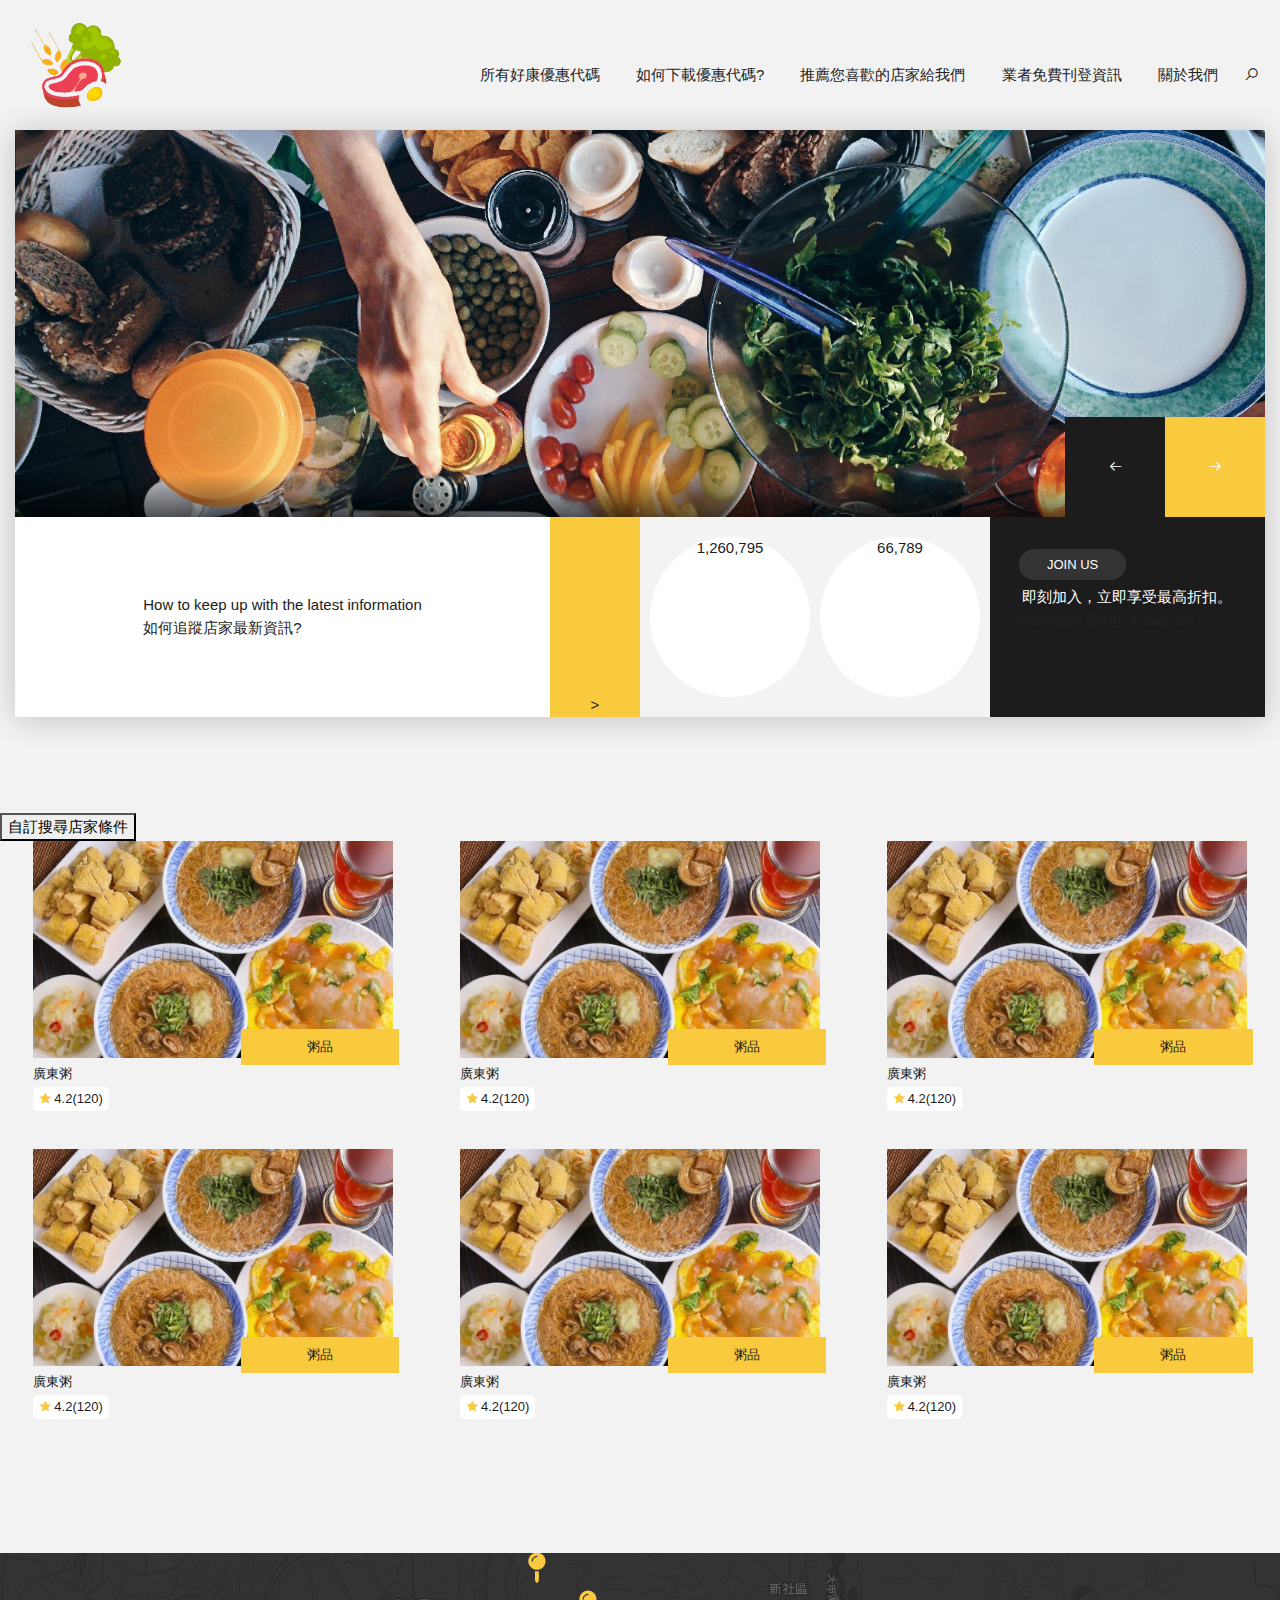
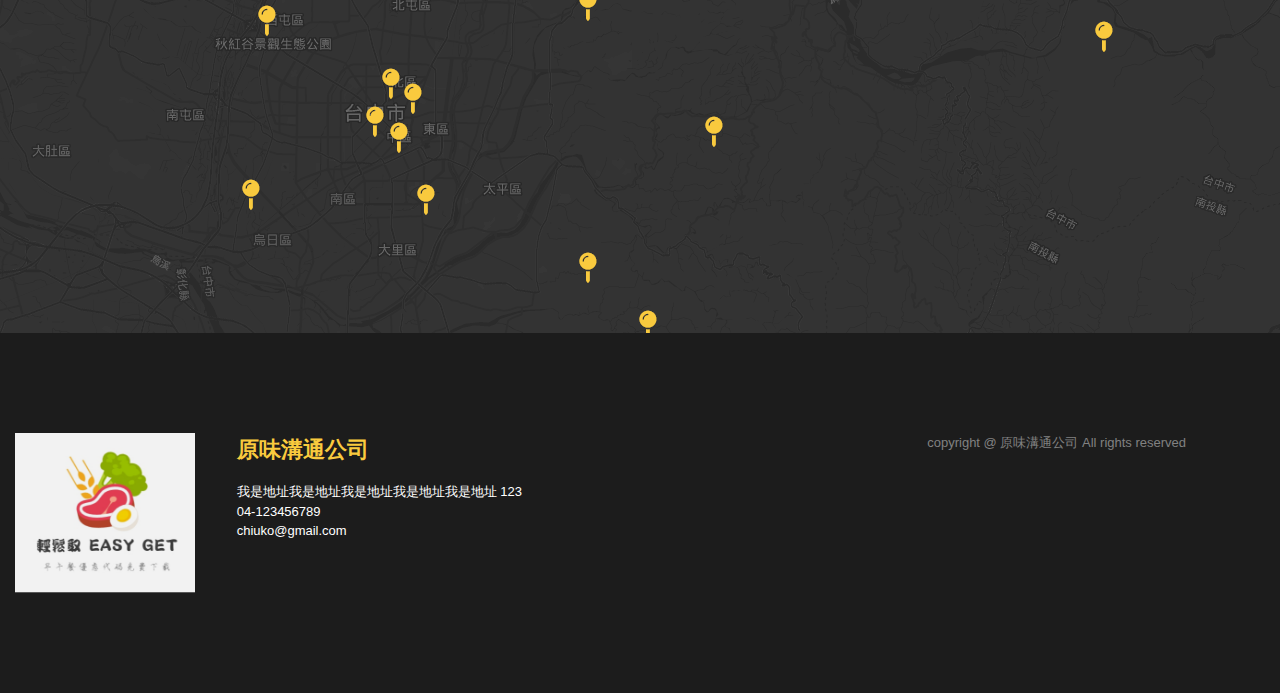
==== commit 6ed5c2e1: "1202" ====
--- a/html/index.html
+++ b/html/index.html
@@ -12,8 +12,8 @@
 
 <body>
     <div id="mainBody">
-        <div id="header">
-            <div class="container">
+        <div class="container">
+            <div id="header" class="clearfix">
                 <div class="logo"><img src="image/logo.png" alt="輕鬆取 EASY GET"></div>
                 <div class="navigation">
                     <nav class="nav-main">
@@ -28,38 +28,38 @@
                     </div>
                 </div>
             </div>
-        </div>
-        <div id="slider" class="js-slider">
-            <div class="container">
-                <div class="js-slider-arrow">
-                    <button class="slider-left"><i class="la la-arrow-left"></i></button>
-                    <button class="slider-right"><i class="la la-arrow-right"></i></button>
+            <div id="title">
+                <div id="slider" class="js-slider">
+                    <div class="js-slider-arrow">
+                        <button class="slider-left"><i class="la la-arrow-left"></i></button>
+                        <button class="slider-right"><i class="la la-arrow-right"></i></button>
+                    </div>
+                    <img src="image/not-use/slider.png" alt="">
                 </div>
-                <img src="image/not-use/slider.png" alt="">
-            </div>
-        </div>
-        <div id="infor">
-            <div class="container">
-                <div class="infor-one">
-                    <div class="infor-one-title">How to keep up with the latest information</div>
-                    <div class="infor-one-span">如何追蹤店家最新資訊?</div>
-                </div>
-                <div class="infor-more"></div>
-                <div class="infor-number">
-                    <div class="infor-number-ticket">
-                        <span>1,260,795</span>
+                <div id="infor" class="clearfix">
+                    <div class="infor-qa">
+                        <div class="qa-wrap">
+                            <div class="infor-qa-title">How to keep up with the latest information</div>
+                            <div class="infor-qa-span">如何追蹤店家最新資訊?</div>
+                        </div>
                     </div>
-                    <div class="infor-number-user">
-                        <span>66,789</span>
+                    <div class="infor-more">></div>
+                    <div class="infor-number">
+                        <div class="infor-number-box infor-number-ticket">
+                            <span>1,260,795</span>
+                        </div>
+                        <div class="infor-number-box infor-number-user">
+                            <span>66,789</span>
+                        </div>
                     </div>
-                </div>
-                <div class="infor-slogn">
-                    <div class="button">JOIN US</div>
-                    <div class="infor-slogn-title">即刻加入，立即享受最高折扣。</div>
-                    <div class="infor-slogn-share">
-                        <a href="">facebook</a>
-                        <a href="">link@</a>
-                        <a href="">instagram</a>
+                    <div class="infor-slogn">
+                        <div class="button">JOIN US</div>
+                        <div class="infor-slogn-title">即刻加入，立即享受最高折扣。</div>
+                        <div class="infor-slogn-share">
+                            <a href="">facebook</a>
+                            <a href="">link@</a>
+                            <a href="">instagram</a>
+                        </div>
                     </div>
                 </div>
             </div>
--- a/html/css/main.css
+++ b/html/css/main.css
@@ -154,13 +154,13 @@
 }
 
 a {
-  color: #007bff;
+  color: #222;
   text-decoration: none;
   background-color: transparent;
   -webkit-text-decoration-skip: objects;
 }
 a:hover {
-  color: #0056b3;
+  color: black;
   text-decoration: underline;
 }
 
@@ -2662,11 +2662,11 @@
 
 .btn-link {
   font-weight: 400;
-  color: #007bff;
+  color: #222;
   background-color: transparent;
 }
 .btn-link:hover {
-  color: #0056b3;
+  color: black;
   text-decoration: underline;
   background-color: transparent;
   border-color: transparent;
@@ -4215,13 +4215,13 @@
   padding: 0.5rem 0.75rem;
   margin-left: -1px;
   line-height: 1.25;
-  color: #007bff;
+  color: #222;
   background-color: #fff;
   border: 1px solid #dee2e6;
 }
 .page-link:hover {
   z-index: 2;
-  color: #0056b3;
+  color: black;
   text-decoration: none;
   background-color: #e9ecef;
   border-color: #dee2e6;
@@ -8662,12 +8662,98 @@
   }
 }
 body {
+  font-size: 15px;
   background-color: #F2F2F2;
 }
 
 #header {
-  border: 1px solid red;
+  position: relative;
   margin: 1rem 0;
+}
+#header .navigation {
+  position: absolute;
+  top: 2rem;
+  right: 0;
+  text-align: right;
+}
+#header .navigation a {
+  color: colors(dark);
+}
+#header .nav-main {
+  display: inline-block;
+}
+#header .nav-main > a {
+  display: inline-block;
+  padding: 1rem;
+}
+#header .nav-search {
+  display: inline-block;
+}
+#header .nav-search > button {
+  border: 0;
+  background-color: transparent;
+  cursor: pointer;
+}
+
+#title {
+  box-shadow: 0 2px 28px rgba(0, 0, 0, 0.2);
+}
+
+#infor {
+  width: 100%;
+  height: 200px;
+}
+
+.infor-qa, .infor-more, .infor-number, .infor-slogn {
+  float: left;
+  height: 100%;
+}
+
+.infor-qa {
+  display: flex;
+  justify-content: center;
+  align-items: center;
+  width: calc(50% - 90px);
+  background-color: #fff;
+}
+
+.infor-more {
+  display: flex;
+  justify-content: center;
+  align-items: flex-end;
+  width: 90px;
+  background-color: #F9CA3E;
+}
+
+.infor-number {
+  display: flex;
+  flex-direction: row;
+  justify-content: space-evenly;
+  align-items: center;
+  width: 28%;
+  background-color: #F3F3F3;
+}
+.infor-number .infor-number-box {
+  width: 160px;
+  height: 160px;
+  text-align: center;
+  border-radius: 50%;
+  background-color: #fff;
+}
+
+.infor-slogn {
+  width: 22%;
+  color: #fff;
+  background-color: #1C1C1C;
+  padding: 2rem;
+}
+.infor-slogn .button {
+  display: inline-block;
+  font-size: 13px;
+  border-radius: 30px;
+  background-color: #333;
+  padding: 6px 28px;
+  margin: 0 -3px 6px;
 }
 
 @media (min-width: 1200px) {
@@ -8810,7 +8896,7 @@
 }
 @media (min-width: 1200px) {
   #footer {
-    padding: 50px 0;
+    padding: 100px 0;
   }
   #footer .copyright {
     border-top: 0;
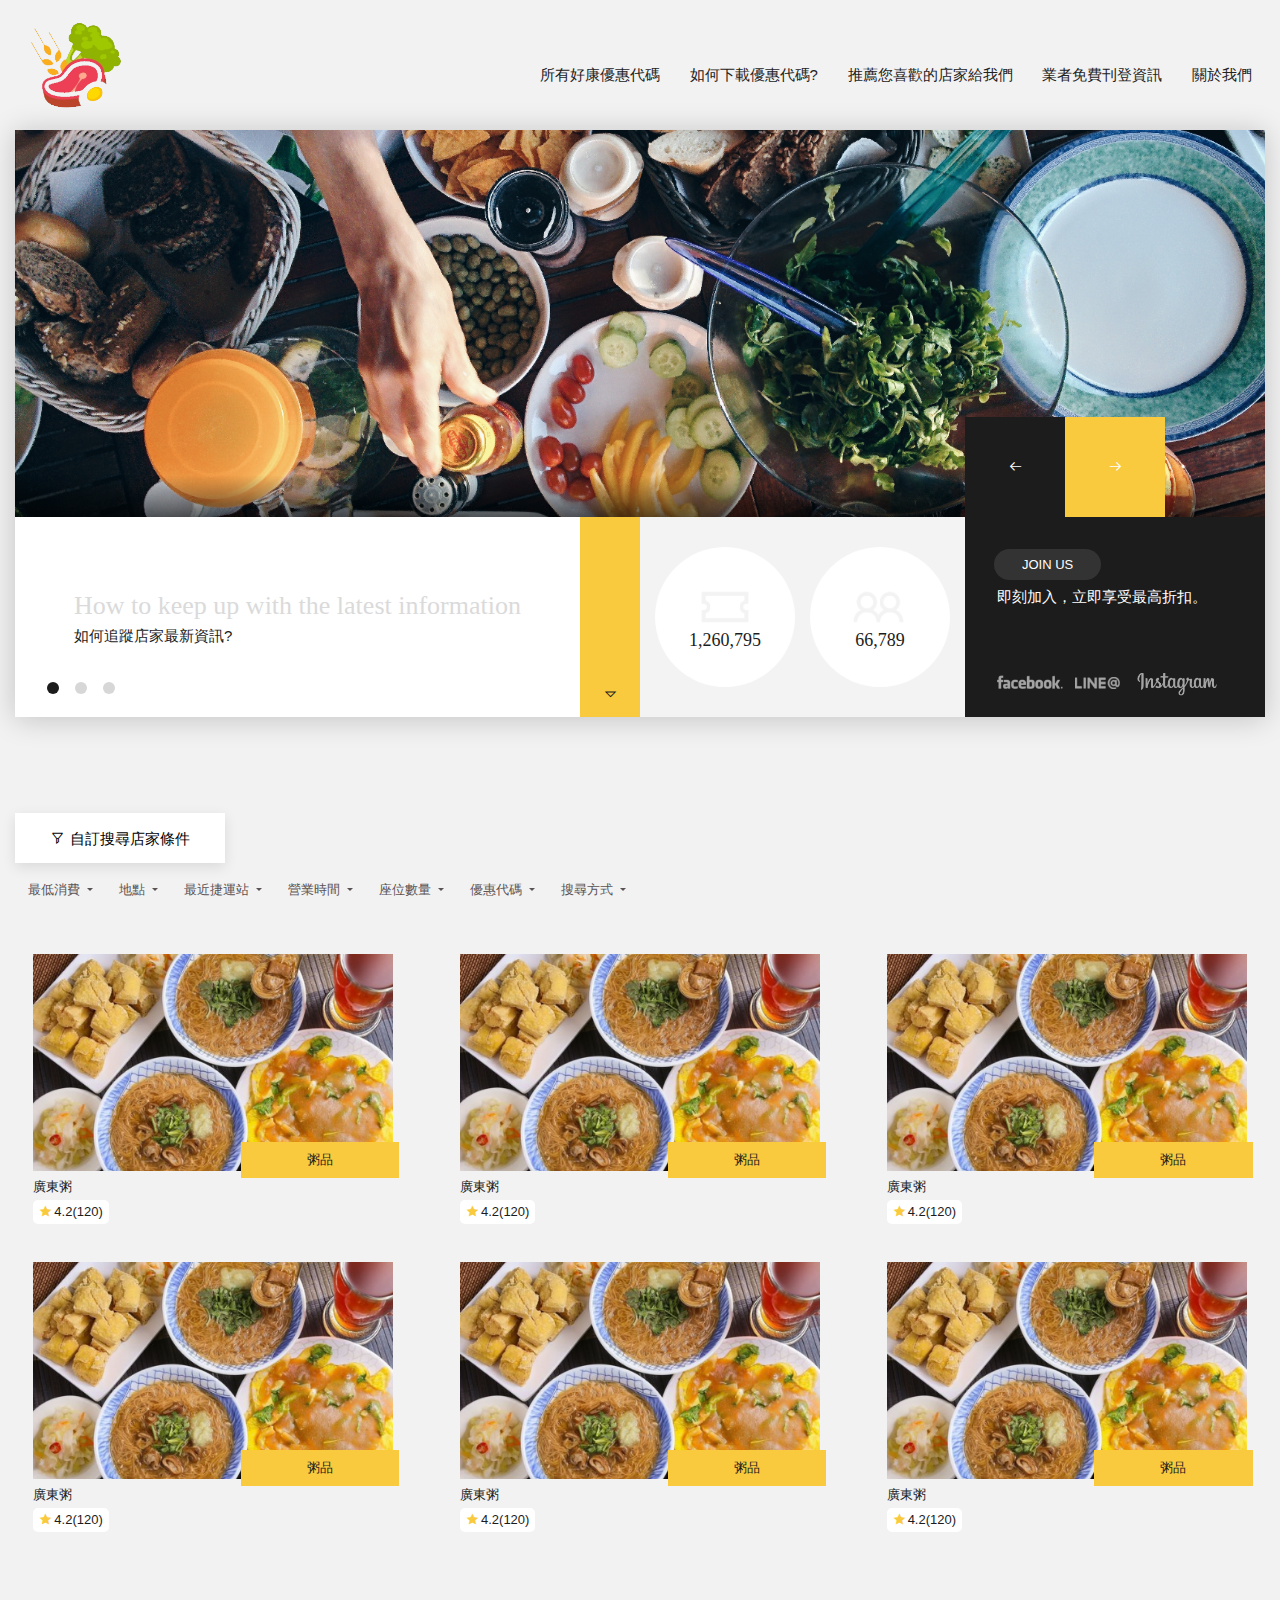
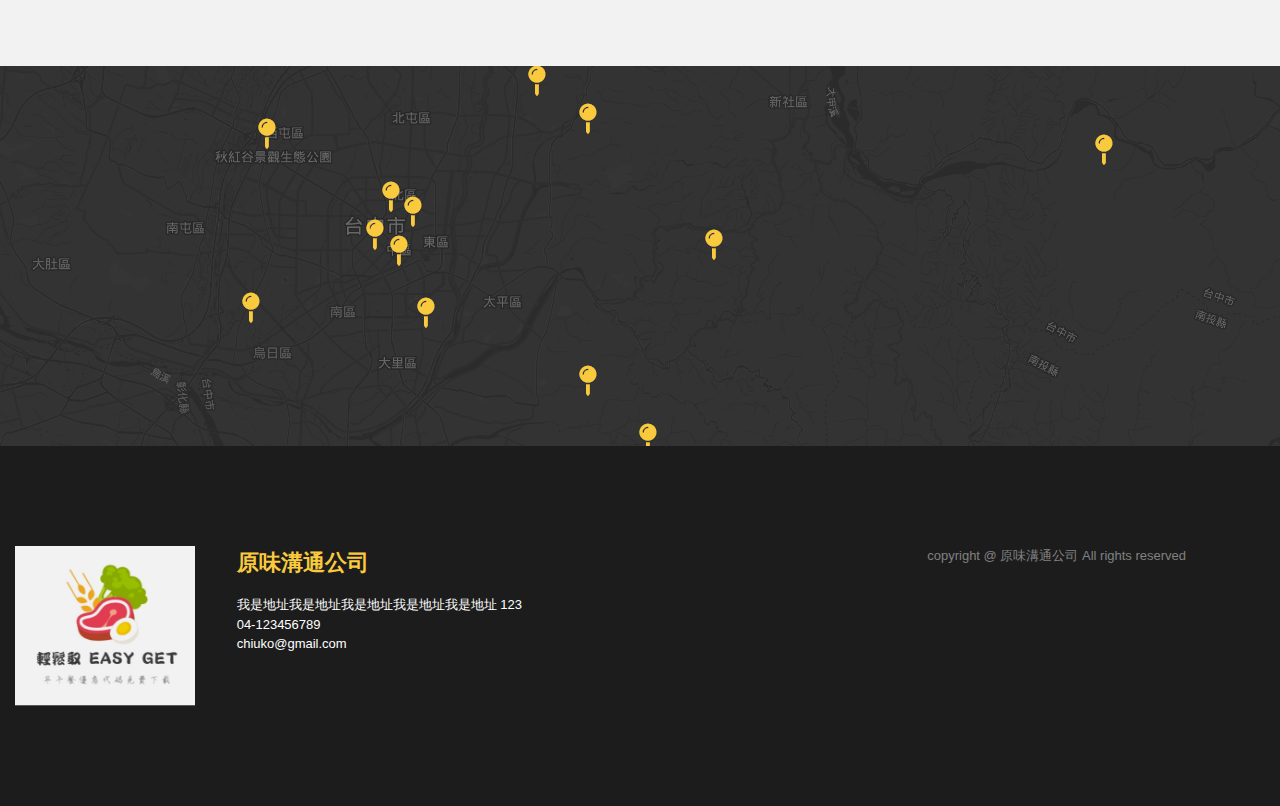
==== commit 136a3d4e: "1202.quni" ====
--- a/html/index.html
+++ b/html/index.html
@@ -8,24 +8,26 @@
     <title>輕鬆取 EASY GET | 早午餐優惠代碼下載</title>
     <link rel="stylesheet" href="css/line-awesome.min.css">
     <link rel="stylesheet" href="css/main.css">
+    <script src="js/jquery-3.3.1.min.js"></script>
+    <script src="js/popper.min.js"></script>
+    <script src="js/bootstrap.min.js"></script>
 </head>
 
 <body>
     <div id="mainBody">
         <div class="container">
             <div id="header" class="clearfix">
-                <div class="logo"><img src="image/logo.png" alt="輕鬆取 EASY GET"></div>
+                <div class="logo"><a href="index.html"><img src="image/logo.png" alt="輕鬆取 EASY GET"></a></div>
                 <div class="navigation">
-                    <nav class="nav-main">
+                    <button class="nav-open"><i class="la la-bars"></i></button>
+                    <nav class="nav-main ">
                         <a href="#">所有好康優惠代碼</a>
                         <a href="#">如何下載優惠代碼?</a>
                         <a href="#">推薦您喜歡的店家給我們</a>
                         <a href="#">業者免費刊登資訊</a>
                         <a href="#">關於我們</a>
+                        <button class="nav-close"><i class="la la-times"></i></button>
                     </nav>
-                    <div class="nav-search">
-                        <button class="search-btn"><i class="la la-search"></i></button>
-                    </div>
                 </div>
             </div>
             <div id="title">
@@ -42,8 +44,13 @@
                             <div class="infor-qa-title">How to keep up with the latest information</div>
                             <div class="infor-qa-span">如何追蹤店家最新資訊?</div>
                         </div>
-                    </div>
-                    <div class="infor-more">></div>
+                        <ul class="infor-qa-ctrl">
+                            <li class="active"></li>
+                            <li></li>
+                            <li></li>
+                        </ul>
+                    </div>
+                    <div class="infor-more"><i class="la la-caret-down"></i></div>
                     <div class="infor-number">
                         <div class="infor-number-box infor-number-ticket">
                             <span>1,260,795</span>
@@ -56,9 +63,9 @@
                         <div class="button">JOIN US</div>
                         <div class="infor-slogn-title">即刻加入，立即享受最高折扣。</div>
                         <div class="infor-slogn-share">
-                            <a href="">facebook</a>
-                            <a href="">link@</a>
-                            <a href="">instagram</a>
+                            <a href=""><img src="image/share-fb.png" alt=""></a>
+                            <a href=""><img src="image/share-line.png" alt=""></a>
+                            <a href=""><img src="image/share-ig.png" alt=""></a>
                         </div>
                     </div>
                 </div>
@@ -66,10 +73,96 @@
         </div>
         <div id="ticket">
             <div class="ticket-wrap containers">
-                <div class="ticket-search">
-                    <button class="btn-search">自訂搜尋店家條件</button>
-                </div>
                 <div class="container">
+                    <div class="ticket-search">
+                        <button class="btn-search"><i class="la la-filter"></i>自訂搜尋店家條件</button>
+                        <div class="ticket-search-wrap row">
+                            <div class="dropdown">
+                                <button class="btn btn-link dropdown-toggle" type="button" id="dropdownMenuButton" data-toggle="dropdown" aria-haspopup="true" aria-expanded="false">
+                                    最低消費
+                                </button>
+                                <div class="dropdown-menu">
+                                    <a class="dropdown-item" href="#">Action</a>
+                                    <a class="dropdown-item" href="#">Another action</a>
+                                    <a class="dropdown-item" href="#">Something else here</a>
+                                    <div class="dropdown-divider"></div>
+                                    <a class="dropdown-item" href="#">Separated link</a>
+                                </div>
+                            </div>
+                            <div class="dropdown">
+                                <button class="btn btn-link dropdown-toggle" type="button" id="dropdownMenuButton" data-toggle="dropdown" aria-haspopup="true" aria-expanded="false">
+                                    地點
+                                </button>
+                                <div class="dropdown-menu">
+                                    <a class="dropdown-item" href="#">Action</a>
+                                    <a class="dropdown-item" href="#">Another action</a>
+                                    <a class="dropdown-item" href="#">Something else here</a>
+                                    <div class="dropdown-divider"></div>
+                                    <a class="dropdown-item" href="#">Separated link</a>
+                                </div>
+                            </div>
+                            <div class="dropdown">
+                                <button class="btn btn-link dropdown-toggle" type="button" id="dropdownMenuButton" data-toggle="dropdown" aria-haspopup="true" aria-expanded="false">
+                                    最近捷運站
+                                </button>
+                                <div class="dropdown-menu">
+                                    <a class="dropdown-item" href="#">Action</a>
+                                    <a class="dropdown-item" href="#">Another action</a>
+                                    <a class="dropdown-item" href="#">Something else here</a>
+                                    <div class="dropdown-divider"></div>
+                                    <a class="dropdown-item" href="#">Separated link</a>
+                                </div>
+                            </div>
+                            <div class="dropdown">
+                                <button class="btn btn-link dropdown-toggle" type="button" id="dropdownMenuButton" data-toggle="dropdown" aria-haspopup="true" aria-expanded="false">
+                                    營業時間
+                                </button>
+                                <div class="dropdown-menu">
+                                    <a class="dropdown-item" href="#">Action</a>
+                                    <a class="dropdown-item" href="#">Another action</a>
+                                    <a class="dropdown-item" href="#">Something else here</a>
+                                    <div class="dropdown-divider"></div>
+                                    <a class="dropdown-item" href="#">Separated link</a>
+                                </div>
+                            </div>
+                            <div class="dropdown">
+                                <button class="btn btn-link dropdown-toggle" type="button" id="dropdownMenuButton" data-toggle="dropdown" aria-haspopup="true" aria-expanded="false">
+                                    座位數量
+                                </button>
+                                <div class="dropdown-menu">
+                                    <a class="dropdown-item" href="#">Action</a>
+                                    <a class="dropdown-item" href="#">Another action</a>
+                                    <a class="dropdown-item" href="#">Something else here</a>
+                                    <div class="dropdown-divider"></div>
+                                    <a class="dropdown-item" href="#">Separated link</a>
+                                </div>
+                            </div>
+                            <div class="dropdown">
+                                <button class="btn btn-link dropdown-toggle" type="button" id="dropdownMenuButton" data-toggle="dropdown" aria-haspopup="true" aria-expanded="false">
+                                    優惠代碼
+                                </button>
+                                <div class="dropdown-menu">
+                                    <a class="dropdown-item" href="#">Action</a>
+                                    <a class="dropdown-item" href="#">Another action</a>
+                                    <a class="dropdown-item" href="#">Something else here</a>
+                                    <div class="dropdown-divider"></div>
+                                    <a class="dropdown-item" href="#">Separated link</a>
+                                </div>
+                            </div>
+                            <div class="dropdown">
+                                <button class="btn btn-link dropdown-toggle" type="button" id="dropdownMenuButton" data-toggle="dropdown" aria-haspopup="true" aria-expanded="false">
+                                    搜尋方式
+                                </button>
+                                <div class="dropdown-menu">
+                                    <a class="dropdown-item" href="#">Action</a>
+                                    <a class="dropdown-item" href="#">Another action</a>
+                                    <a class="dropdown-item" href="#">Something else here</a>
+                                    <div class="dropdown-divider"></div>
+                                    <a class="dropdown-item" href="#">Separated link</a>
+                                </div>
+                            </div>
+                        </div>
+                    </div>
                     <div class="row">
                         <div class="col-12 col-sm-6 col-md-4 element">
                             <div class="element-body">
@@ -155,6 +248,6 @@
             </div>
         </footer>
     </div>
+    
 </body>
-
 </html>--- a/html/css/main.css
+++ b/html/css/main.css
@@ -8666,25 +8666,26 @@
   background-color: #F2F2F2;
 }
 
+@media (min-width: 768px) {
+  .container {
+    max-width: 900px;
+  }
+}
+@media (min-width: 1200px) {
+  .container {
+    max-width: 1500px;
+  }
+}
+
 #header {
   position: relative;
   margin: 1rem 0;
 }
-#header .navigation {
-  position: absolute;
-  top: 2rem;
-  right: 0;
-  text-align: right;
-}
-#header .navigation a {
-  color: colors(dark);
-}
-#header .nav-main {
-  display: inline-block;
-}
-#header .nav-main > a {
-  display: inline-block;
-  padding: 1rem;
+#header .logo {
+  height: 4rem;
+}
+#header .logo img {
+  max-height: 100%;
 }
 #header .nav-search {
   display: inline-block;
@@ -8694,73 +8695,212 @@
   background-color: transparent;
   cursor: pointer;
 }
+@media screen and (max-width: 960px) {
+  #header .nav-open {
+    position: fixed;
+    top: 0;
+    right: 0;
+    z-index: 101;
+    width: 5rem;
+    height: 5rem;
+    border: 0;
+    color: #fff;
+    background-color: #1C1C1C;
+  }
+  #header .nav-main {
+    display: none;
+    justify-content: center;
+    align-items: center;
+    flex-direction: column;
+    position: fixed;
+    top: 0;
+    right: 0;
+    z-index: 102;
+    width: 100vw;
+    height: 100vh;
+    color: #fff;
+    background-color: #1C1C1C;
+  }
+  #header .nav-main.active {
+    display: flex;
+  }
+  #header .nav-main a {
+    display: block;
+    line-height: 3.6;
+    color: #fff;
+  }
+  #header .nav-main .nav-close {
+    width: 5rem;
+    height: 5rem;
+    border: 0;
+    background-color: #F9CA3E;
+    margin-top: 6rem;
+  }
+}
+@media screen and (min-width: 961px) {
+  #header .logo {
+    height: auto;
+  }
+  #header .nav-close, #header .nav-open {
+    display: none;
+  }
+  #header .navigation {
+    position: absolute;
+    top: 2rem;
+    right: 0;
+    text-align: right;
+  }
+  #header .navigation a {
+    color: colors(dark);
+  }
+  #header .nav-main {
+    display: inline-block;
+  }
+  #header .nav-main > a {
+    display: inline-block;
+    padding: 1rem .8rem;
+  }
+}
 
 #title {
   box-shadow: 0 2px 28px rgba(0, 0, 0, 0.2);
 }
 
+#slider {
+  display: none;
+}
+@media (min-width: 769px) {
+  #slider {
+    display: block;
+  }
+}
+
 #infor {
+  display: none;
   width: 100%;
   height: 200px;
 }
-
-.infor-qa, .infor-more, .infor-number, .infor-slogn {
-  float: left;
-  height: 100%;
-}
-
-.infor-qa {
-  display: flex;
-  justify-content: center;
-  align-items: center;
-  width: calc(50% - 90px);
-  background-color: #fff;
-}
-
-.infor-more {
-  display: flex;
-  justify-content: center;
-  align-items: flex-end;
-  width: 90px;
-  background-color: #F9CA3E;
-}
-
-.infor-number {
-  display: flex;
-  flex-direction: row;
-  justify-content: space-evenly;
-  align-items: center;
-  width: 28%;
-  background-color: #F3F3F3;
-}
-.infor-number .infor-number-box {
-  width: 160px;
-  height: 160px;
-  text-align: center;
-  border-radius: 50%;
-  background-color: #fff;
-}
-
-.infor-slogn {
-  width: 22%;
-  color: #fff;
-  background-color: #1C1C1C;
-  padding: 2rem;
-}
-.infor-slogn .button {
-  display: inline-block;
-  font-size: 13px;
-  border-radius: 30px;
-  background-color: #333;
-  padding: 6px 28px;
-  margin: 0 -3px 6px;
-}
-
-@media (min-width: 1200px) {
-  .container {
-    max-width: 1500px;
-  }
-}
+@media (min-width: 961px) {
+  #infor {
+    display: block;
+  }
+  #infor .infor-qa, #infor .infor-more, #infor .infor-number, #infor .infor-slogn {
+    float: left;
+    height: 100%;
+  }
+  #infor .infor-qa {
+    position: relative;
+    display: flex;
+    justify-content: center;
+    align-items: center;
+    width: calc(100% - 60px - 300px);
+    background-color: #fff;
+    padding: 1rem;
+  }
+  #infor .infor-qa-title {
+    font-family: Georgia;
+    font-size: 26px;
+    color: #DADADA;
+  }
+  #infor .infor-qa .infor-qa-ctrl {
+    position: absolute;
+    left: 1rem;
+    bottom: 1rem;
+    list-style: none;
+    margin: 0 -6px;
+    padding: 0;
+  }
+  #infor .infor-qa .infor-qa-ctrl li {
+    display: inline-block;
+    width: 12px;
+    height: 12px;
+    border-radius: 50%;
+    background-color: #D7D7D7;
+    margin: 0 6px;
+    cursor: pointer;
+  }
+  #infor .infor-qa .infor-qa-ctrl li.active {
+    background-color: #1C1C1C;
+  }
+  #infor .infor-more {
+    display: flex;
+    justify-content: center;
+    align-items: flex-end;
+    width: 60px;
+    background-color: #F9CA3E;
+    padding-bottom: 1rem;
+    cursor: pointer;
+  }
+  #infor .infor-number {
+    display: none;
+  }
+  #infor .infor-slogn {
+    position: relative;
+    width: 300px;
+    color: #fff;
+    background-color: #1C1C1C;
+    padding: 2rem;
+  }
+  #infor .infor-slogn .button {
+    display: inline-block;
+    font-size: 13px;
+    border-radius: 30px;
+    background-color: #333;
+    padding: 6px 28px;
+    margin: 0 -3px 6px;
+    cursor: pointer;
+  }
+  #infor .infor-slogn .infor-slogn-share {
+    position: absolute;
+    bottom: 1rem;
+  }
+  #infor .infor-slogn .infor-slogn-share a img {
+    max-width: 100%;
+  }
+  #infor .infor-slogn .infor-slogn-share a + a {
+    margin: 0 5px;
+  }
+  #infor .infor-slogn .infor-slogn-share a:hover {
+    opacity: 0.7;
+  }
+}
+@media (min-width: 1280px) {
+  #infor .infor-qa {
+    width: calc(50% - 60px);
+  }
+  #infor .infor-qa .infor-qa-ctrl {
+    left: 2rem;
+  }
+  #infor .infor-number {
+    display: none;
+    display: flex;
+    flex-direction: row;
+    justify-content: space-evenly;
+    align-items: center;
+    width: calc(50% - 300px);
+    background-color: #F3F3F3;
+    padding: 0 .3rem;
+  }
+  #infor .infor-number .infor-number-box {
+    display: inline-flex;
+    justify-content: center;
+    align-items: center;
+    width: 50%;
+    max-width: 140px;
+    height: 100%;
+    text-align: center;
+    font-family: Georgia;
+    font-size: 18px;
+    color: #1C1C1C;
+    background: url('../image/infor-number1.png') center/contain no-repeat;
+    padding-top: 3rem;
+    margin: .3rem;
+  }
+  #infor .infor-number .infor-number-user {
+    background-image: url('../image/infor-number2.png');
+  }
+}
+
 .js-slider {
   position: relative;
 }
@@ -8770,7 +8910,7 @@
 }
 .js-slider .js-slider-arrow {
   position: absolute;
-  right: 0;
+  right: 100px;
   bottom: 0;
 }
 .js-slider .js-slider-arrow button {
@@ -8787,8 +8927,51 @@
   background-color: #F9CA3E;
 }
 
-#ticket {
-  margin: 6rem 0;
+#ticket .ticket-search {
+  max-width: 85rem;
+  margin: 0 auto;
+  padding-bottom: 1rem;
+}
+#ticket .ticket-search .btn-search {
+  width: 100%;
+  height: 50px;
+  line-height: 50px;
+  border: 0;
+  background-color: #fff;
+  box-shadow: 0 4px 13px rgba(0, 0, 0, 0.1);
+  cursor: pointer;
+}
+#ticket .ticket-search .btn-search > i {
+  padding-right: 3%;
+}
+#ticket .ticket-search-wrap {
+  margin: 10px 0 0;
+}
+#ticket .ticket-search-wrap button {
+  font-size: 13px;
+  color: #5b5353;
+}
+#ticket .dropdown-item {
+  font-size: 13px;
+}
+@media (min-width: 481px) {
+  #ticket {
+    margin: 3rem 0;
+  }
+  #ticket .ticket-search {
+    padding-bottom: 2rem;
+  }
+}
+@media (min-width: 961px) {
+  #ticket {
+    margin: 6rem 0;
+  }
+  #ticket .ticket-search {
+    padding-bottom: 3rem;
+  }
+  #ticket .ticket-search .btn-search {
+    width: 210px;
+  }
 }
 
 .element {
@@ -8905,4 +9088,33 @@
   }
 }
 
+#search {
+  position: fixed;
+  top: 0;
+  left: 0;
+  z-index: 99;
+  display: flex;
+  justify-content: center;
+  width: 100%;
+  height: 100px;
+  background-color: #fff;
+  box-shadow: 0 4px 13px rgba(0, 0, 0, 0.1);
+}
+#search .search-icon {
+  line-height: 100px;
+  width: 6%;
+  text-align: right;
+}
+#search .search-input {
+  width: 100%;
+  border: 0;
+  padding: 0 1%;
+}
+#search .search-close {
+  width: 6%;
+  border: 0;
+  background-color: #F9CA3E;
+  cursor: pointer;
+}
+
 /*# sourceMappingURL=main.css.map */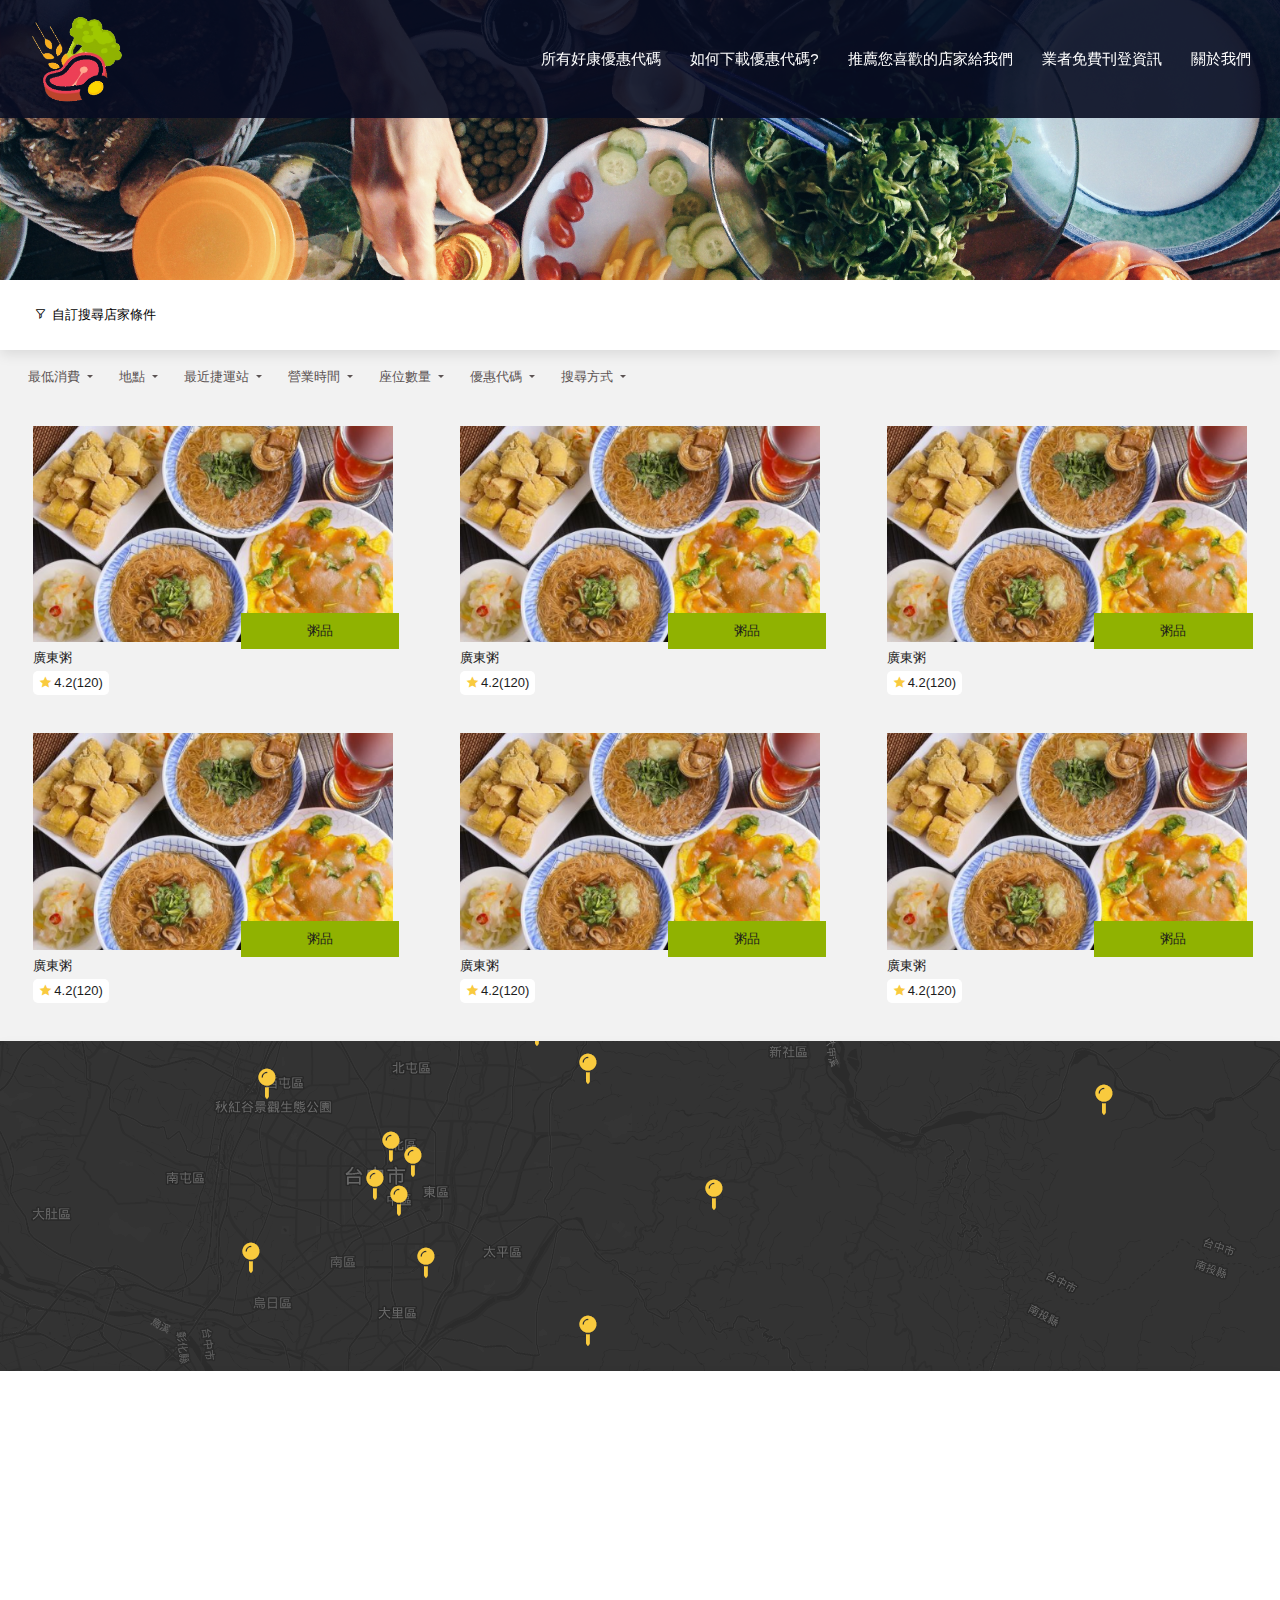
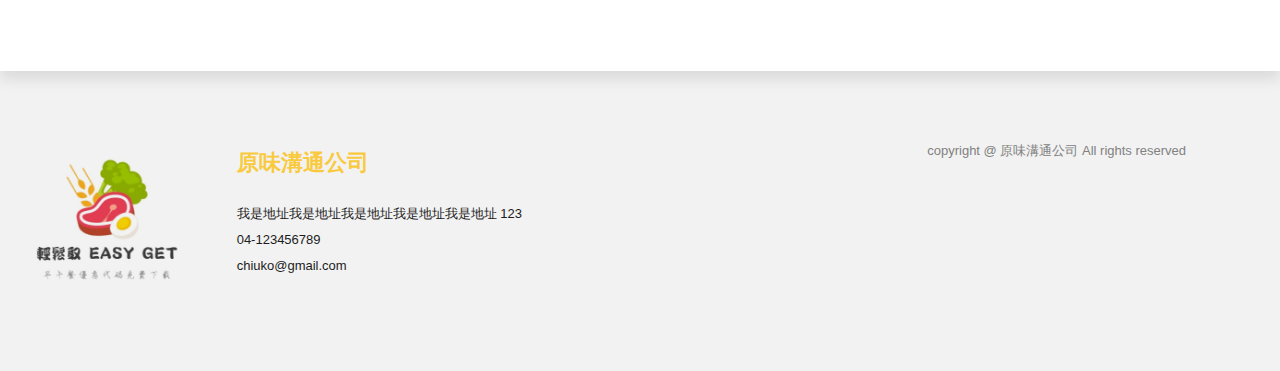
==== commit 8228c057: "1207" ====
--- a/html/index.html
+++ b/html/index.html
@@ -15,154 +15,122 @@
 
 <body>
     <div id="mainBody">
-        <div class="container">
-            <div id="header" class="clearfix">
-                <div class="logo"><a href="index.html"><img src="image/logo.png" alt="輕鬆取 EASY GET"></a></div>
-                <div class="navigation">
-                    <button class="nav-open"><i class="la la-bars"></i></button>
-                    <nav class="nav-main ">
-                        <a href="#">所有好康優惠代碼</a>
-                        <a href="#">如何下載優惠代碼?</a>
-                        <a href="#">推薦您喜歡的店家給我們</a>
-                        <a href="#">業者免費刊登資訊</a>
-                        <a href="#">關於我們</a>
-                        <button class="nav-close"><i class="la la-times"></i></button>
-                    </nav>
-                </div>
-            </div>
-            <div id="title">
-                <div id="slider" class="js-slider">
-                    <div class="js-slider-arrow">
-                        <button class="slider-left"><i class="la la-arrow-left"></i></button>
-                        <button class="slider-right"><i class="la la-arrow-right"></i></button>
-                    </div>
-                    <img src="image/not-use/slider.png" alt="">
-                </div>
-                <div id="infor" class="clearfix">
-                    <div class="infor-qa">
-                        <div class="qa-wrap">
-                            <div class="infor-qa-title">How to keep up with the latest information</div>
-                            <div class="infor-qa-span">如何追蹤店家最新資訊?</div>
-                        </div>
-                        <ul class="infor-qa-ctrl">
-                            <li class="active"></li>
-                            <li></li>
-                            <li></li>
-                        </ul>
-                    </div>
-                    <div class="infor-more"><i class="la la-caret-down"></i></div>
-                    <div class="infor-number">
-                        <div class="infor-number-box infor-number-ticket">
-                            <span>1,260,795</span>
-                        </div>
-                        <div class="infor-number-box infor-number-user">
-                            <span>66,789</span>
-                        </div>
-                    </div>
-                    <div class="infor-slogn">
-                        <div class="button">JOIN US</div>
-                        <div class="infor-slogn-title">即刻加入，立即享受最高折扣。</div>
-                        <div class="infor-slogn-share">
-                            <a href=""><img src="image/share-fb.png" alt=""></a>
-                            <a href=""><img src="image/share-line.png" alt=""></a>
-                            <a href=""><img src="image/share-ig.png" alt=""></a>
-                        </div>
-                    </div>
-                </div>
+        <div id="header" class="clearfix">
+            <div class="logo"><a href="index.html"><img src="image/logo.png" alt="輕鬆取 EASY GET"></a></div>
+            <div class="navigation">
+                <button class="nav-open"><i class="la la-bars"></i></button>
+                <nav class="nav-main ">
+                    <a href="#">所有好康優惠代碼</a>
+                    <a href="#">如何下載優惠代碼?</a>
+                    <a href="#">推薦您喜歡的店家給我們</a>
+                    <a href="#">業者免費刊登資訊</a>
+                    <a href="#">關於我們</a>
+                    <button class="nav-close"><i class="la la-times"></i></button>
+                </nav>
+            </div>
+        </div>
+        <div id="title">
+            <div id="slider" class="js-slider">
+                <img src="image/not-use/slider.png" alt="">
             </div>
         </div>
         <div id="ticket">
             <div class="ticket-wrap containers">
+                <div class="ticket-search">
+                    <div class="container">
+                        <button class="btn-search"><i class="la la-filter"></i>自訂搜尋店家條件</button>
+                    </div>
+                </div>
                 <div class="container">
-                    <div class="ticket-search">
-                        <button class="btn-search"><i class="la la-filter"></i>自訂搜尋店家條件</button>
-                        <div class="ticket-search-wrap row">
-                            <div class="dropdown">
-                                <button class="btn btn-link dropdown-toggle" type="button" id="dropdownMenuButton" data-toggle="dropdown" aria-haspopup="true" aria-expanded="false">
-                                    最低消費
-                                </button>
-                                <div class="dropdown-menu">
-                                    <a class="dropdown-item" href="#">Action</a>
-                                    <a class="dropdown-item" href="#">Another action</a>
-                                    <a class="dropdown-item" href="#">Something else here</a>
-                                    <div class="dropdown-divider"></div>
-                                    <a class="dropdown-item" href="#">Separated link</a>
-                                </div>
-                            </div>
-                            <div class="dropdown">
-                                <button class="btn btn-link dropdown-toggle" type="button" id="dropdownMenuButton" data-toggle="dropdown" aria-haspopup="true" aria-expanded="false">
-                                    地點
-                                </button>
-                                <div class="dropdown-menu">
-                                    <a class="dropdown-item" href="#">Action</a>
-                                    <a class="dropdown-item" href="#">Another action</a>
-                                    <a class="dropdown-item" href="#">Something else here</a>
-                                    <div class="dropdown-divider"></div>
-                                    <a class="dropdown-item" href="#">Separated link</a>
-                                </div>
-                            </div>
-                            <div class="dropdown">
-                                <button class="btn btn-link dropdown-toggle" type="button" id="dropdownMenuButton" data-toggle="dropdown" aria-haspopup="true" aria-expanded="false">
-                                    最近捷運站
-                                </button>
-                                <div class="dropdown-menu">
-                                    <a class="dropdown-item" href="#">Action</a>
-                                    <a class="dropdown-item" href="#">Another action</a>
-                                    <a class="dropdown-item" href="#">Something else here</a>
-                                    <div class="dropdown-divider"></div>
-                                    <a class="dropdown-item" href="#">Separated link</a>
-                                </div>
-                            </div>
-                            <div class="dropdown">
-                                <button class="btn btn-link dropdown-toggle" type="button" id="dropdownMenuButton" data-toggle="dropdown" aria-haspopup="true" aria-expanded="false">
-                                    營業時間
-                                </button>
-                                <div class="dropdown-menu">
-                                    <a class="dropdown-item" href="#">Action</a>
-                                    <a class="dropdown-item" href="#">Another action</a>
-                                    <a class="dropdown-item" href="#">Something else here</a>
-                                    <div class="dropdown-divider"></div>
-                                    <a class="dropdown-item" href="#">Separated link</a>
-                                </div>
-                            </div>
-                            <div class="dropdown">
-                                <button class="btn btn-link dropdown-toggle" type="button" id="dropdownMenuButton" data-toggle="dropdown" aria-haspopup="true" aria-expanded="false">
-                                    座位數量
-                                </button>
-                                <div class="dropdown-menu">
-                                    <a class="dropdown-item" href="#">Action</a>
-                                    <a class="dropdown-item" href="#">Another action</a>
-                                    <a class="dropdown-item" href="#">Something else here</a>
-                                    <div class="dropdown-divider"></div>
-                                    <a class="dropdown-item" href="#">Separated link</a>
-                                </div>
-                            </div>
-                            <div class="dropdown">
-                                <button class="btn btn-link dropdown-toggle" type="button" id="dropdownMenuButton" data-toggle="dropdown" aria-haspopup="true" aria-expanded="false">
-                                    優惠代碼
-                                </button>
-                                <div class="dropdown-menu">
-                                    <a class="dropdown-item" href="#">Action</a>
-                                    <a class="dropdown-item" href="#">Another action</a>
-                                    <a class="dropdown-item" href="#">Something else here</a>
-                                    <div class="dropdown-divider"></div>
-                                    <a class="dropdown-item" href="#">Separated link</a>
-                                </div>
-                            </div>
-                            <div class="dropdown">
-                                <button class="btn btn-link dropdown-toggle" type="button" id="dropdownMenuButton" data-toggle="dropdown" aria-haspopup="true" aria-expanded="false">
-                                    搜尋方式
-                                </button>
-                                <div class="dropdown-menu">
-                                    <a class="dropdown-item" href="#">Action</a>
-                                    <a class="dropdown-item" href="#">Another action</a>
-                                    <a class="dropdown-item" href="#">Something else here</a>
-                                    <div class="dropdown-divider"></div>
-                                    <a class="dropdown-item" href="#">Separated link</a>
-                                </div>
-                            </div>
-                        </div>
-                    </div>
+                    <div class="ticket-search-wrap row">
+                        <div class="dropdown">
+                            <button class="btn btn-link dropdown-toggle" type="button" id="dropdownMenuButton" data-toggle="dropdown" aria-haspopup="true" aria-expanded="false">
+                                最低消費
+                            </button>
+                            <div class="dropdown-menu">
+                                <a class="dropdown-item" href="#">Action</a>
+                                <a class="dropdown-item" href="#">Another action</a>
+                                <a class="dropdown-item" href="#">Something else here</a>
+                                <div class="dropdown-divider"></div>
+                                <a class="dropdown-item" href="#">Separated link</a>
+                            </div>
+                        </div>
+                        <div class="dropdown">
+                            <button class="btn btn-link dropdown-toggle" type="button" id="dropdownMenuButton" data-toggle="dropdown" aria-haspopup="true" aria-expanded="false">
+                                地點
+                            </button>
+                            <div class="dropdown-menu">
+                                <a class="dropdown-item" href="#">Action</a>
+                                <a class="dropdown-item" href="#">Another action</a>
+                                <a class="dropdown-item" href="#">Something else here</a>
+                                <div class="dropdown-divider"></div>
+                                <a class="dropdown-item" href="#">Separated link</a>
+                            </div>
+                        </div>
+                        <div class="dropdown">
+                            <button class="btn btn-link dropdown-toggle" type="button" id="dropdownMenuButton" data-toggle="dropdown" aria-haspopup="true" aria-expanded="false">
+                                最近捷運站
+                            </button>
+                            <div class="dropdown-menu">
+                                <a class="dropdown-item" href="#">Action</a>
+                                <a class="dropdown-item" href="#">Another action</a>
+                                <a class="dropdown-item" href="#">Something else here</a>
+                                <div class="dropdown-divider"></div>
+                                <a class="dropdown-item" href="#">Separated link</a>
+                            </div>
+                        </div>
+                        <div class="dropdown">
+                            <button class="btn btn-link dropdown-toggle" type="button" id="dropdownMenuButton" data-toggle="dropdown" aria-haspopup="true" aria-expanded="false">
+                                營業時間
+                            </button>
+                            <div class="dropdown-menu">
+                                <a class="dropdown-item" href="#">Action</a>
+                                <a class="dropdown-item" href="#">Another action</a>
+                                <a class="dropdown-item" href="#">Something else here</a>
+                                <div class="dropdown-divider"></div>
+                                <a class="dropdown-item" href="#">Separated link</a>
+                            </div>
+                        </div>
+                        <div class="dropdown">
+                            <button class="btn btn-link dropdown-toggle" type="button" id="dropdownMenuButton" data-toggle="dropdown" aria-haspopup="true" aria-expanded="false">
+                                座位數量
+                            </button>
+                            <div class="dropdown-menu">
+                                <a class="dropdown-item" href="#">Action</a>
+                                <a class="dropdown-item" href="#">Another action</a>
+                                <a class="dropdown-item" href="#">Something else here</a>
+                                <div class="dropdown-divider"></div>
+                                <a class="dropdown-item" href="#">Separated link</a>
+                            </div>
+                        </div>
+                        <div class="dropdown">
+                            <button class="btn btn-link dropdown-toggle" type="button" id="dropdownMenuButton" data-toggle="dropdown" aria-haspopup="true" aria-expanded="false">
+                                優惠代碼
+                            </button>
+                            <div class="dropdown-menu">
+                                <a class="dropdown-item" href="#">Action</a>
+                                <a class="dropdown-item" href="#">Another action</a>
+                                <a class="dropdown-item" href="#">Something else here</a>
+                                <div class="dropdown-divider"></div>
+                                <a class="dropdown-item" href="#">Separated link</a>
+                            </div>
+                        </div>
+                        <div class="dropdown">
+                            <button class="btn btn-link dropdown-toggle" type="button" id="dropdownMenuButton" data-toggle="dropdown" aria-haspopup="true" aria-expanded="false">
+                                搜尋方式
+                            </button>
+                            <div class="dropdown-menu">
+                                <a class="dropdown-item" href="#">Action</a>
+                                <a class="dropdown-item" href="#">Another action</a>
+                                <a class="dropdown-item" href="#">Something else here</a>
+                                <div class="dropdown-divider"></div>
+                                <a class="dropdown-item" href="#">Separated link</a>
+                            </div>
+                        </div>
+                    </div>
+                </div>
+            </div>
+            <div class="container">
                     <div class="row">
                         <div class="col-12 col-sm-6 col-md-4 element">
                             <div class="element-body">
@@ -226,9 +194,13 @@
                         </div>
                     </div>
                 </div>
-            </div>
         </div>
-        <div id="map"></div>
+        <div id="map">
+            <div class="map-wrap">
+              <iframe src="https://www.google.com/maps/d/u/0/embed?mid=1-Yutz5qjVKhymKIrkmB_Btejz-OKzNsj"></iframe>
+            </div>
+          </div>
+        <div id="body"></div>
         <footer id="footer">
             <div class="container">
                 <div class="row no-gutters">
--- a/html/css/main.css
+++ b/html/css/main.css
@@ -54,7 +54,7 @@
 body {
   margin: 0;
   font-family: -apple-system, BlinkMacSystemFont, "Microsoft JhengHei", "Segoe UI", Roboto, "Helvetica Neue", Arial, sans-serif, "Apple Color Emoji", "Segoe UI Emoji", "Segoe UI Symbol", "Noto Color Emoji";
-  font-size: 1rem;
+  font-size: 0.8125rem;
   font-weight: 400;
   line-height: 1.5;
   color: #1C1C1C;
@@ -359,31 +359,31 @@
 }
 
 h1, .h1 {
-  font-size: 2.5rem;
+  font-size: 2.03125rem;
 }
 
 h2, .h2 {
-  font-size: 2rem;
+  font-size: 1.625rem;
 }
 
 h3, .h3 {
-  font-size: 1.75rem;
+  font-size: 1.42188rem;
 }
 
 h4, .h4 {
-  font-size: 1.5rem;
+  font-size: 1.21875rem;
 }
 
 h5, .h5 {
-  font-size: 1.25rem;
+  font-size: 1.01563rem;
 }
 
 h6, .h6 {
-  font-size: 1rem;
+  font-size: 0.8125rem;
 }
 
 .lead {
-  font-size: 1.25rem;
+  font-size: 1.01563rem;
   font-weight: 300;
 }
 
@@ -454,7 +454,7 @@
 
 .blockquote {
   margin-bottom: 1rem;
-  font-size: 1.25rem;
+  font-size: 1.01563rem;
 }
 
 .blockquote-footer {
@@ -1498,25 +1498,25 @@
     margin-left: 91.66667%;
   }
 }
-.table {
+.items-table {
   width: 100%;
   margin-bottom: 1rem;
   background-color: transparent;
 }
-.table th,
-.table td {
+.items-table th,
+.items-table td {
   padding: 0.75rem;
   vertical-align: top;
   border-top: 1px solid #dee2e6;
 }
-.table thead th {
+.items-table thead th {
   vertical-align: bottom;
   border-bottom: 2px solid #dee2e6;
 }
-.table tbody + tbody {
+.items-table tbody + tbody {
   border-top: 2px solid #dee2e6;
 }
-.table .table {
+.items-table .table {
   background-color: #fff;
 }
 
@@ -1767,12 +1767,12 @@
   border: 0;
 }
 
-.form-control {
+.wpuf-fields input {
   display: block;
   width: 100%;
-  height: calc(2.25rem + 2px);
+  height: calc(1.96875rem + 2px);
   padding: 0.375rem 0.75rem;
-  font-size: 1rem;
+  font-size: 0.8125rem;
   line-height: 1.5;
   color: #495057;
   background-color: #fff;
@@ -1782,38 +1782,38 @@
   transition: border-color 0.15s ease-in-out, box-shadow 0.15s ease-in-out;
 }
 @media screen and (prefers-reduced-motion: reduce) {
-  .form-control {
+  .wpuf-fields input {
     transition: none;
   }
 }
-.form-control::-ms-expand {
+.wpuf-fields input::-ms-expand {
   background-color: transparent;
   border: 0;
 }
-.form-control:focus {
+.wpuf-fields input:focus {
   color: #495057;
   background-color: #fff;
   border-color: #80bdff;
   outline: 0;
   box-shadow: 0 0 0 0.2rem rgba(0, 123, 255, 0.25);
 }
-.form-control::-webkit-input-placeholder {
+.wpuf-fields input::-webkit-input-placeholder {
   color: #6c757d;
   opacity: 1;
 }
-.form-control:-ms-input-placeholder {
+.wpuf-fields input:-ms-input-placeholder {
   color: #6c757d;
   opacity: 1;
 }
-.form-control::-ms-input-placeholder {
+.wpuf-fields input::-ms-input-placeholder {
   color: #6c757d;
   opacity: 1;
 }
-.form-control::placeholder {
+.wpuf-fields input::placeholder {
   color: #6c757d;
   opacity: 1;
 }
-.form-control:disabled, .form-control[readonly] {
+.wpuf-fields input:disabled, .wpuf-fields input[readonly] {
   background-color: #e9ecef;
   opacity: 1;
 }
@@ -1840,14 +1840,14 @@
 .col-form-label-lg {
   padding-top: calc(0.5rem + 1px);
   padding-bottom: calc(0.5rem + 1px);
-  font-size: 1.25rem;
+  font-size: 1.01563rem;
   line-height: 1.5;
 }
 
 .col-form-label-sm {
   padding-top: calc(0.25rem + 1px);
   padding-bottom: calc(0.25rem + 1px);
-  font-size: 0.875rem;
+  font-size: 0.71094rem;
   line-height: 1.5;
 }
 
@@ -1869,17 +1869,17 @@
 }
 
 .form-control-sm {
-  height: calc(1.8125rem + 2px);
+  height: calc(1.56641rem + 2px);
   padding: 0.25rem 0.5rem;
-  font-size: 0.875rem;
+  font-size: 0.71094rem;
   line-height: 1.5;
   border-radius: 0.2rem;
 }
 
 .form-control-lg {
-  height: calc(2.875rem + 2px);
+  height: calc(2.52344rem + 2px);
   padding: 0.5rem 1rem;
-  font-size: 1.25rem;
+  font-size: 1.01563rem;
   line-height: 1.5;
   border-radius: 0.3rem;
 }
@@ -1961,7 +1961,7 @@
   max-width: 100%;
   padding: 0.25rem 0.5rem;
   margin-top: .1rem;
-  font-size: 0.875rem;
+  font-size: 0.71094rem;
   line-height: 1.5;
   color: #fff;
   background-color: rgba(40, 167, 69, 0.9);
@@ -2054,7 +2054,7 @@
   max-width: 100%;
   padding: 0.25rem 0.5rem;
   margin-top: .1rem;
-  font-size: 0.875rem;
+  font-size: 0.71094rem;
   line-height: 1.5;
   color: #fff;
   background-color: rgba(220, 53, 69, 0.9);
@@ -2187,7 +2187,7 @@
   }
 }
 
-.btn {
+.btn, button, [type="button"], [type="reset"], [type="submit"] {
   display: inline-block;
   font-weight: 400;
   text-align: center;
@@ -2199,27 +2199,27 @@
           user-select: none;
   border: 1px solid transparent;
   padding: 0.375rem 0.75rem;
-  font-size: 1rem;
+  font-size: 0.8125rem;
   line-height: 1.5;
   border-radius: 0.25rem;
   transition: color 0.15s ease-in-out, background-color 0.15s ease-in-out, border-color 0.15s ease-in-out, box-shadow 0.15s ease-in-out;
 }
 @media screen and (prefers-reduced-motion: reduce) {
-  .btn {
+  .btn, button, [type="button"], [type="reset"], [type="submit"] {
     transition: none;
   }
 }
-.btn:hover, .btn:focus {
+.btn:hover, .btn:focus, button:hover, button:focus, [type="button"]:hover, [type="button"]:focus, [type="reset"]:hover, [type="reset"]:focus, [type="submit"]:hover, [type="submit"]:focus {
   text-decoration: none;
 }
-.btn:focus, .btn.focus {
+.btn:focus, .btn.focus, button:focus, button.focus, [type="button"]:focus, [type="button"].focus, [type="reset"]:focus, [type="reset"].focus, [type="submit"]:focus, [type="submit"].focus {
   outline: 0;
   box-shadow: 0 0 0 0.2rem rgba(0, 123, 255, 0.25);
 }
-.btn.disabled, .btn:disabled {
+.btn.disabled, .btn:disabled, button.disabled, button:disabled, [type="button"].disabled, [type="button"]:disabled, [type="reset"].disabled, [type="reset"]:disabled, [type="submit"].disabled, [type="submit"]:disabled {
   opacity: 0.65;
 }
-.btn:not(:disabled):not(.disabled) {
+.btn:not(:disabled):not(.disabled), button:not(:disabled):not(.disabled), [type="button"]:not(:disabled):not(.disabled), [type="reset"]:not(:disabled):not(.disabled), [type="submit"]:not(:disabled):not(.disabled) {
   cursor: pointer;
 }
 
@@ -2683,14 +2683,14 @@
 
 .btn-lg, .btn-group-lg > .btn {
   padding: 0.5rem 1rem;
-  font-size: 1.25rem;
+  font-size: 1.01563rem;
   line-height: 1.5;
   border-radius: 0.3rem;
 }
 
 .btn-sm, .btn-group-sm > .btn {
   padding: 0.25rem 0.5rem;
-  font-size: 0.875rem;
+  font-size: 0.71094rem;
   line-height: 1.5;
   border-radius: 0.2rem;
 }
@@ -2770,7 +2770,7 @@
   min-width: 10rem;
   padding: 0.5rem 0;
   margin: 0.125rem 0 0;
-  font-size: 1rem;
+  font-size: 0.8125rem;
   color: #1C1C1C;
   text-align: left;
   list-style: none;
@@ -2916,7 +2916,7 @@
   display: block;
   padding: 0.5rem 1.5rem;
   margin-bottom: 0;
-  font-size: 0.875rem;
+  font-size: 0.71094rem;
   color: #6c757d;
   white-space: nowrap;
 }
@@ -3043,59 +3043,59 @@
   pointer-events: none;
 }
 
-.input-group {
+.wpuf-fields {
   position: relative;
   display: flex;
   flex-wrap: wrap;
   align-items: stretch;
   width: 100%;
 }
-.input-group > .form-control,
-.input-group > .custom-select,
-.input-group > .custom-file {
+.wpuf-fields > input,
+.wpuf-fields > select,
+.wpuf-fields > .custom-file {
   position: relative;
   flex: 1 1 auto;
   width: 1%;
   margin-bottom: 0;
 }
-.input-group > .form-control + .form-control,
-.input-group > .form-control + .custom-select,
-.input-group > .form-control + .custom-file,
-.input-group > .custom-select + .form-control,
-.input-group > .custom-select + .custom-select,
-.input-group > .custom-select + .custom-file,
-.input-group > .custom-file + .form-control,
-.input-group > .custom-file + .custom-select,
-.input-group > .custom-file + .custom-file {
+.wpuf-fields > input + input,
+.wpuf-fields > input + select,
+.wpuf-fields > input + .custom-file,
+.wpuf-fields > select + input,
+.wpuf-fields > select + select,
+.wpuf-fields > select + .custom-file,
+.wpuf-fields > .custom-file + input,
+.wpuf-fields > .custom-file + select,
+.wpuf-fields > .custom-file + .custom-file {
   margin-left: -1px;
 }
-.input-group > .form-control:focus,
-.input-group > .custom-select:focus,
-.input-group > .custom-file .custom-file-input:focus ~ .custom-file-label {
+.wpuf-fields > input:focus,
+.wpuf-fields > select:focus,
+.wpuf-fields > .custom-file .custom-file-input:focus ~ .custom-file-label {
   z-index: 3;
 }
-.input-group > .custom-file .custom-file-input:focus {
+.wpuf-fields > .custom-file .custom-file-input:focus {
   z-index: 4;
 }
-.input-group > .form-control:not(:last-child),
-.input-group > .custom-select:not(:last-child) {
+.wpuf-fields > .form-control:not(:last-child),
+.wpuf-fields > .custom-select:not(:last-child) {
   border-top-right-radius: 0;
   border-bottom-right-radius: 0;
 }
-.input-group > .form-control:not(:first-child),
-.input-group > .custom-select:not(:first-child) {
+.wpuf-fields > .form-control:not(:first-child),
+.wpuf-fields > .custom-select:not(:first-child) {
   border-top-left-radius: 0;
   border-bottom-left-radius: 0;
 }
-.input-group > .custom-file {
+.wpuf-fields > .custom-file {
   display: flex;
   align-items: center;
 }
-.input-group > .custom-file:not(:last-child) .custom-file-label, .input-group > .custom-file:not(:last-child) .custom-file-label::after {
+.wpuf-fields > .custom-file:not(:last-child) .custom-file-label, .wpuf-fields > .custom-file:not(:last-child) .custom-file-label::after {
   border-top-right-radius: 0;
   border-bottom-right-radius: 0;
 }
-.input-group > .custom-file:not(:first-child) .custom-file-label {
+.wpuf-fields > .custom-file:not(:first-child) .custom-file-label {
   border-top-left-radius: 0;
   border-bottom-left-radius: 0;
 }
@@ -3133,7 +3133,7 @@
   align-items: center;
   padding: 0.375rem 0.75rem;
   margin-bottom: 0;
-  font-size: 1rem;
+  font-size: 0.8125rem;
   font-weight: 400;
   line-height: 1.5;
   color: #495057;
@@ -3153,9 +3153,9 @@
 .input-group-lg > .input-group-append > .input-group-text,
 .input-group-lg > .input-group-prepend > .btn,
 .input-group-lg > .input-group-append > .btn {
-  height: calc(2.875rem + 2px);
+  height: calc(2.52344rem + 2px);
   padding: 0.5rem 1rem;
-  font-size: 1.25rem;
+  font-size: 1.01563rem;
   line-height: 1.5;
   border-radius: 0.3rem;
 }
@@ -3165,9 +3165,9 @@
 .input-group-sm > .input-group-append > .input-group-text,
 .input-group-sm > .input-group-prepend > .btn,
 .input-group-sm > .input-group-append > .btn {
-  height: calc(1.8125rem + 2px);
+  height: calc(1.56641rem + 2px);
   padding: 0.25rem 0.5rem;
-  font-size: 0.875rem;
+  font-size: 0.71094rem;
   line-height: 1.5;
   border-radius: 0.2rem;
 }
@@ -3195,7 +3195,7 @@
 .custom-control {
   position: relative;
   display: block;
-  min-height: 1.5rem;
+  min-height: 1.21875rem;
   padding-left: 1.5rem;
 }
 
@@ -3233,7 +3233,7 @@
 }
 .custom-control-label::before {
   position: absolute;
-  top: 0.25rem;
+  top: 0.10938rem;
   left: -1.5rem;
   display: block;
   width: 1rem;
@@ -3248,7 +3248,7 @@
 }
 .custom-control-label::after {
   position: absolute;
-  top: 0.25rem;
+  top: 0.10938rem;
   left: -1.5rem;
   display: block;
   width: 1rem;
@@ -3294,10 +3294,10 @@
   background-color: rgba(0, 123, 255, 0.5);
 }
 
-.custom-select {
+select {
   display: inline-block;
   width: 100%;
-  height: calc(2.25rem + 2px);
+  height: calc(1.96875rem + 2px);
   padding: 0.375rem 1.75rem 0.375rem 0.75rem;
   line-height: 1.5;
   color: #495057;
@@ -3310,37 +3310,37 @@
      -moz-appearance: none;
           appearance: none;
 }
-.custom-select:focus {
+select:focus {
   border-color: #80bdff;
   outline: 0;
   box-shadow: 0 0 0 0.2rem rgba(128, 189, 255, 0.5);
 }
-.custom-select:focus::-ms-value {
+select:focus::-ms-value {
   color: #495057;
   background-color: #fff;
 }
-.custom-select[multiple], .custom-select[size]:not([size="1"]) {
+select[multiple], select[size]:not([size="1"]) {
   height: auto;
   padding-right: 0.75rem;
   background-image: none;
 }
-.custom-select:disabled {
+select:disabled {
   color: #6c757d;
   background-color: #e9ecef;
 }
-.custom-select::-ms-expand {
+select::-ms-expand {
   opacity: 0;
 }
 
 .custom-select-sm {
-  height: calc(1.8125rem + 2px);
+  height: calc(1.56641rem + 2px);
   padding-top: 0.375rem;
   padding-bottom: 0.375rem;
   font-size: 75%;
 }
 
 .custom-select-lg {
-  height: calc(2.875rem + 2px);
+  height: calc(2.52344rem + 2px);
   padding-top: 0.375rem;
   padding-bottom: 0.375rem;
   font-size: 125%;
@@ -3350,7 +3350,7 @@
   position: relative;
   display: inline-block;
   width: 100%;
-  height: calc(2.25rem + 2px);
+  height: calc(1.96875rem + 2px);
   margin-bottom: 0;
 }
 
@@ -3358,7 +3358,7 @@
   position: relative;
   z-index: 2;
   width: 100%;
-  height: calc(2.25rem + 2px);
+  height: calc(1.96875rem + 2px);
   margin: 0;
   opacity: 0;
 }
@@ -3382,7 +3382,7 @@
   right: 0;
   left: 0;
   z-index: 1;
-  height: calc(2.25rem + 2px);
+  height: calc(1.96875rem + 2px);
   padding: 0.375rem 0.75rem;
   line-height: 1.5;
   color: #495057;
@@ -3397,7 +3397,7 @@
   bottom: 0;
   z-index: 3;
   display: block;
-  height: 2.25rem;
+  height: 1.96875rem;
   padding: 0.375rem 0.75rem;
   line-height: 1.5;
   color: #495057;
@@ -3632,10 +3632,10 @@
 
 .navbar-brand {
   display: inline-block;
-  padding-top: 0.3125rem;
-  padding-bottom: 0.3125rem;
+  padding-top: 0.34766rem;
+  padding-bottom: 0.34766rem;
   margin-right: 1rem;
-  font-size: 1.25rem;
+  font-size: 1.01563rem;
   line-height: inherit;
   white-space: nowrap;
 }
@@ -3673,7 +3673,7 @@
 
 .navbar-toggler {
   padding: 0.25rem 0.75rem;
-  font-size: 1.25rem;
+  font-size: 1.01563rem;
   line-height: 1;
   background-color: transparent;
   border: 1px solid transparent;
@@ -4260,7 +4260,7 @@
 
 .pagination-lg .page-link {
   padding: 0.75rem 1.5rem;
-  font-size: 1.25rem;
+  font-size: 1.01563rem;
   line-height: 1.5;
 }
 .pagination-lg .page-item:first-child .page-link {
@@ -4274,7 +4274,7 @@
 
 .pagination-sm .page-link {
   padding: 0.25rem 0.5rem;
-  font-size: 0.875rem;
+  font-size: 0.71094rem;
   line-height: 1.5;
 }
 .pagination-sm .page-item:first-child .page-link {
@@ -4427,7 +4427,7 @@
 }
 
 .alert-dismissible {
-  padding-right: 4rem;
+  padding-right: 3.71875rem;
 }
 .alert-dismissible .close {
   position: absolute;
@@ -4554,7 +4554,7 @@
   display: flex;
   height: 1rem;
   overflow: hidden;
-  font-size: 0.75rem;
+  font-size: 0.60938rem;
   background-color: #e9ecef;
   border-radius: 0.25rem;
 }
@@ -4774,7 +4774,7 @@
 
 .close {
   float: right;
-  font-size: 1.5rem;
+  font-size: 1.21875rem;
   font-weight: 700;
   line-height: 1;
   color: #000;
@@ -4968,7 +4968,7 @@
   word-spacing: normal;
   white-space: normal;
   line-break: auto;
-  font-size: 0.875rem;
+  font-size: 0.71094rem;
   word-wrap: break-word;
   opacity: 0;
 }
@@ -5070,7 +5070,7 @@
   word-spacing: normal;
   white-space: normal;
   line-break: auto;
-  font-size: 0.875rem;
+  font-size: 0.71094rem;
   word-wrap: break-word;
   background-color: #fff;
   background-clip: padding-box;
@@ -5191,7 +5191,7 @@
 .popover-header {
   padding: 0.5rem 0.75rem;
   margin-bottom: 0;
-  font-size: 1rem;
+  font-size: 0.8125rem;
   color: inherit;
   background-color: #f7f7f7;
   border-bottom: 1px solid #ebebeb;
@@ -8662,27 +8662,40 @@
   }
 }
 body {
+  font-size: 13px;
+  background-color: #F2F2F2;
+}
+
+@media (min-width: 768px) {
+  #header .container, #footer .container, #ticket .container {
+    max-width: 900px;
+  }
+}
+@media (min-width: 1200px) {
+  #header .container, #footer .container, #ticket .container {
+    max-width: 1500px;
+  }
+}
+
+#header {
+  position: fixed;
+  top: 0;
+  left: 0;
+  right: 0;
+  z-index: 109;
+  background-color: rgba(8, 12, 33, 0.9);
+}
+#header a {
+  display: inline-block;
   font-size: 15px;
-  background-color: #F2F2F2;
-}
-
-@media (min-width: 768px) {
-  .container {
-    max-width: 900px;
-  }
-}
-@media (min-width: 1200px) {
-  .container {
-    max-width: 1500px;
-  }
-}
-
-#header {
-  position: relative;
-  margin: 1rem 0;
+  color: #fff;
 }
 #header .logo {
-  height: 4rem;
+  height: 5rem;
+  padding: 10px 1rem;
+}
+#header .logo a {
+  height: 100%;
 }
 #header .logo img {
   max-height: 100%;
@@ -8694,6 +8707,11 @@
   border: 0;
   background-color: transparent;
   cursor: pointer;
+}
+@media screen and (max-width: 480px) {
+  #header {
+    position: relative;
+  }
 }
 @media screen and (max-width: 960px) {
   #header .nav-open {
@@ -8747,8 +8765,7 @@
   #header .navigation {
     position: absolute;
     top: 2rem;
-    right: 0;
-    text-align: right;
+    right: 1rem;
   }
   #header .navigation a {
     color: colors(dark);
@@ -8762,142 +8779,9 @@
   }
 }
 
-#title {
-  box-shadow: 0 2px 28px rgba(0, 0, 0, 0.2);
-}
-
-#slider {
-  display: none;
-}
-@media (min-width: 769px) {
+@media screen and (max-width: 480px) {
   #slider {
-    display: block;
-  }
-}
-
-#infor {
-  display: none;
-  width: 100%;
-  height: 200px;
-}
-@media (min-width: 961px) {
-  #infor {
-    display: block;
-  }
-  #infor .infor-qa, #infor .infor-more, #infor .infor-number, #infor .infor-slogn {
-    float: left;
-    height: 100%;
-  }
-  #infor .infor-qa {
-    position: relative;
-    display: flex;
-    justify-content: center;
-    align-items: center;
-    width: calc(100% - 60px - 300px);
-    background-color: #fff;
-    padding: 1rem;
-  }
-  #infor .infor-qa-title {
-    font-family: Georgia;
-    font-size: 26px;
-    color: #DADADA;
-  }
-  #infor .infor-qa .infor-qa-ctrl {
-    position: absolute;
-    left: 1rem;
-    bottom: 1rem;
-    list-style: none;
-    margin: 0 -6px;
-    padding: 0;
-  }
-  #infor .infor-qa .infor-qa-ctrl li {
-    display: inline-block;
-    width: 12px;
-    height: 12px;
-    border-radius: 50%;
-    background-color: #D7D7D7;
-    margin: 0 6px;
-    cursor: pointer;
-  }
-  #infor .infor-qa .infor-qa-ctrl li.active {
-    background-color: #1C1C1C;
-  }
-  #infor .infor-more {
-    display: flex;
-    justify-content: center;
-    align-items: flex-end;
-    width: 60px;
-    background-color: #F9CA3E;
-    padding-bottom: 1rem;
-    cursor: pointer;
-  }
-  #infor .infor-number {
     display: none;
-  }
-  #infor .infor-slogn {
-    position: relative;
-    width: 300px;
-    color: #fff;
-    background-color: #1C1C1C;
-    padding: 2rem;
-  }
-  #infor .infor-slogn .button {
-    display: inline-block;
-    font-size: 13px;
-    border-radius: 30px;
-    background-color: #333;
-    padding: 6px 28px;
-    margin: 0 -3px 6px;
-    cursor: pointer;
-  }
-  #infor .infor-slogn .infor-slogn-share {
-    position: absolute;
-    bottom: 1rem;
-  }
-  #infor .infor-slogn .infor-slogn-share a img {
-    max-width: 100%;
-  }
-  #infor .infor-slogn .infor-slogn-share a + a {
-    margin: 0 5px;
-  }
-  #infor .infor-slogn .infor-slogn-share a:hover {
-    opacity: 0.7;
-  }
-}
-@media (min-width: 1280px) {
-  #infor .infor-qa {
-    width: calc(50% - 60px);
-  }
-  #infor .infor-qa .infor-qa-ctrl {
-    left: 2rem;
-  }
-  #infor .infor-number {
-    display: none;
-    display: flex;
-    flex-direction: row;
-    justify-content: space-evenly;
-    align-items: center;
-    width: calc(50% - 300px);
-    background-color: #F3F3F3;
-    padding: 0 .3rem;
-  }
-  #infor .infor-number .infor-number-box {
-    display: inline-flex;
-    justify-content: center;
-    align-items: center;
-    width: 50%;
-    max-width: 140px;
-    height: 100%;
-    text-align: center;
-    font-family: Georgia;
-    font-size: 18px;
-    color: #1C1C1C;
-    background: url('../image/infor-number1.png') center/contain no-repeat;
-    padding-top: 3rem;
-    margin: .3rem;
-  }
-  #infor .infor-number .infor-number-user {
-    background-image: url('../image/infor-number2.png');
   }
 }
 
@@ -8908,37 +8792,27 @@
   width: 100%;
   min-width: 100%;
 }
-.js-slider .js-slider-arrow {
-  position: absolute;
-  right: 100px;
-  bottom: 0;
-}
-.js-slider .js-slider-arrow button {
-  float: left;
-  width: 100px;
-  height: 100px;
-  color: #fff;
-  border: 0;
-}
-.js-slider .js-slider-arrow .slider-left {
-  background-color: #1C1C1C;
-}
-.js-slider .js-slider-arrow .slider-right {
-  background-color: #F9CA3E;
-}
-
+
+#body {
+  min-height: 300px;
+  background-color: #fff;
+  box-shadow: 0 8px 14px rgba(0, 0, 0, 0.1);
+  padding: 1rem 0;
+}
+
+#ticket .ticket-wrap {
+  margin-bottom: 2rem;
+}
 #ticket .ticket-search {
-  max-width: 85rem;
-  margin: 0 auto;
-  padding-bottom: 1rem;
+  width: 100%;
+  background-color: #fff;
+  box-shadow: 0 4px 13px rgba(0, 0, 0, 0.1);
 }
 #ticket .ticket-search .btn-search {
-  width: 100%;
-  height: 50px;
-  line-height: 50px;
+  min-width: 160px;
+  height: 70px;
   border: 0;
   background-color: #fff;
-  box-shadow: 0 4px 13px rgba(0, 0, 0, 0.1);
   cursor: pointer;
 }
 #ticket .ticket-search .btn-search > i {
@@ -8953,25 +8827,6 @@
 }
 #ticket .dropdown-item {
   font-size: 13px;
-}
-@media (min-width: 481px) {
-  #ticket {
-    margin: 3rem 0;
-  }
-  #ticket .ticket-search {
-    padding-bottom: 2rem;
-  }
-}
-@media (min-width: 961px) {
-  #ticket {
-    margin: 6rem 0;
-  }
-  #ticket .ticket-search {
-    padding-bottom: 3rem;
-  }
-  #ticket .ticket-search .btn-search {
-    width: 210px;
-  }
 }
 
 .element {
@@ -8996,7 +8851,7 @@
 }
 .element .element-img:before {
   content: '';
-  box-shadow: inset 0 0 0 0 #F9CA3E;
+  box-shadow: inset 0 0 0 0 #90B201;
   width: 100%;
   height: 100%;
   position: absolute;
@@ -9007,7 +8862,7 @@
 }
 .element .element-img:hover:before {
   content: '';
-  box-shadow: inset 0 0 0 18px #F9CA3E;
+  box-shadow: inset 0 0 0 18px #90B201;
 }
 .element .element-title {
   padding: 6px 0 4px;
@@ -9021,7 +8876,7 @@
   height: 36px;
   text-align: center;
   line-height: 36px;
-  background: #f9ca3e;
+  background: #90B201;
 }
 .element .element-star {
   display: inline-block;
@@ -9043,14 +8898,24 @@
 
 #map {
   width: 100%;
+  background: url('../image/not-use/map.png') center no-repeat;
+  box-shadow: 0 8px 14px rgba(0, 0, 0, 0.1);
+}
+#map .map-wrap {
+  width: 100%;
+  height: 330px;
+  overflow: hidden;
+}
+#map iframe {
+  width: 100%;
   height: 380px;
-  background: url('../image/not-use/map.png') center no-repeat;
+  position: relative;
+  top: -50px;
+  border: none;
 }
 
 #footer {
-  background-color: #1C1C1C;
   font-size: 13px;
-  color: #fff;
   padding: 50px 0;
 }
 #footer img {
@@ -9058,6 +8923,7 @@
 }
 #footer .footer-infor {
   float: left;
+  line-height: 2;
   padding-left: 5%;
 }
 #footer .footer-infor ul {
@@ -9079,7 +8945,7 @@
 }
 @media (min-width: 1200px) {
   #footer {
-    padding: 100px 0;
+    padding: 70px 0;
   }
   #footer .copyright {
     border-top: 0;
@@ -9117,4 +8983,36 @@
   cursor: pointer;
 }
 
+.wpuf-submit {
+  text-align: right;
+  border-top: 1px solid #f1f1f1;
+  padding-top: 1rem;
+  margin-top: 3rem;
+}
+.wpuf-submit [type="submit"] {
+  min-width: 120px;
+  color: #fff;
+  background: #080C21;
+}
+@media screen and (max-width: 480px) {
+  .wpuf-submit [type="submit"] {
+    min-width: auto;
+    width: 100%;
+  }
+}
+
+select {
+  -webkit-appearance: none;
+  -moz-appearance: none;
+  appearance: none;
+}
+
+.wpuf-help {
+  position: absolute;
+  left: 0.3rem;
+  bottom: -1.6rem;
+  font-style: inherit !important;
+  color: #a9adb0 !important;
+}
+
 /*# sourceMappingURL=main.css.map */